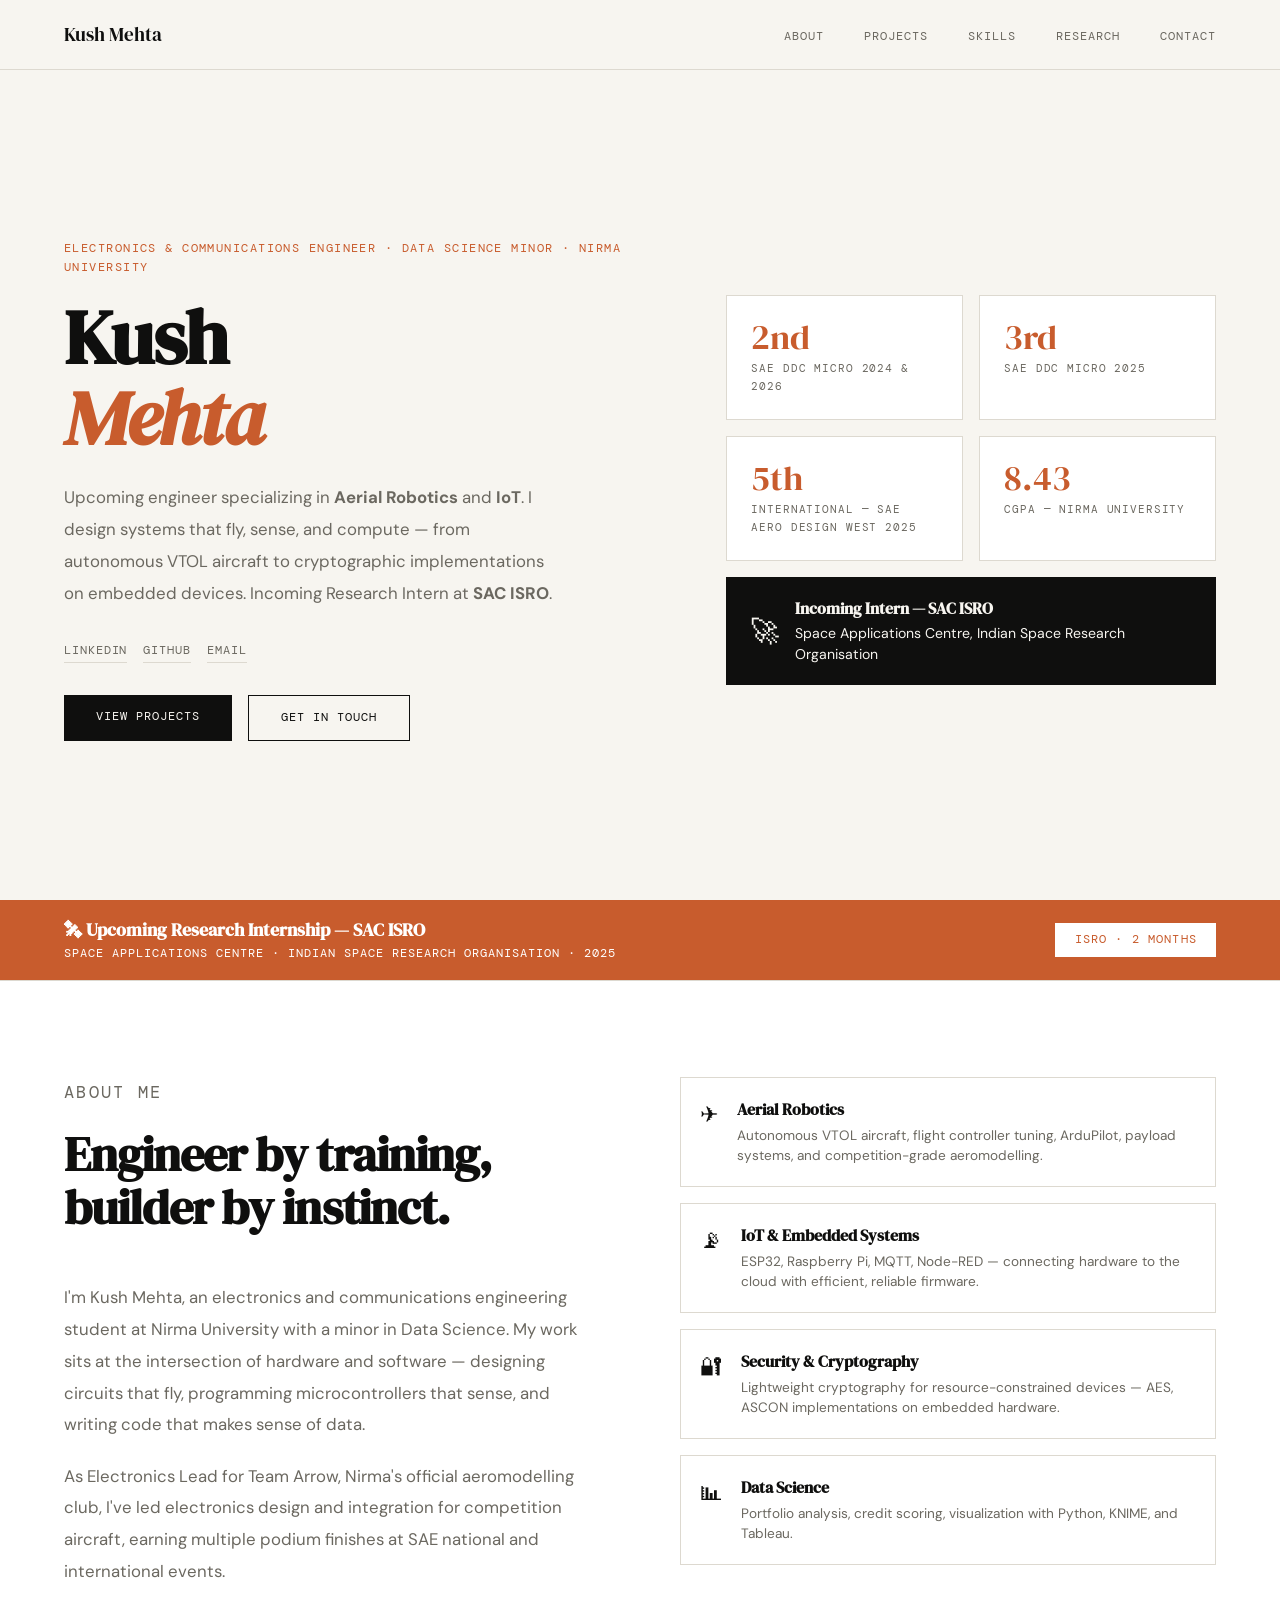
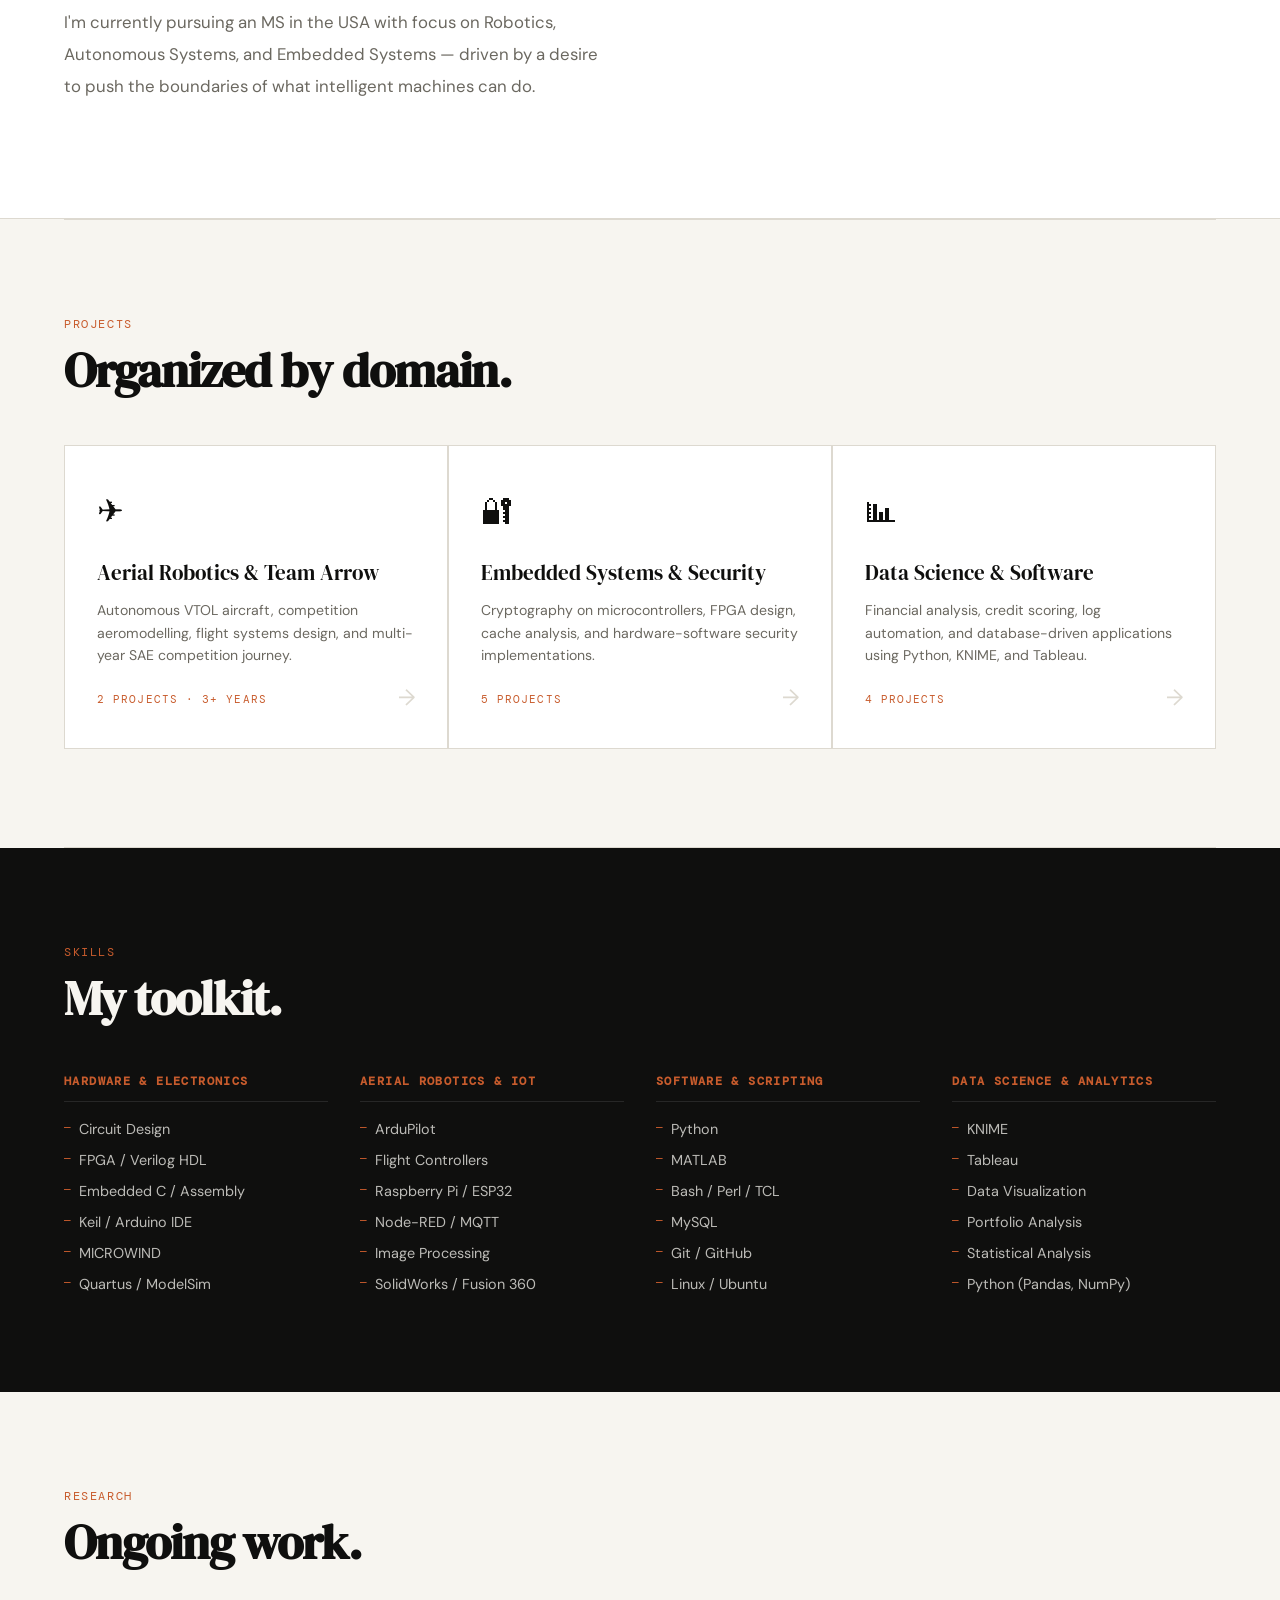
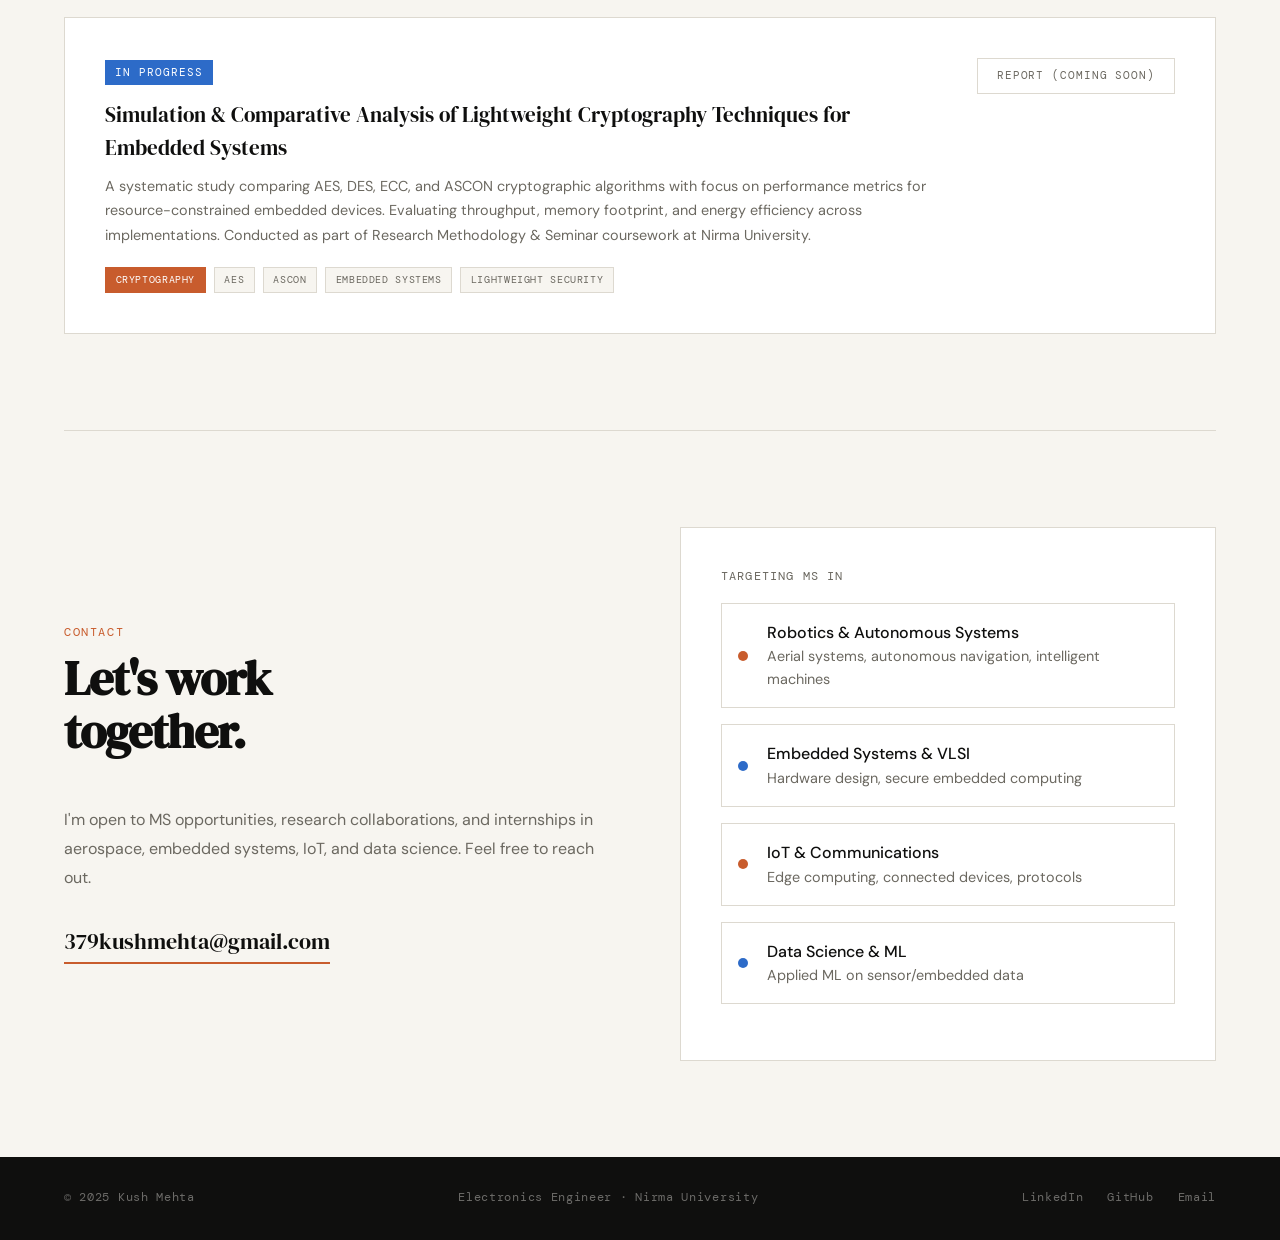
==== index.html @ eb76b9c3 "Update index.html" ====
<!DOCTYPE html>
<html lang="en">
<head>
  <meta charset="UTF-8"/>
  <meta name="viewport" content="width=device-width, initial-scale=1.0"/>
  <title>Kush Mehta — Electronics Engineer</title>
  <link href="https://fonts.googleapis.com/css2?family=DM+Serif+Display:ital@0;1&family=DM+Mono:wght@300;400;500&family=DM+Sans:wght@300;400;500&display=swap" rel="stylesheet"/>
  <link rel="stylesheet" href="style.css"/>
  <style>
    /* HERO */
    .hero {
      min-height: 100vh;
      display: grid;
      grid-template-columns: 1.1fr 0.9fr;
      padding: 0 4rem;
      padding-top: 80px;
      gap: 4rem;
      align-items: center;
    }
    .hero-tag {
      font-family: 'DM Mono', monospace;
      font-size: 0.75rem;
      letter-spacing: 0.12em;
      text-transform: uppercase;
      color: var(--accent);
      margin-bottom: 1.2rem;
      opacity: 0;
      animation: fadeUp 0.8s 0.2s forwards;
    }
    .hero-name {
      font-family: 'DM Serif Display', serif;
      font-size: clamp(3rem, 6vw, 5.5rem);
      line-height: 1.05;
      letter-spacing: -0.02em;
      margin-bottom: 1.5rem;
      opacity: 0;
      animation: fadeUp 0.8s 0.4s forwards;
    }
    .hero-name em { font-style: italic; color: var(--accent); }
    .hero-bio {
      font-size: 1.05rem;
      color: var(--muted);
      max-width: 500px;
      line-height: 1.9;
      margin-bottom: 2rem;
      opacity: 0;
      animation: fadeUp 0.8s 0.6s forwards;
    }
    .hero-social {
      display: flex; gap: 1rem; margin-bottom: 2rem;
      opacity: 0;
      animation: fadeUp 0.8s 0.7s forwards;
    }
    .social-link {
      font-family: 'DM Mono', monospace;
      font-size: 0.72rem;
      letter-spacing: 0.08em;
      text-transform: uppercase;
      color: var(--muted);
      text-decoration: none;
      border-bottom: 1px solid var(--border);
      padding-bottom: 2px;
      transition: color 0.2s, border-color 0.2s;
    }
    .social-link:hover { color: var(--accent); border-color: var(--accent); }
    .hero-ctas {
      display: flex; gap: 1rem; flex-wrap: wrap;
      opacity: 0;
      animation: fadeUp 0.8s 0.8s forwards;
    }
    .hero-right {
      display: flex; flex-direction: column; gap: 1rem;
      opacity: 0;
      animation: fadeIn 1s 1s forwards;
    }
    .hero-stat-row { display: flex; gap: 1rem; }
    .hero-stat {
      flex: 1; background: var(--card);
      border: 1px solid var(--border); padding: 1.5rem;
      transition: border-color 0.2s;
    }
    .hero-stat:hover { border-color: var(--accent); }
    .hero-stat-num {
      font-family: 'DM Serif Display', serif;
      font-size: 2.2rem; color: var(--accent);
      line-height: 1; margin-bottom: 0.3rem;
    }
    .hero-stat-label {
      font-family: 'DM Mono', monospace;
      font-size: 0.68rem; letter-spacing: 0.08em;
      text-transform: uppercase; color: var(--muted);
    }
    .hero-badge {
      background: var(--ink); color: var(--bg);
      padding: 1.2rem 1.5rem;
      display: flex; align-items: center; gap: 1rem;
    }
    .hero-badge-icon { font-size: 1.8rem; flex-shrink: 0; }
    .hero-badge-text { font-size: 0.88rem; line-height: 1.5; }
    .hero-badge-text strong { display: block; font-family: 'DM Serif Display', serif; font-size: 1rem; margin-bottom: 0.2rem; }

    /* INTERNSHIP BANNER */
    .internship-banner {
      background: var(--accent);
      color: white;
      padding: 1rem 4rem;
      display: flex;
      align-items: center;
      justify-content: space-between;
      gap: 1rem;
    }
    .internship-banner-text {
      font-family: 'DM Mono', monospace;
      font-size: 0.78rem;
      letter-spacing: 0.08em;
      text-transform: uppercase;
    }
    .internship-banner-text strong {
      font-family: 'DM Serif Display', serif;
      font-size: 1.1rem;
      text-transform: none;
      letter-spacing: 0;
      display: block;
    }
    .isro-badge {
      background: white;
      color: var(--accent);
      font-family: 'DM Mono', monospace;
      font-size: 0.72rem;
      letter-spacing: 0.1em;
      text-transform: uppercase;
      padding: 0.5rem 1.2rem;
      white-space: nowrap;
    }

    /* ABOUT */
    #about { padding: 6rem 4rem; background: var(--card); border-top: 1px solid var(--border); border-bottom: 1px solid var(--border); }
    .about-grid { display: grid; grid-template-columns: 1fr 1fr; gap: 5rem; align-items: start; }
    .about-text p { color: var(--muted); font-size: 1.05rem; line-height: 1.9; margin-bottom: 1.2rem; }
    .about-highlights { display: flex; flex-direction: column; gap: 1rem; }
    .highlight-item {
      display: flex; gap: 1.2rem; padding: 1.2rem;
      border: 1px solid var(--border); align-items: flex-start;
      transition: border-color 0.2s;
    }
    .highlight-item:hover { border-color: var(--accent); }
    .highlight-icon { font-size: 1.4rem; flex-shrink: 0; }
    .highlight-content h4 { font-family: 'DM Serif Display', serif; font-size: 1rem; margin-bottom: 0.2rem; }
    .highlight-content p { font-size: 0.85rem; color: var(--muted); line-height: 1.5; }

    /* PROJECTS HUB */
    #projects { padding: 6rem 4rem; }
    .project-categories { display: grid; grid-template-columns: repeat(3, 1fr); gap: 1.5px; background: var(--border); border: 1.5px solid var(--border); margin-bottom: 1.5px; }
    .category-card {
      background: var(--card);
      padding: 2.5rem 2rem;
      text-decoration: none; color: inherit;
      position: relative; overflow: hidden;
      transition: background 0.2s;
      display: flex; flex-direction: column;
    }
    .category-card::after {
      content: '→';
      position: absolute;
      bottom: 2rem; right: 2rem;
      font-size: 1.4rem;
      color: var(--border);
      transition: color 0.2s, transform 0.2s;
    }
    .category-card:hover { background: #FAFAF7; }
    .category-card:hover::after { color: var(--accent); transform: translateX(4px); }
    .category-card::before {
      content: '';
      position: absolute; top: 0; left: 0;
      width: 100%; height: 3px;
      background: var(--accent);
      transform: scaleX(0);
      transform-origin: left;
      transition: transform 0.3s;
    }
    .category-card:hover::before { transform: scaleX(1); }
    .category-icon { font-size: 2rem; margin-bottom: 1.2rem; }
    .category-title { font-family: 'DM Serif Display', serif; font-size: 1.3rem; margin-bottom: 0.6rem; }
    .category-desc { font-size: 0.88rem; color: var(--muted); line-height: 1.6; margin-bottom: 1.5rem; flex: 1; }
    .category-count {
      font-family: 'DM Mono', monospace;
      font-size: 0.68rem; letter-spacing: 0.1em;
      text-transform: uppercase; color: var(--accent);
    }

    /* SKILLS STRIP */
    #skills { padding: 6rem 4rem; background: var(--ink); color: var(--bg); }
    #skills .section-label { color: var(--accent); }
    #skills .section-title { color: var(--bg); }
    .skills-grid { display: grid; grid-template-columns: repeat(4, 1fr); gap: 2rem; }
    .skill-group h3 {
      font-family: 'DM Mono', monospace; font-size: 0.72rem;
      letter-spacing: 0.12em; text-transform: uppercase;
      color: var(--accent); margin-bottom: 1rem;
      padding-bottom: 0.6rem; border-bottom: 1px solid rgba(255,255,255,0.1);
    }
    .skill-list { list-style: none; display: flex; flex-direction: column; gap: 0.5rem; }
    .skill-list li { font-size: 0.9rem; color: rgba(247,245,240,0.75); display: flex; align-items: center; gap: 0.5rem; }
    .skill-list li::before { content: '—'; color: var(--accent); font-family: 'DM Mono', monospace; font-size: 0.7rem; }

    /* RESEARCH */
    #research { padding: 6rem 4rem; background: var(--bg); }
    .research-card {
      background: var(--card); border: 1px solid var(--border);
      padding: 2.5rem; display: grid;
      grid-template-columns: 1fr auto; gap: 2rem; align-items: start;
      transition: border-color 0.2s;
    }
    .research-card:hover { border-color: var(--accent); }
    .research-status {
      font-family: 'DM Mono', monospace; font-size: 0.68rem;
      letter-spacing: 0.1em; text-transform: uppercase;
      color: white; background: var(--accent2);
      padding: 0.25rem 0.6rem; display: inline-block; margin-bottom: 0.8rem;
    }
    .research-title { font-family: 'DM Serif Display', serif; font-size: 1.3rem; margin-bottom: 0.6rem; }
    .research-desc { font-size: 0.9rem; color: var(--muted); line-height: 1.7; }

    /* CONTACT */
    #contact { padding: 6rem 4rem; }
    .contact-inner { display: grid; grid-template-columns: 1fr 1fr; gap: 5rem; align-items: center; }
    .contact-sub { color: var(--muted); font-size: 1rem; line-height: 1.8; margin-bottom: 2rem; }
    .contact-email {
      font-family: 'DM Serif Display', serif; font-size: 1.4rem;
      color: var(--ink); text-decoration: none;
      border-bottom: 2px solid var(--accent); padding-bottom: 2px;
      transition: color 0.2s; display: inline-block;
    }
    .contact-email:hover { color: var(--accent); }
    .contact-right { background: var(--card); border: 1px solid var(--border); padding: 2.5rem; }
    .spec-item {
      display: flex; align-items: center; gap: 1.2rem;
      padding: 1rem; border: 1px solid var(--border); margin-bottom: 1rem;
      transition: border-color 0.2s;
    }
    .spec-item:hover { border-color: var(--accent); }
    .spec-dot { width: 10px; height: 10px; border-radius: 50%; background: var(--accent); flex-shrink: 0; }
    .spec-dot.blue { background: var(--accent2); }
    .spec-item-text { font-size: 0.9rem; color: var(--muted); }
    .spec-item-text strong { display: block; font-size: 1rem; color: var(--ink); font-weight: 500; }

    @media (max-width: 900px) {
      .hero { grid-template-columns: 1fr; padding: 6rem 1.5rem 3rem; }
      .hero-right { display: none; }
      #about, #projects, #skills, #research, #contact { padding: 4rem 1.5rem; }
      .about-grid, .contact-inner { grid-template-columns: 1fr; gap: 2.5rem; }
      .project-categories { grid-template-columns: 1fr; }
      .skills-grid { grid-template-columns: 1fr 1fr; }
      .internship-banner { padding: 1rem 1.5rem; flex-direction: column; text-align: center; }
      .research-card { grid-template-columns: 1fr; }
    }
  </style>
</head>
<body>

<nav>
  <a href="index.html" class="nav-logo">Kush Mehta</a>
  <ul class="nav-links">
    <li><a href="#about">About</a></li>
    <li><a href="#projects">Projects</a></li>
    <li><a href="#skills">Skills</a></li>
    <li><a href="#research">Research</a></li>
    <li><a href="#contact">Contact</a></li>
  </ul>
</nav>

<!-- HERO -->
<section class="hero">
  <div class="hero-left">
    <p class="hero-tag">Electronics & Communications Engineer · Data Science Minor · Nirma University</p>
    <h1 class="hero-name">Kush<br/><em>Mehta</em></h1>
    <p class="hero-bio">
      Upcoming engineer specializing in <strong>Aerial Robotics</strong> and <strong>IoT</strong>. 
      I design systems that fly, sense, and compute — from autonomous VTOL aircraft 
      to cryptographic implementations on embedded devices. Incoming Research Intern at <strong>SAC ISRO</strong>.
    </p>
    <div class="hero-social">
      <a href="https://linkedin.com/in/YOUR-LINKEDIN" target="_blank" class="social-link">LinkedIn</a>
      <a href="https://github.com/YOUR-GITHUB" target="_blank" class="social-link">GitHub</a>
      <a href="mailto:379kushmehta@gmail.com" class="social-link">Email</a>
    </div>
    <div class="hero-ctas">
      <a href="#projects" class="btn btn-primary">View Projects</a>
      <a href="#contact" class="btn btn-outline">Get in Touch</a>
    </div>
  </div>
  <div class="hero-right">
    <div class="hero-stat-row">
      <div class="hero-stat">
        <div class="hero-stat-num">2nd</div>
        <div class="hero-stat-label">SAE DDC Micro 2024 & 2026</div>
      </div>
      <div class="hero-stat">
        <div class="hero-stat-num">3rd</div>
        <div class="hero-stat-label">SAE DDC Micro 2025</div>
      </div>
    </div>
    <div class="hero-stat-row">
      <div class="hero-stat">
        <div class="hero-stat-num">5th</div>
        <div class="hero-stat-label">International — SAE Aero Design West 2025</div>
      </div>
      <div class="hero-stat">
        <div class="hero-stat-num">8.43</div>
        <div class="hero-stat-label">CGPA — Nirma University</div>
      </div>
    </div>
    <div class="hero-badge">
      <div class="hero-badge-icon">&#128640;&#65038;</div>
      <div class="hero-badge-text">
        <strong>Incoming Intern — SAC ISRO</strong>
        Space Applications Centre, Indian Space Research Organisation
      </div>
    </div>
  </div>
</section>

<!-- ISRO BANNER -->
<div class="internship-banner">
  <div class="internship-banner-text">
    <strong>&#128752;&#65038; Upcoming Research Internship — SAC ISRO</strong>
    Space Applications Centre · Indian Space Research Organisation · 2025
  </div>
  <div class="isro-badge">ISRO · 2 Months</div>
</div>

<!-- ABOUT -->
<section id="about">
  <div class="about-grid">
    <div class="about-text reveal">
      <p class="section-label">About Me</p>
      <h2 class="section-title">Engineer by training,<br/>builder by instinct.</h2>
      <p>I'm Kush Mehta, an electronics and communications engineering student at Nirma University with a minor in Data Science. My work sits at the intersection of hardware and software — designing circuits that fly, programming microcontrollers that sense, and writing code that makes sense of data.</p>
      <p>As Electronics Lead for Team Arrow, Nirma's official aeromodelling club, I've led electronics design and integration for competition aircraft, earning multiple podium finishes at SAE national and international events.</p>
      <p>I'm currently pursuing an MS in the USA with focus on Robotics, Autonomous Systems, and Embedded Systems — driven by a desire to push the boundaries of what intelligent machines can do.</p>
    </div>
    <div class="about-highlights reveal">
      <div class="highlight-item">
        <div class="highlight-icon">&#9992;&#65038;</div>
        <div class="highlight-content">
          <h4>Aerial Robotics</h4>
          <p>Autonomous VTOL aircraft, flight controller tuning, ArduPilot, payload systems, and competition-grade aeromodelling.</p>
        </div>
      </div>
      <div class="highlight-item">
        <div class="highlight-icon">&#128225;&#65038;</div>
        <div class="highlight-content">
          <h4>IoT & Embedded Systems</h4>
          <p>ESP32, Raspberry Pi, MQTT, Node-RED — connecting hardware to the cloud with efficient, reliable firmware.</p>
        </div>
      </div>
      <div class="highlight-item">
        <div class="highlight-icon">&#128272;&#65038;</div>
        <div class="highlight-content">
          <h4>Security & Cryptography</h4>
          <p>Lightweight cryptography for resource-constrained devices — AES, ASCON implementations on embedded hardware.</p>
        </div>
      </div>
      <div class="highlight-item">
        <div class="highlight-icon">&#128202;&#65038;</div>
        <div class="highlight-content">
          <h4>Data Science</h4>
          <p>Portfolio analysis, credit scoring, visualization with Python, KNIME, and Tableau.</p>
        </div>
      </div>
    </div>
  </div>
</section>

<div class="divider"></div>

<!-- PROJECTS HUB -->
<section id="projects">
  <p class="section-label reveal">Projects</p>
  <h2 class="section-title reveal">Organized by domain.</h2>
  <div class="project-categories reveal">
    <a href="projects-aerial.html" class="category-card">
      <div class="category-icon">&#9992;&#65038;</div>
      <div class="category-title">Aerial Robotics & Team Arrow</div>
      <div class="category-desc">Autonomous VTOL aircraft, competition aeromodelling, flight systems design, and multi-year SAE competition journey.</div>
      <div class="category-count">2 Projects · 3+ Years</div>
    </a>
    <a href="projects-embedded.html" class="category-card">
      <div class="category-icon">&#128272;&#65038;</div>
      <div class="category-title">Embedded Systems & Security</div>
      <div class="category-desc">Cryptography on microcontrollers, FPGA design, cache analysis, and hardware-software security implementations.</div>
      <div class="category-count">5 Projects</div>
    </a>
    <a href="projects-data.html" class="category-card">
      <div class="category-icon">&#128202;&#65038;</div>
      <div class="category-title">Data Science & Software</div>
      <div class="category-desc">Financial analysis, credit scoring, log automation, and database-driven applications using Python, KNIME, and Tableau.</div>
      <div class="category-count">4 Projects</div>
    </a>
  </div>
</section>

<div class="divider"></div>

<!-- SKILLS -->
<section id="skills">
  <p class="section-label reveal">Skills</p>
  <h2 class="section-title reveal">My toolkit.</h2>
  <div class="skills-grid">
    <div class="skill-group reveal">
      <h3>Hardware & Electronics</h3>
      <ul class="skill-list">
        <li>Circuit Design</li>
        <li>FPGA / Verilog HDL</li>
        <li>Embedded C / Assembly</li>
        <li>Keil / Arduino IDE</li>
        <li>MICROWIND</li>
        <li>Quartus / ModelSim</li>
      </ul>
    </div>
    <div class="skill-group reveal">
      <h3>Aerial Robotics & IoT</h3>
      <ul class="skill-list">
        <li>ArduPilot</li>
        <li>Flight Controllers</li>
        <li>Raspberry Pi / ESP32</li>
        <li>Node-RED / MQTT</li>
        <li>Image Processing</li>
        <li>SolidWorks / Fusion 360</li>
      </ul>
    </div>
    <div class="skill-group reveal">
      <h3>Software & Scripting</h3>
      <ul class="skill-list">
        <li>Python</li>
        <li>MATLAB</li>
        <li>Bash / Perl / TCL</li>
        <li>MySQL</li>
        <li>Git / GitHub</li>
        <li>Linux / Ubuntu</li>
      </ul>
    </div>
    <div class="skill-group reveal">
      <h3>Data Science & Analytics</h3>
      <ul class="skill-list">
        <li>KNIME</li>
        <li>Tableau</li>
        <li>Data Visualization</li>
        <li>Portfolio Analysis</li>
        <li>Statistical Analysis</li>
        <li>Python (Pandas, NumPy)</li>
      </ul>
    </div>
  </div>
</section>

<!-- RESEARCH -->
<section id="research">
  <p class="section-label reveal">Research</p>
  <h2 class="section-title reveal">Ongoing work.</h2>
  <div class="research-card reveal">
    <div>
      <div class="research-status">In Progress</div>
      <div class="research-title">Simulation & Comparative Analysis of Lightweight Cryptography Techniques for Embedded Systems</div>
      <p class="research-desc">
        A systematic study comparing AES, DES, ECC, and ASCON cryptographic algorithms with focus on performance metrics for resource-constrained embedded devices. Evaluating throughput, memory footprint, and energy efficiency across implementations. Conducted as part of Research Methodology & Seminar coursework at Nirma University.
      </p>
      <div style="margin-top:1.2rem; display:flex; gap:0.5rem; flex-wrap:wrap;">
        <span class="tag accent">Cryptography</span>
        <span class="tag">AES</span>
        <span class="tag">ASCON</span>
        <span class="tag">Embedded Systems</span>
        <span class="tag">Lightweight Security</span>
      </div>
    </div>
    <div style="display:flex;flex-direction:column;gap:0.8rem;flex-shrink:0;">
      <a href="#" class="btn-small">Report (Coming Soon)</a>
    </div>
  </div>
</section>

<div class="divider"></div>

<!-- CONTACT -->
<section id="contact">
  <div class="contact-inner">
    <div class="contact-left reveal">
      <p class="section-label">Contact</p>
      <h2 class="section-title">Let's work<br/>together.</h2>
      <p class="contact-sub">I'm open to MS opportunities, research collaborations, and internships in aerospace, embedded systems, IoT, and data science. Feel free to reach out.</p>
      <a href="mailto:379kushmehta@gmail.com" class="contact-email">379kushmehta@gmail.com</a>
    </div>
    <div class="contact-right reveal">
      <p style="font-family:'DM Mono',monospace;font-size:0.72rem;letter-spacing:0.1em;text-transform:uppercase;color:var(--muted);margin-bottom:1rem;">Targeting MS In</p>
      <div class="spec-item">
        <div class="spec-dot"></div>
        <div class="spec-item-text"><strong>Robotics & Autonomous Systems</strong>Aerial systems, autonomous navigation, intelligent machines</div>
      </div>
      <div class="spec-item">
        <div class="spec-dot blue"></div>
        <div class="spec-item-text"><strong>Embedded Systems & VLSI</strong>Hardware design, secure embedded computing</div>
      </div>
      <div class="spec-item">
        <div class="spec-dot"></div>
        <div class="spec-item-text"><strong>IoT & Communications</strong>Edge computing, connected devices, protocols</div>
      </div>
      <div class="spec-item">
        <div class="spec-dot blue"></div>
        <div class="spec-item-text"><strong>Data Science & ML</strong>Applied ML on sensor/embedded data</div>
      </div>
    </div>
  </div>
</section>

<footer>
  <span>© 2025 Kush Mehta</span>
  <span>Electronics Engineer · Nirma University</span>
  <div style="display:flex;gap:1.5rem;">
    <a href="https://linkedin.com/in/YOUR-LINKEDIN" target="_blank">LinkedIn</a>
    <a href="https://github.com/YOUR-GITHUB" target="_blank">GitHub</a>
    <a href="mailto:379kushmehta@gmail.com">Email</a>
  </div>
</footer>

<script>
  const reveals = document.querySelectorAll('.reveal');
  const observer = new IntersectionObserver((entries) => {
    entries.forEach((entry, i) => {
      if (entry.isIntersecting) {
        setTimeout(() => entry.target.classList.add('visible'), i * 80);
        observer.unobserve(entry.target);
      }
    });
  }, { threshold: 0.1 });
  reveals.forEach(el => observer.observe(el));
</script>
</body>
</html>
---- style.css ----
/* ===== SHARED STYLES ===== */
*, *::before, *::after { box-sizing: border-box; margin: 0; padding: 0; }

:root {
  --bg: #F7F5F0;
  --ink: #0F0F0E;
  --muted: #6B6860;
  --accent: #C85C2D;
  --accent2: #2D6BC8;
  --border: #DDD9D0;
  --card: #FFFFFF;
}

html { scroll-behavior: smooth; }

body {
  background: var(--bg);
  color: var(--ink);
  font-family: 'DM Sans', sans-serif;
  font-size: 16px;
  line-height: 1.6;
  overflow-x: hidden;
}

/* NAV */
nav {
  position: fixed; top: 0; left: 0; right: 0;
  z-index: 100;
  display: flex; align-items: center; justify-content: space-between;
  padding: 1.2rem 4rem;
  background: rgba(247,245,240,0.92);
  backdrop-filter: blur(12px);
  border-bottom: 1px solid var(--border);
}
.nav-logo {
  font-family: 'DM Serif Display', serif;
  font-size: 1.2rem;
  color: var(--ink);
  text-decoration: none;
}
.nav-links { display: flex; gap: 2.5rem; list-style: none; }
.nav-links a {
  font-family: 'DM Mono', monospace;
  font-size: 0.78rem;
  letter-spacing: 0.08em;
  text-transform: uppercase;
  color: var(--muted);
  text-decoration: none;
  transition: color 0.2s;
}
.nav-links a:hover, .nav-links a.active { color: var(--accent); }

/* BUTTONS */
.btn {
  padding: 0.75rem 2rem;
  font-family: 'DM Mono', monospace;
  font-size: 0.78rem;
  letter-spacing: 0.08em;
  text-transform: uppercase;
  border: none; cursor: pointer;
  text-decoration: none;
  transition: all 0.2s;
  display: inline-block;
}
.btn-primary { background: var(--ink); color: var(--bg); }
.btn-primary:hover { background: var(--accent); }
.btn-outline { background: transparent; color: var(--ink); border: 1.5px solid var(--ink); }
.btn-outline:hover { border-color: var(--accent); color: var(--accent); }
.btn-small {
  padding: 0.5rem 1.2rem;
  font-family: 'DM Mono', monospace;
  font-size: 0.7rem;
  letter-spacing: 0.08em;
  text-transform: uppercase;
  text-decoration: none;
  border: 1.5px solid var(--border);
  color: var(--muted);
  transition: all 0.2s;
  display: inline-block;
}
.btn-small:hover { border-color: var(--accent); color: var(--accent); }

/* SECTION LABELS */
.section-label {
  font-family: 'DM Mono', monospace;
  font-size: 0.72rem;
  letter-spacing: 0.14em;
  text-transform: uppercase;
  color: var(--accent);
  margin-bottom: 0.6rem;
}
.section-title {
  font-family: 'DM Serif Display', serif;
  font-size: clamp(2rem, 4vw, 3rem);
  line-height: 1.1;
  letter-spacing: -0.02em;
  margin-bottom: 3rem;
}
.divider {
  height: 1px;
  background: var(--border);
  margin: 0 4rem;
}

/* TAG */
.tag {
  font-family: 'DM Mono', monospace;
  font-size: 0.65rem;
  letter-spacing: 0.06em;
  padding: 0.25rem 0.6rem;
  background: var(--bg);
  border: 1px solid var(--border);
  color: var(--muted);
  text-transform: uppercase;
}
.tag.accent { background: var(--accent); color: white; border-color: var(--accent); }
.tag.blue { background: var(--accent2); color: white; border-color: var(--accent2); }

/* FOOTER */
footer {
  background: var(--ink);
  color: rgba(247,245,240,0.4);
  padding: 2rem 4rem;
  display: flex;
  justify-content: space-between;
  align-items: center;
  font-family: 'DM Mono', monospace;
  font-size: 0.72rem;
  letter-spacing: 0.06em;
}
footer a { color: rgba(247,245,240,0.4); text-decoration: none; }
footer a:hover { color: var(--accent); }

/* ANIMATIONS */
@keyframes fadeUp {
  from { opacity: 0; transform: translateY(24px); }
  to   { opacity: 1; transform: translateY(0); }
}
@keyframes fadeIn {
  from { opacity: 0; }
  to   { opacity: 1; }
}
.reveal {
  opacity: 0; transform: translateY(20px);
  transition: opacity 0.7s ease, transform 0.7s ease;
}
.reveal.visible { opacity: 1; transform: none; }

/* RESPONSIVE */
@media (max-width: 900px) {
  nav { padding: 1rem 1.5rem; }
  .nav-links { gap: 1.2rem; }
  .divider { margin: 0 1.5rem; }
  footer { padding: 1.5rem; flex-direction: column; gap: 0.5rem; text-align: center; }
}
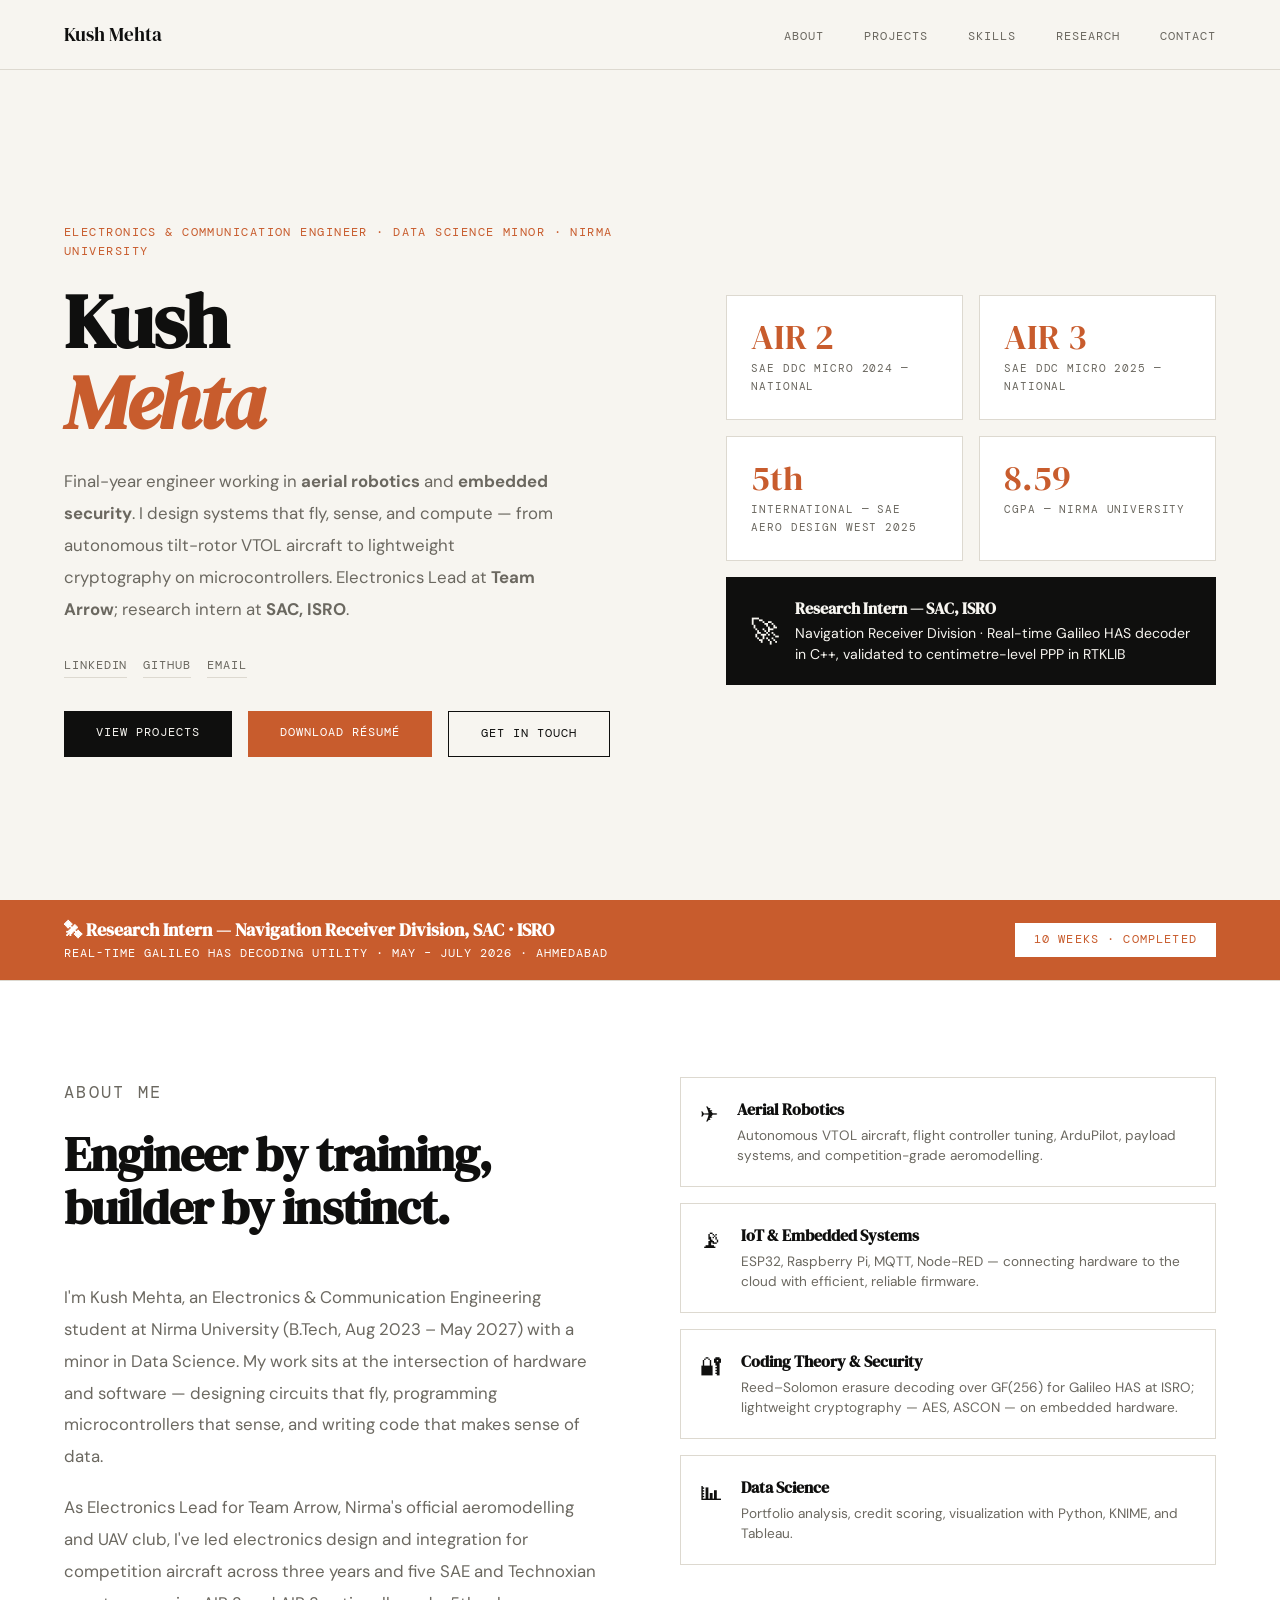
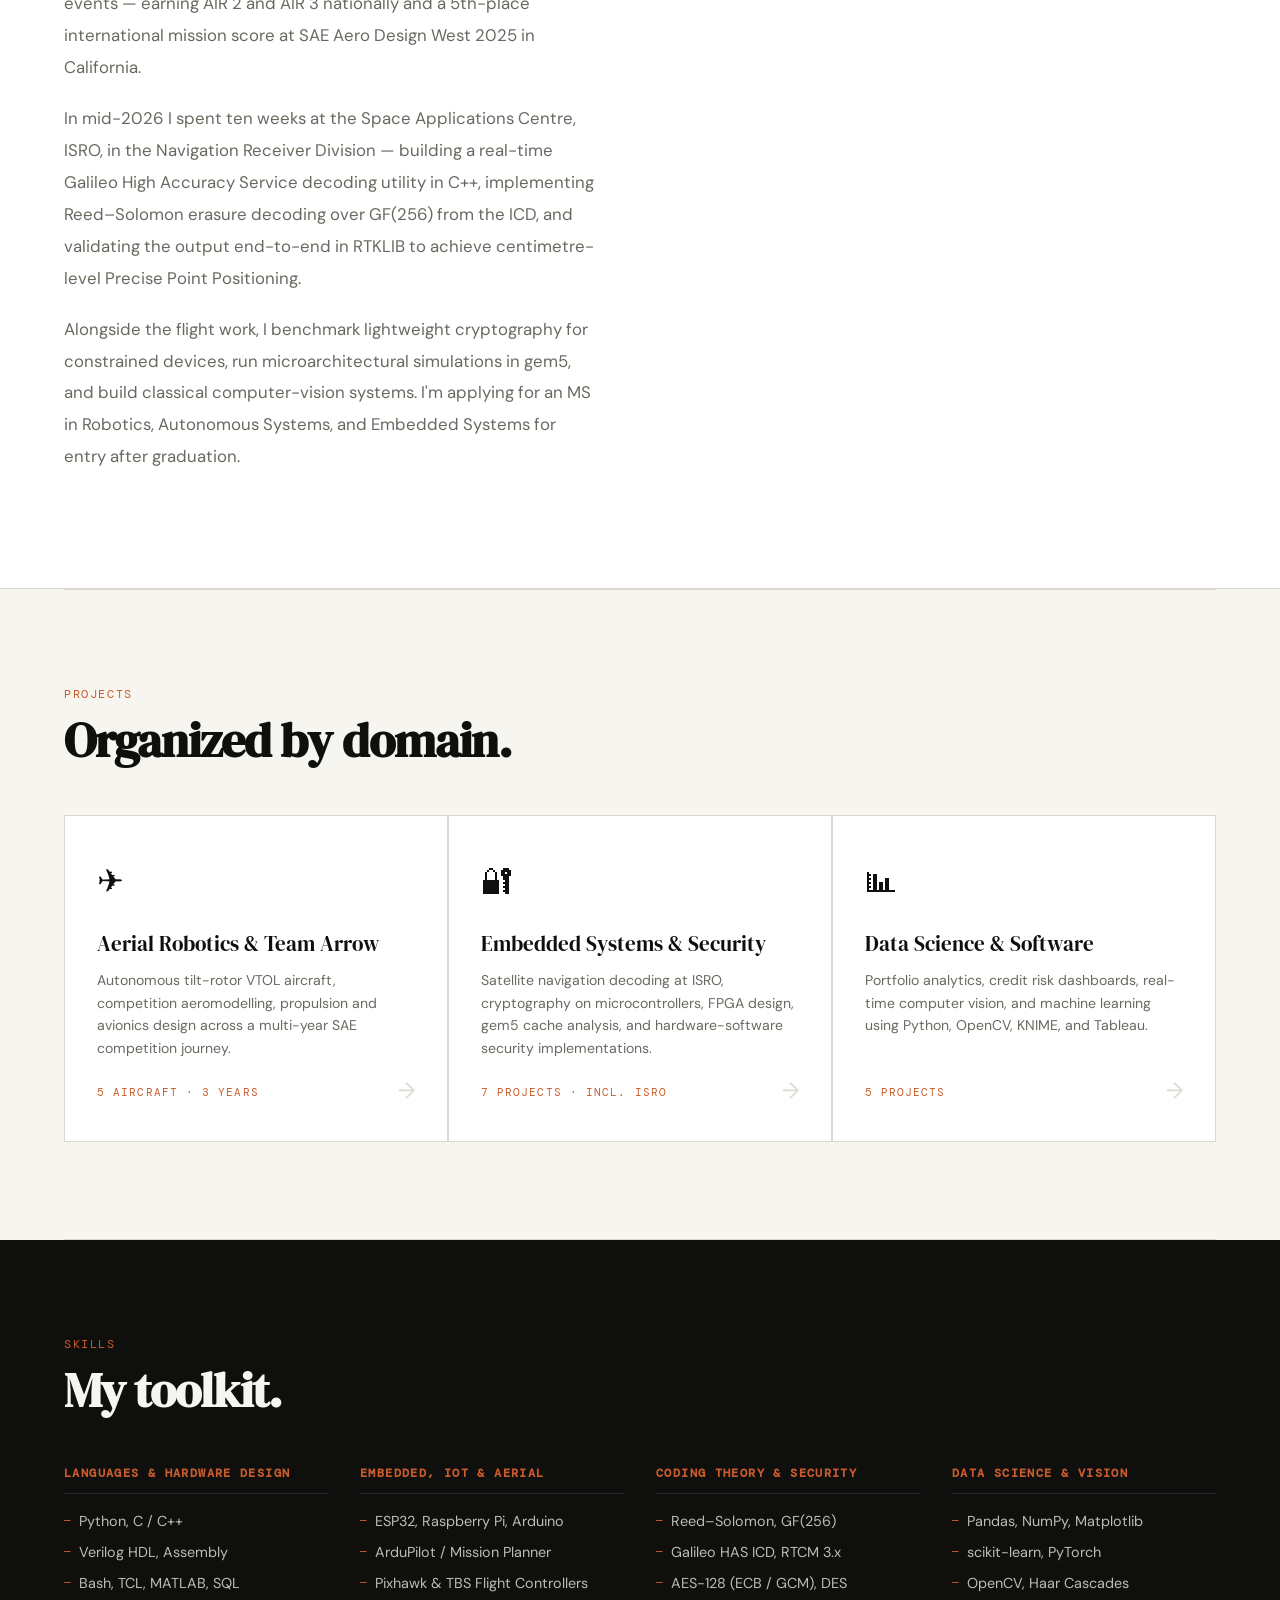
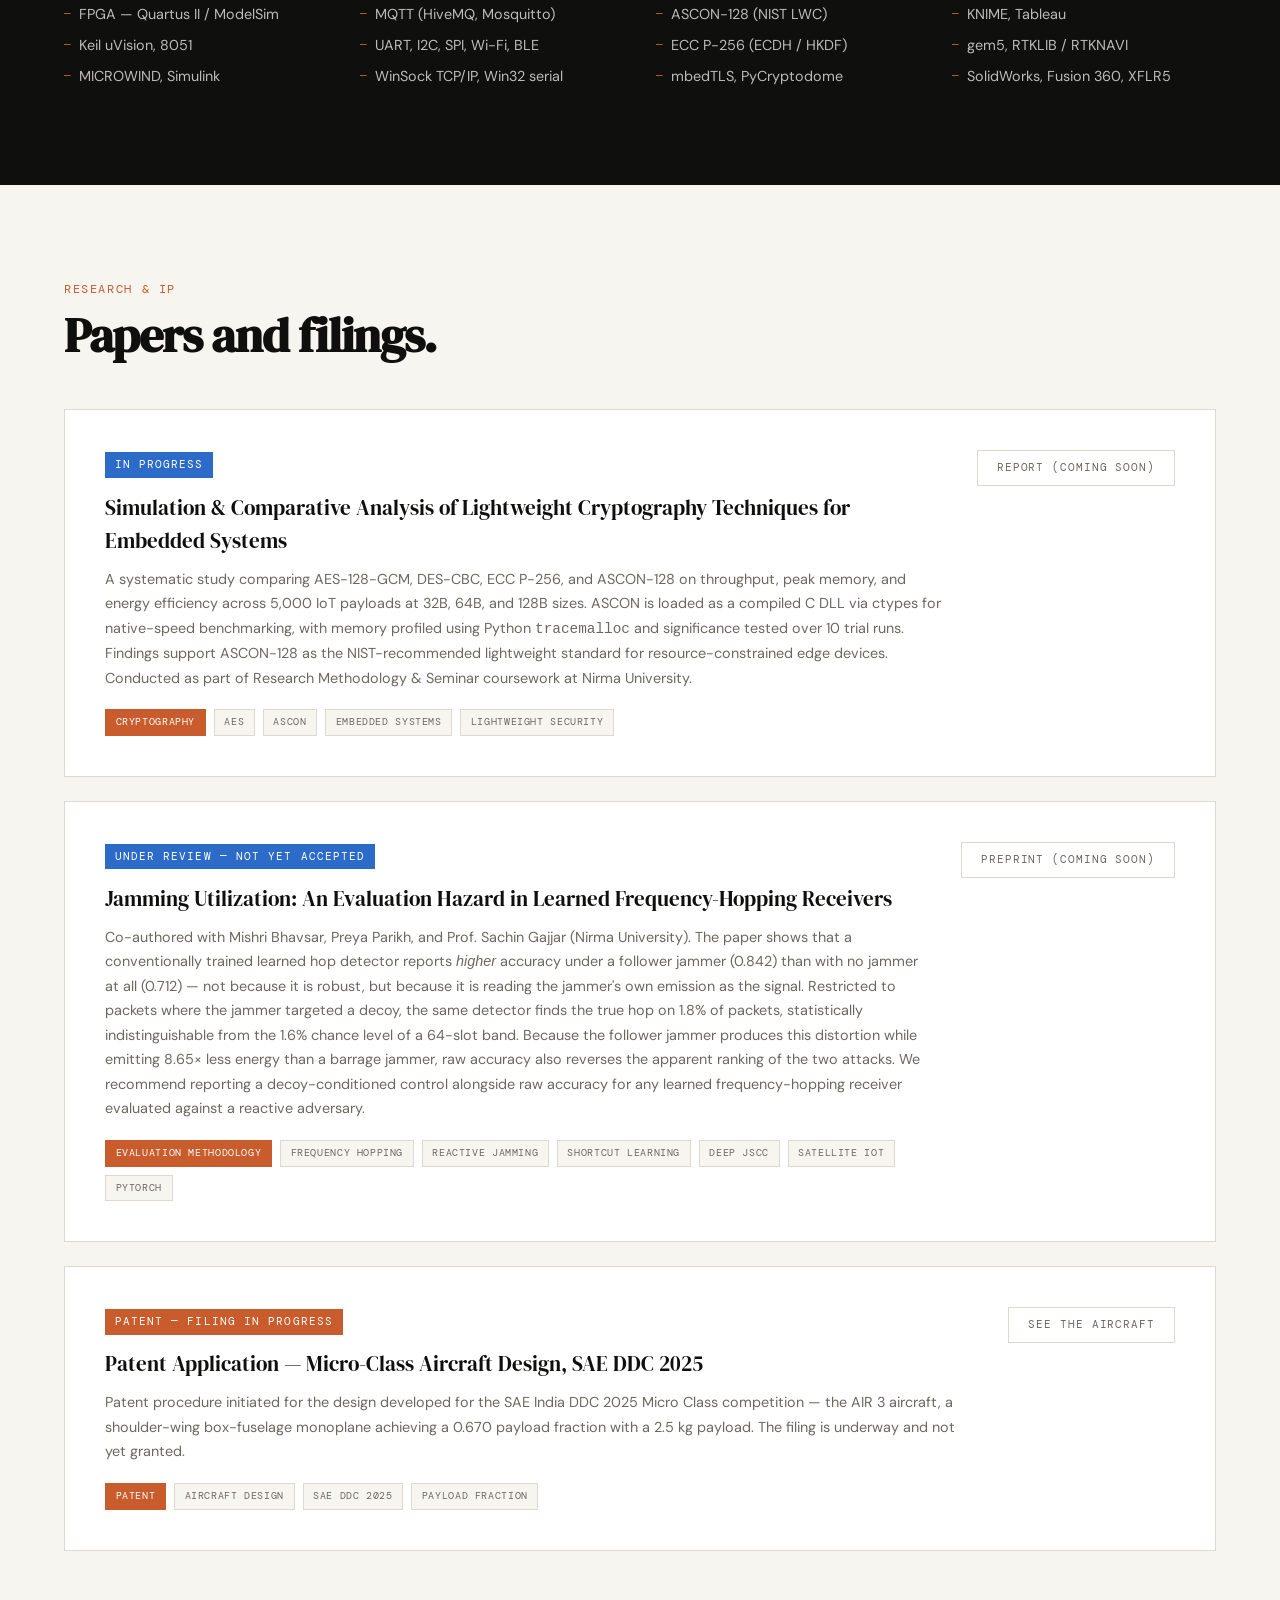
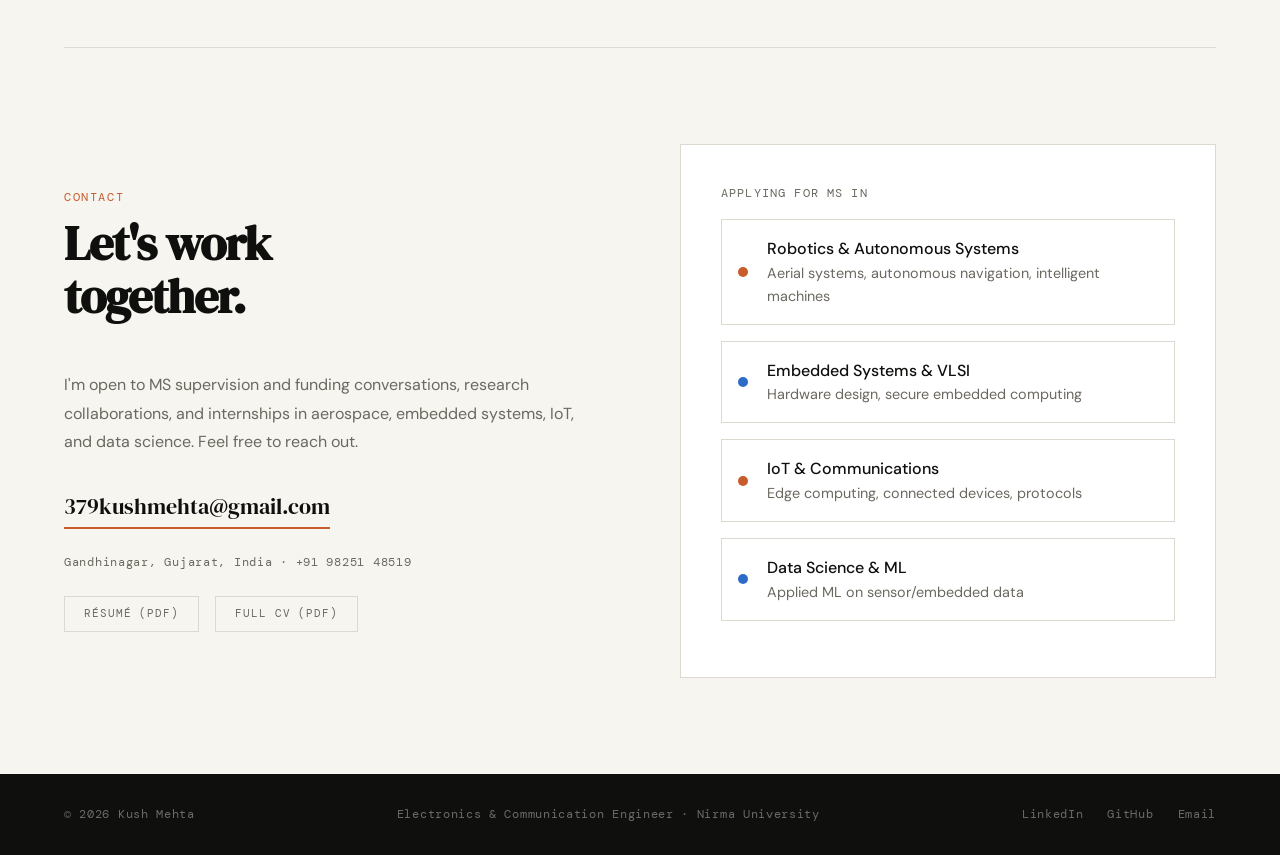
==== commit 12acadfa: "Add ISRO internship, publication and patent; fix stale content Content: - Add SAC/ISRO research inte" ====
--- a/index.html
+++ b/index.html
@@ -3,7 +3,14 @@
 <head>
   <meta charset="UTF-8"/>
   <meta name="viewport" content="width=device-width, initial-scale=1.0"/>
-  <title>Kush Mehta — Electronics Engineer</title>
+  <title>Kush Mehta — Electronics & Communication Engineer</title>
+  <meta name="description" content="Kush Mehta — Electronics &amp; Communication Engineering student at Nirma University. Research intern at SAC, ISRO (Galileo HAS decoder). Electronics Lead at Team Arrow UAV Club. Aerial robotics, embedded security, and applied data science."/>
+  <meta name="author" content="Kush Mehta"/>
+  <meta property="og:type" content="website"/>
+  <meta property="og:title" content="Kush Mehta — Electronics &amp; Communication Engineer"/>
+  <meta property="og:description" content="Research intern at SAC, ISRO. Electronics Lead at Team Arrow UAV Club. Aerial robotics, coding theory, embedded security, and applied data science."/>
+  <meta name="twitter:card" content="summary"/>
+  <link rel="icon" href="data:image/svg+xml,%3Csvg xmlns='http://www.w3.org/2000/svg' viewBox='0 0 100 100'%3E%3Crect width='100' height='100' fill='%230F0F0E'/%3E%3Ctext x='50' y='70' font-size='60' font-family='serif' fill='%23C85C2D' text-anchor='middle'%3EK%3C/text%3E%3C/svg%3E"/>
   <link href="https://fonts.googleapis.com/css2?family=DM+Serif+Display:ital@0;1&family=DM+Mono:wght@300;400;500&family=DM+Sans:wght@300;400;500&display=swap" rel="stylesheet"/>
   <link rel="stylesheet" href="style.css"/>
   <style>
@@ -108,7 +115,10 @@
       align-items: center;
       justify-content: space-between;
       gap: 1rem;
-    }
+      text-decoration: none;
+      transition: background 0.2s;
+    }
+    .internship-banner:hover { background: #A94A22; }
     .internship-banner-text {
       font-family: 'DM Mono', monospace;
       font-size: 0.78rem;
@@ -258,6 +268,8 @@
 </head>
 <body>
 
+<a href="#about" class="skip-link">Skip to content</a>
+
 <nav>
   <a href="index.html" class="nav-logo">Kush Mehta</a>
   <ul class="nav-links">
@@ -272,32 +284,34 @@
 <!-- HERO -->
 <section class="hero">
   <div class="hero-left">
-    <p class="hero-tag">Electronics & Communications Engineer · Data Science Minor · Nirma University</p>
+    <p class="hero-tag">Electronics &amp; Communication Engineer · Data Science Minor · Nirma University</p>
     <h1 class="hero-name">Kush<br/><em>Mehta</em></h1>
     <p class="hero-bio">
-      Upcoming engineer specializing in <strong>Aerial Robotics</strong> and <strong>IoT</strong>. 
-      I design systems that fly, sense, and compute — from autonomous VTOL aircraft 
-      to cryptographic implementations on embedded devices. Incoming Research Intern at <strong>SAC ISRO</strong>.
+      Final-year engineer working in <strong>aerial robotics</strong> and <strong>embedded security</strong>.
+      I design systems that fly, sense, and compute — from autonomous tilt-rotor VTOL aircraft
+      to lightweight cryptography on microcontrollers. Electronics Lead at
+      <strong>Team Arrow</strong>; research intern at <strong>SAC, ISRO</strong>.
     </p>
     <div class="hero-social">
-      <a href="https://linkedin.com/in/YOUR-LINKEDIN" target="_blank" class="social-link">LinkedIn</a>
-      <a href="https://github.com/YOUR-GITHUB" target="_blank" class="social-link">GitHub</a>
+      <a href="https://www.linkedin.com/in/-kushmehta" target="_blank" rel="noopener" class="social-link">LinkedIn</a>
+      <a href="https://github.com/Kush-Git-379" target="_blank" rel="noopener" class="social-link">GitHub</a>
       <a href="mailto:379kushmehta@gmail.com" class="social-link">Email</a>
     </div>
     <div class="hero-ctas">
       <a href="#projects" class="btn btn-primary">View Projects</a>
+      <a href="Kush_Mehta_Resume.pdf" class="btn btn-accent" download>Download Résumé</a>
       <a href="#contact" class="btn btn-outline">Get in Touch</a>
     </div>
   </div>
   <div class="hero-right">
     <div class="hero-stat-row">
       <div class="hero-stat">
-        <div class="hero-stat-num">2nd</div>
-        <div class="hero-stat-label">SAE DDC Micro 2024 & 2026</div>
+        <div class="hero-stat-num">AIR 2</div>
+        <div class="hero-stat-label">SAE DDC Micro 2024 — National</div>
       </div>
       <div class="hero-stat">
-        <div class="hero-stat-num">3rd</div>
-        <div class="hero-stat-label">SAE DDC Micro 2025</div>
+        <div class="hero-stat-num">AIR 3</div>
+        <div class="hero-stat-label">SAE DDC Micro 2025 — National</div>
       </div>
     </div>
     <div class="hero-stat-row">
@@ -306,28 +320,28 @@
         <div class="hero-stat-label">International — SAE Aero Design West 2025</div>
       </div>
       <div class="hero-stat">
-        <div class="hero-stat-num">8.43</div>
+        <div class="hero-stat-num">8.59</div>
         <div class="hero-stat-label">CGPA — Nirma University</div>
       </div>
     </div>
     <div class="hero-badge">
       <div class="hero-badge-icon">&#128640;&#65038;</div>
       <div class="hero-badge-text">
-        <strong>Incoming Intern — SAC ISRO</strong>
-        Space Applications Centre, Indian Space Research Organisation
+        <strong>Research Intern — SAC, ISRO</strong>
+        Navigation Receiver Division · Real-time Galileo HAS decoder in C++, validated to centimetre-level PPP in RTKLIB
       </div>
     </div>
   </div>
 </section>
 
 <!-- ISRO BANNER -->
-<div class="internship-banner">
+<a href="projects-embedded.html#isro" class="internship-banner">
   <div class="internship-banner-text">
-    <strong>&#128752;&#65038; Upcoming Research Internship — SAC ISRO</strong>
-    Space Applications Centre · Indian Space Research Organisation · 2025
-  </div>
-  <div class="isro-badge">ISRO · 2 Months</div>
-</div>
+    <strong>&#128752;&#65038; Research Intern — Navigation Receiver Division, SAC · ISRO</strong>
+    Real-Time Galileo HAS Decoding Utility · May – July 2026 · Ahmedabad
+  </div>
+  <div class="isro-badge">10 Weeks · Completed</div>
+</a>
 
 <!-- ABOUT -->
 <section id="about">
@@ -335,9 +349,10 @@
     <div class="about-text reveal">
       <p class="section-label">About Me</p>
       <h2 class="section-title">Engineer by training,<br/>builder by instinct.</h2>
-      <p>I'm Kush Mehta, an electronics and communications engineering student at Nirma University with a minor in Data Science. My work sits at the intersection of hardware and software — designing circuits that fly, programming microcontrollers that sense, and writing code that makes sense of data.</p>
-      <p>As Electronics Lead for Team Arrow, Nirma's official aeromodelling club, I've led electronics design and integration for competition aircraft, earning multiple podium finishes at SAE national and international events.</p>
-      <p>I'm currently pursuing an MS in the USA with focus on Robotics, Autonomous Systems, and Embedded Systems — driven by a desire to push the boundaries of what intelligent machines can do.</p>
+      <p>I'm Kush Mehta, an Electronics &amp; Communication Engineering student at Nirma University (B.Tech, Aug 2023 – May 2027) with a minor in Data Science. My work sits at the intersection of hardware and software — designing circuits that fly, programming microcontrollers that sense, and writing code that makes sense of data.</p>
+      <p>As Electronics Lead for Team Arrow, Nirma's official aeromodelling and UAV club, I've led electronics design and integration for competition aircraft across three years and five SAE and Technoxian events — earning AIR 2 and AIR 3 nationally and a 5th-place international mission score at SAE Aero Design West 2025 in California.</p>
+      <p>In mid-2026 I spent ten weeks at the Space Applications Centre, ISRO, in the Navigation Receiver Division — building a real-time Galileo High Accuracy Service decoding utility in C++, implementing Reed–Solomon erasure decoding over GF(256) from the ICD, and validating the output end-to-end in RTKLIB to achieve centimetre-level Precise Point Positioning.</p>
+      <p>Alongside the flight work, I benchmark lightweight cryptography for constrained devices, run microarchitectural simulations in gem5, and build classical computer-vision systems. I'm applying for an MS in Robotics, Autonomous Systems, and Embedded Systems for entry after graduation.</p>
     </div>
     <div class="about-highlights reveal">
       <div class="highlight-item">
@@ -357,8 +372,8 @@
       <div class="highlight-item">
         <div class="highlight-icon">&#128272;&#65038;</div>
         <div class="highlight-content">
-          <h4>Security & Cryptography</h4>
-          <p>Lightweight cryptography for resource-constrained devices — AES, ASCON implementations on embedded hardware.</p>
+          <h4>Coding Theory &amp; Security</h4>
+          <p>Reed–Solomon erasure decoding over GF(256) for Galileo HAS at ISRO; lightweight cryptography — AES, ASCON — on embedded hardware.</p>
         </div>
       </div>
       <div class="highlight-item">
@@ -382,20 +397,20 @@
     <a href="projects-aerial.html" class="category-card">
       <div class="category-icon">&#9992;&#65038;</div>
       <div class="category-title">Aerial Robotics & Team Arrow</div>
-      <div class="category-desc">Autonomous VTOL aircraft, competition aeromodelling, flight systems design, and multi-year SAE competition journey.</div>
-      <div class="category-count">2 Projects · 3+ Years</div>
+      <div class="category-desc">Autonomous tilt-rotor VTOL aircraft, competition aeromodelling, propulsion and avionics design across a multi-year SAE competition journey.</div>
+      <div class="category-count">5 Aircraft · 3 Years</div>
     </a>
     <a href="projects-embedded.html" class="category-card">
       <div class="category-icon">&#128272;&#65038;</div>
       <div class="category-title">Embedded Systems & Security</div>
-      <div class="category-desc">Cryptography on microcontrollers, FPGA design, cache analysis, and hardware-software security implementations.</div>
-      <div class="category-count">5 Projects</div>
+      <div class="category-desc">Satellite navigation decoding at ISRO, cryptography on microcontrollers, FPGA design, gem5 cache analysis, and hardware-software security implementations.</div>
+      <div class="category-count">7 Projects · Incl. ISRO</div>
     </a>
     <a href="projects-data.html" class="category-card">
       <div class="category-icon">&#128202;&#65038;</div>
       <div class="category-title">Data Science & Software</div>
-      <div class="category-desc">Financial analysis, credit scoring, log automation, and database-driven applications using Python, KNIME, and Tableau.</div>
-      <div class="category-count">4 Projects</div>
+      <div class="category-desc">Portfolio analytics, credit risk dashboards, real-time computer vision, and machine learning using Python, OpenCV, KNIME, and Tableau.</div>
+      <div class="category-count">5 Projects</div>
     </a>
   </div>
 </section>
@@ -408,47 +423,47 @@
   <h2 class="section-title reveal">My toolkit.</h2>
   <div class="skills-grid">
     <div class="skill-group reveal">
-      <h3>Hardware & Electronics</h3>
+      <h3>Languages &amp; Hardware Design</h3>
       <ul class="skill-list">
-        <li>Circuit Design</li>
-        <li>FPGA / Verilog HDL</li>
-        <li>Embedded C / Assembly</li>
-        <li>Keil / Arduino IDE</li>
-        <li>MICROWIND</li>
-        <li>Quartus / ModelSim</li>
+        <li>Python, C / C++</li>
+        <li>Verilog HDL, Assembly</li>
+        <li>Bash, TCL, MATLAB, SQL</li>
+        <li>FPGA — Quartus II / ModelSim</li>
+        <li>Keil uVision, 8051</li>
+        <li>MICROWIND, Simulink</li>
       </ul>
     </div>
     <div class="skill-group reveal">
-      <h3>Aerial Robotics & IoT</h3>
+      <h3>Embedded, IoT &amp; Aerial</h3>
       <ul class="skill-list">
-        <li>ArduPilot</li>
-        <li>Flight Controllers</li>
-        <li>Raspberry Pi / ESP32</li>
-        <li>Node-RED / MQTT</li>
-        <li>Image Processing</li>
-        <li>SolidWorks / Fusion 360</li>
+        <li>ESP32, Raspberry Pi, Arduino</li>
+        <li>ArduPilot / Mission Planner</li>
+        <li>Pixhawk &amp; TBS Flight Controllers</li>
+        <li>MQTT (HiveMQ, Mosquitto)</li>
+        <li>UART, I2C, SPI, Wi-Fi, BLE</li>
+        <li>WinSock TCP/IP, Win32 serial</li>
       </ul>
     </div>
     <div class="skill-group reveal">
-      <h3>Software & Scripting</h3>
+      <h3>Coding Theory &amp; Security</h3>
       <ul class="skill-list">
-        <li>Python</li>
-        <li>MATLAB</li>
-        <li>Bash / Perl / TCL</li>
-        <li>MySQL</li>
-        <li>Git / GitHub</li>
-        <li>Linux / Ubuntu</li>
+        <li>Reed–Solomon, GF(256)</li>
+        <li>Galileo HAS ICD, RTCM 3.x</li>
+        <li>AES-128 (ECB / GCM), DES</li>
+        <li>ASCON-128 (NIST LWC)</li>
+        <li>ECC P-256 (ECDH / HKDF)</li>
+        <li>mbedTLS, PyCryptodome</li>
       </ul>
     </div>
     <div class="skill-group reveal">
-      <h3>Data Science & Analytics</h3>
+      <h3>Data Science &amp; Vision</h3>
       <ul class="skill-list">
-        <li>KNIME</li>
-        <li>Tableau</li>
-        <li>Data Visualization</li>
-        <li>Portfolio Analysis</li>
-        <li>Statistical Analysis</li>
-        <li>Python (Pandas, NumPy)</li>
+        <li>Pandas, NumPy, Matplotlib</li>
+        <li>scikit-learn, PyTorch</li>
+        <li>OpenCV, Haar Cascades</li>
+        <li>KNIME, Tableau</li>
+        <li>gem5, RTKLIB / RTKNAVI</li>
+        <li>SolidWorks, Fusion 360, XFLR5</li>
       </ul>
     </div>
   </div>
@@ -456,14 +471,14 @@
 
 <!-- RESEARCH -->
 <section id="research">
-  <p class="section-label reveal">Research</p>
-  <h2 class="section-title reveal">Ongoing work.</h2>
+  <p class="section-label reveal">Research &amp; IP</p>
+  <h2 class="section-title reveal">Papers and filings.</h2>
   <div class="research-card reveal">
     <div>
       <div class="research-status">In Progress</div>
       <div class="research-title">Simulation & Comparative Analysis of Lightweight Cryptography Techniques for Embedded Systems</div>
       <p class="research-desc">
-        A systematic study comparing AES, DES, ECC, and ASCON cryptographic algorithms with focus on performance metrics for resource-constrained embedded devices. Evaluating throughput, memory footprint, and energy efficiency across implementations. Conducted as part of Research Methodology & Seminar coursework at Nirma University.
+        A systematic study comparing AES-128-GCM, DES-CBC, ECC P-256, and ASCON-128 on throughput, peak memory, and energy efficiency across 5,000 IoT payloads at 32B, 64B, and 128B sizes. ASCON is loaded as a compiled C DLL via ctypes for native-speed benchmarking, with memory profiled using Python <code>tracemalloc</code> and significance tested over 10 trial runs. Findings support ASCON-128 as the NIST-recommended lightweight standard for resource-constrained edge devices. Conducted as part of Research Methodology &amp; Seminar coursework at Nirma University.
       </p>
       <div style="margin-top:1.2rem; display:flex; gap:0.5rem; flex-wrap:wrap;">
         <span class="tag accent">Cryptography</span>
@@ -477,6 +492,51 @@
       <a href="#" class="btn-small">Report (Coming Soon)</a>
     </div>
   </div>
+
+  <!-- Jamming utilization paper -->
+  <div class="research-card reveal" style="margin-top:1.5rem;">
+    <div>
+      <div class="research-status">Under Review — Not Yet Accepted</div>
+      <div class="research-title">Jamming Utilization: An Evaluation Hazard in Learned Frequency-Hopping Receivers</div>
+      <p class="research-desc">
+        Co-authored with Mishri Bhavsar, Preya Parikh, and Prof. Sachin Gajjar (Nirma University). The paper shows that a conventionally trained learned hop detector reports <em>higher</em> accuracy under a follower jammer (0.842) than with no jammer at all (0.712) — not because it is robust, but because it is reading the jammer's own emission as the signal. Restricted to packets where the jammer targeted a decoy, the same detector finds the true hop on 1.8% of packets, statistically indistinguishable from the 1.6% chance level of a 64-slot band. Because the follower jammer produces this distortion while emitting 8.65× less energy than a barrage jammer, raw accuracy also reverses the apparent ranking of the two attacks. We recommend reporting a decoy-conditioned control alongside raw accuracy for any learned frequency-hopping receiver evaluated against a reactive adversary.
+      </p>
+      <div style="margin-top:1.2rem; display:flex; gap:0.5rem; flex-wrap:wrap;">
+        <span class="tag accent">Evaluation Methodology</span>
+        <span class="tag">Frequency Hopping</span>
+        <span class="tag">Reactive Jamming</span>
+        <span class="tag">Shortcut Learning</span>
+        <span class="tag">Deep JSCC</span>
+        <span class="tag">Satellite IoT</span>
+        <span class="tag">PyTorch</span>
+      </div>
+    </div>
+    <div style="display:flex;flex-direction:column;gap:0.8rem;flex-shrink:0;">
+      <!-- TODO: link the preprint (arXiv / institutional repo) once Kush is comfortable publishing it. -->
+      <a href="#" class="btn-small">Preprint (Coming Soon)</a>
+    </div>
+  </div>
+
+  <!-- Patent -->
+  <div class="research-card reveal" style="margin-top:1.5rem;">
+    <div>
+      <div class="research-status" style="background:var(--accent);">Patent — Filing In Progress</div>
+      <div class="research-title">Patent Application — Micro-Class Aircraft Design, SAE DDC 2025</div>
+      <p class="research-desc">
+        Patent procedure initiated for the design developed for the SAE India DDC 2025 Micro Class competition — the AIR 3 aircraft, a shoulder-wing box-fuselage monoplane achieving a 0.670 payload fraction with a 2.5 kg payload. The filing is underway and not yet granted.
+      </p>
+      <div style="margin-top:1.2rem; display:flex; gap:0.5rem; flex-wrap:wrap;">
+        <span class="tag accent">Patent</span>
+        <span class="tag">Aircraft Design</span>
+        <span class="tag">SAE DDC 2025</span>
+        <span class="tag">Payload Fraction</span>
+      </div>
+    </div>
+    <div style="display:flex;flex-direction:column;gap:0.8rem;flex-shrink:0;">
+      <!-- TODO: add application number, filing date, jurisdiction, and co-inventors once available. -->
+      <a href="projects-aerial.html" class="btn-small">See the Aircraft</a>
+    </div>
+  </div>
 </section>
 
 <div class="divider"></div>
@@ -487,11 +547,18 @@
     <div class="contact-left reveal">
       <p class="section-label">Contact</p>
       <h2 class="section-title">Let's work<br/>together.</h2>
-      <p class="contact-sub">I'm open to MS opportunities, research collaborations, and internships in aerospace, embedded systems, IoT, and data science. Feel free to reach out.</p>
+      <p class="contact-sub">I'm open to MS supervision and funding conversations, research collaborations, and internships in aerospace, embedded systems, IoT, and data science. Feel free to reach out.</p>
       <a href="mailto:379kushmehta@gmail.com" class="contact-email">379kushmehta@gmail.com</a>
+      <p style="margin-top:1.5rem;font-family:'DM Mono',monospace;font-size:0.75rem;letter-spacing:0.06em;color:var(--muted);">
+        Gandhinagar, Gujarat, India · +91 98251 48519
+      </p>
+      <div style="margin-top:1.5rem;display:flex;gap:1rem;flex-wrap:wrap;">
+        <a href="Kush_Mehta_Resume.pdf" class="btn-small" download>Résumé (PDF)</a>
+        <a href="Kush_Mehta_CV.pdf" class="btn-small" download>Full CV (PDF)</a>
+      </div>
     </div>
     <div class="contact-right reveal">
-      <p style="font-family:'DM Mono',monospace;font-size:0.72rem;letter-spacing:0.1em;text-transform:uppercase;color:var(--muted);margin-bottom:1rem;">Targeting MS In</p>
+      <p style="font-family:'DM Mono',monospace;font-size:0.72rem;letter-spacing:0.1em;text-transform:uppercase;color:var(--muted);margin-bottom:1rem;">Applying for MS In</p>
       <div class="spec-item">
         <div class="spec-dot"></div>
         <div class="spec-item-text"><strong>Robotics & Autonomous Systems</strong>Aerial systems, autonomous navigation, intelligent machines</div>
@@ -513,11 +580,11 @@
 </section>
 
 <footer>
-  <span>© 2025 Kush Mehta</span>
-  <span>Electronics Engineer · Nirma University</span>
+  <span>© 2026 Kush Mehta</span>
+  <span>Electronics &amp; Communication Engineer · Nirma University</span>
   <div style="display:flex;gap:1.5rem;">
-    <a href="https://linkedin.com/in/YOUR-LINKEDIN" target="_blank">LinkedIn</a>
-    <a href="https://github.com/YOUR-GITHUB" target="_blank">GitHub</a>
+    <a href="https://www.linkedin.com/in/-kushmehta" target="_blank" rel="noopener">LinkedIn</a>
+    <a href="https://github.com/Kush-Git-379" target="_blank" rel="noopener">GitHub</a>
     <a href="mailto:379kushmehta@gmail.com">Email</a>
   </div>
 </footer>
@@ -535,4 +602,4 @@
   reveals.forEach(el => observer.observe(el));
 </script>
 </body>
-</html>
+</html>
--- a/style.css
+++ b/style.css
@@ -79,6 +79,22 @@
   display: inline-block;
 }
 .btn-small:hover { border-color: var(--accent); color: var(--accent); }
+.btn-accent { background: var(--accent); color: #fff; }
+.btn-accent:hover { background: var(--ink); }
+
+/* FOCUS VISIBILITY */
+a:focus-visible, .btn:focus-visible, .btn-small:focus-visible {
+  outline: 2px solid var(--accent);
+  outline-offset: 3px;
+}
+.skip-link {
+  position: absolute; left: -9999px; top: 0; z-index: 200;
+  background: var(--ink); color: var(--bg);
+  padding: 0.75rem 1.5rem;
+  font-family: 'DM Mono', monospace; font-size: 0.78rem;
+  text-decoration: none;
+}
+.skip-link:focus { left: 0; }
 
 /* SECTION LABELS */
 .section-label {
@@ -148,8 +164,15 @@
 
 /* RESPONSIVE */
 @media (max-width: 900px) {
-  nav { padding: 1rem 1.5rem; }
-  .nav-links { gap: 1.2rem; }
+  nav { padding: 1rem 1.5rem; flex-wrap: wrap; gap: 0.6rem; }
+  .nav-links { gap: 1.1rem; flex-wrap: wrap; }
+  .nav-links a { font-size: 0.7rem; letter-spacing: 0.05em; }
   .divider { margin: 0 1.5rem; }
   footer { padding: 1.5rem; flex-direction: column; gap: 0.5rem; text-align: center; }
 }
+@media (max-width: 520px) {
+  .nav-logo { font-size: 1.05rem; }
+  .nav-links { gap: 0.8rem; }
+  .nav-links a { font-size: 0.64rem; }
+  .btn { padding: 0.7rem 1.4rem; font-size: 0.72rem; }
+}
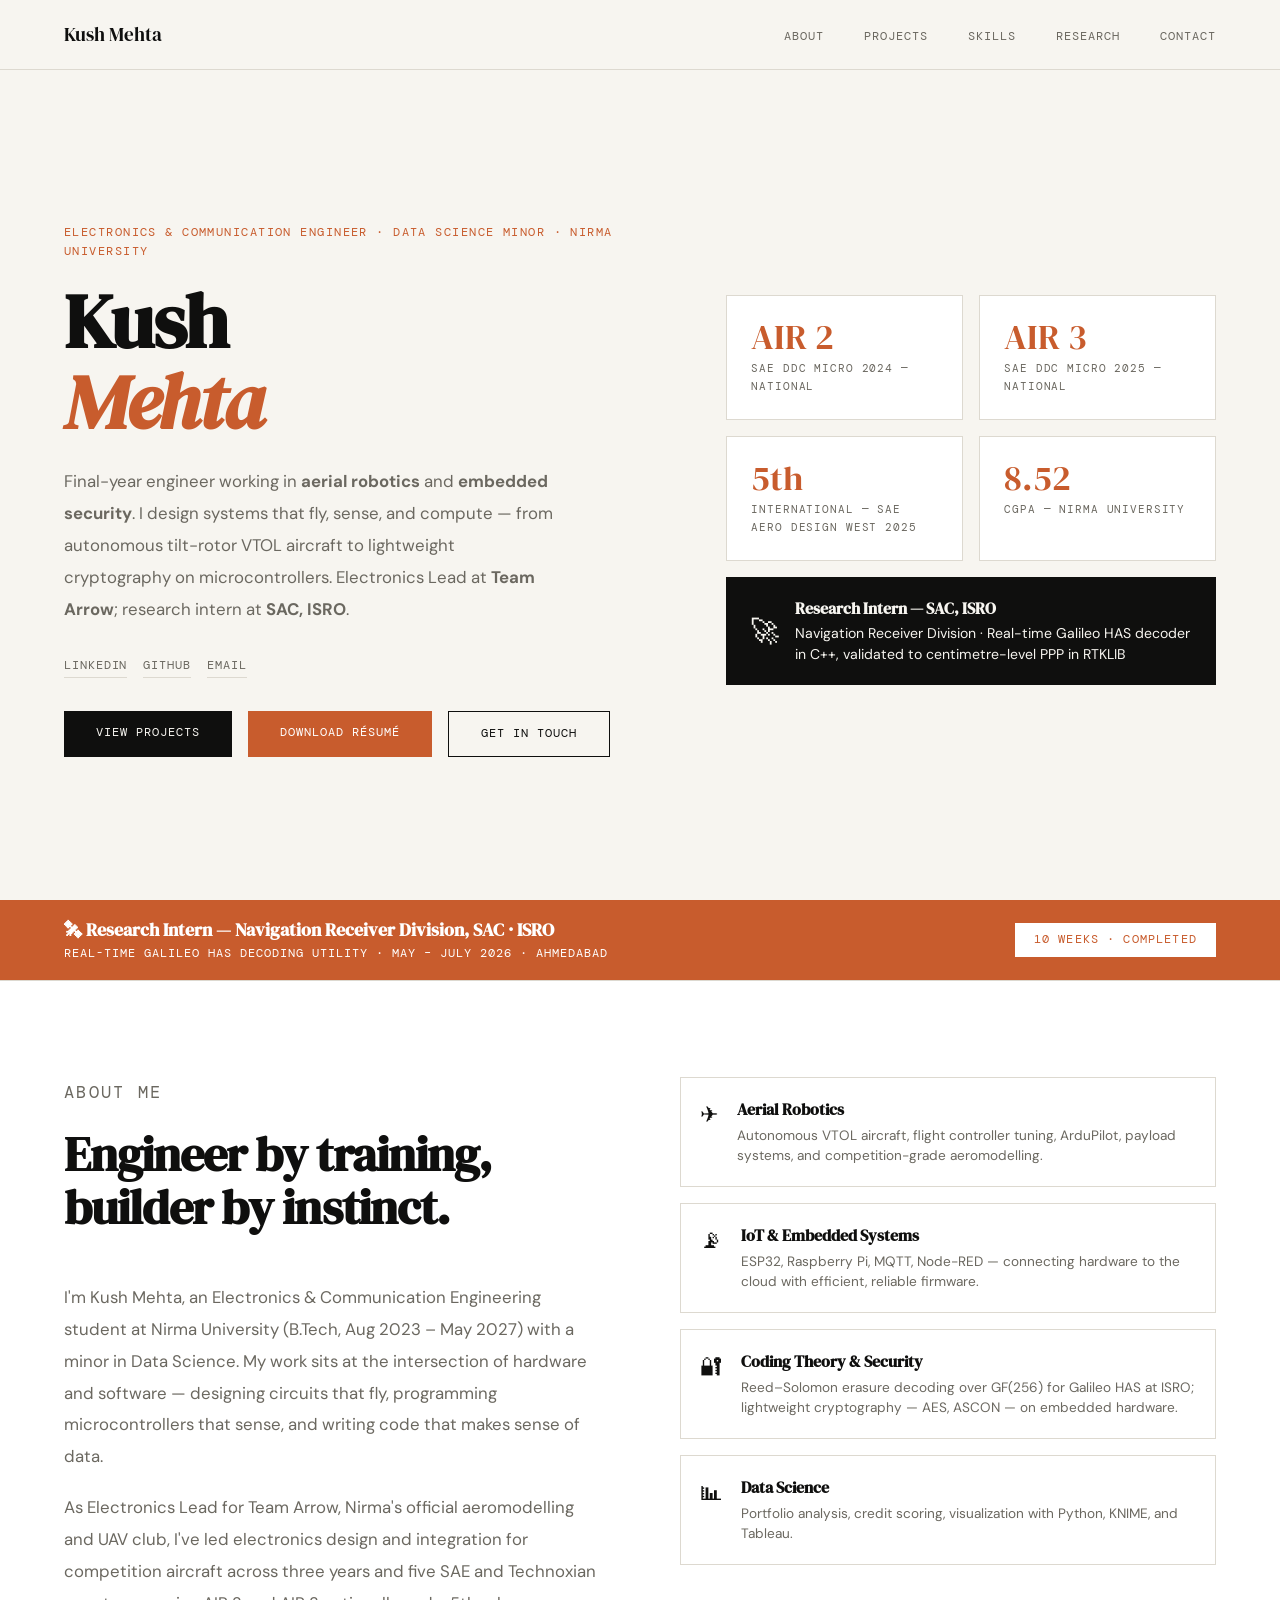
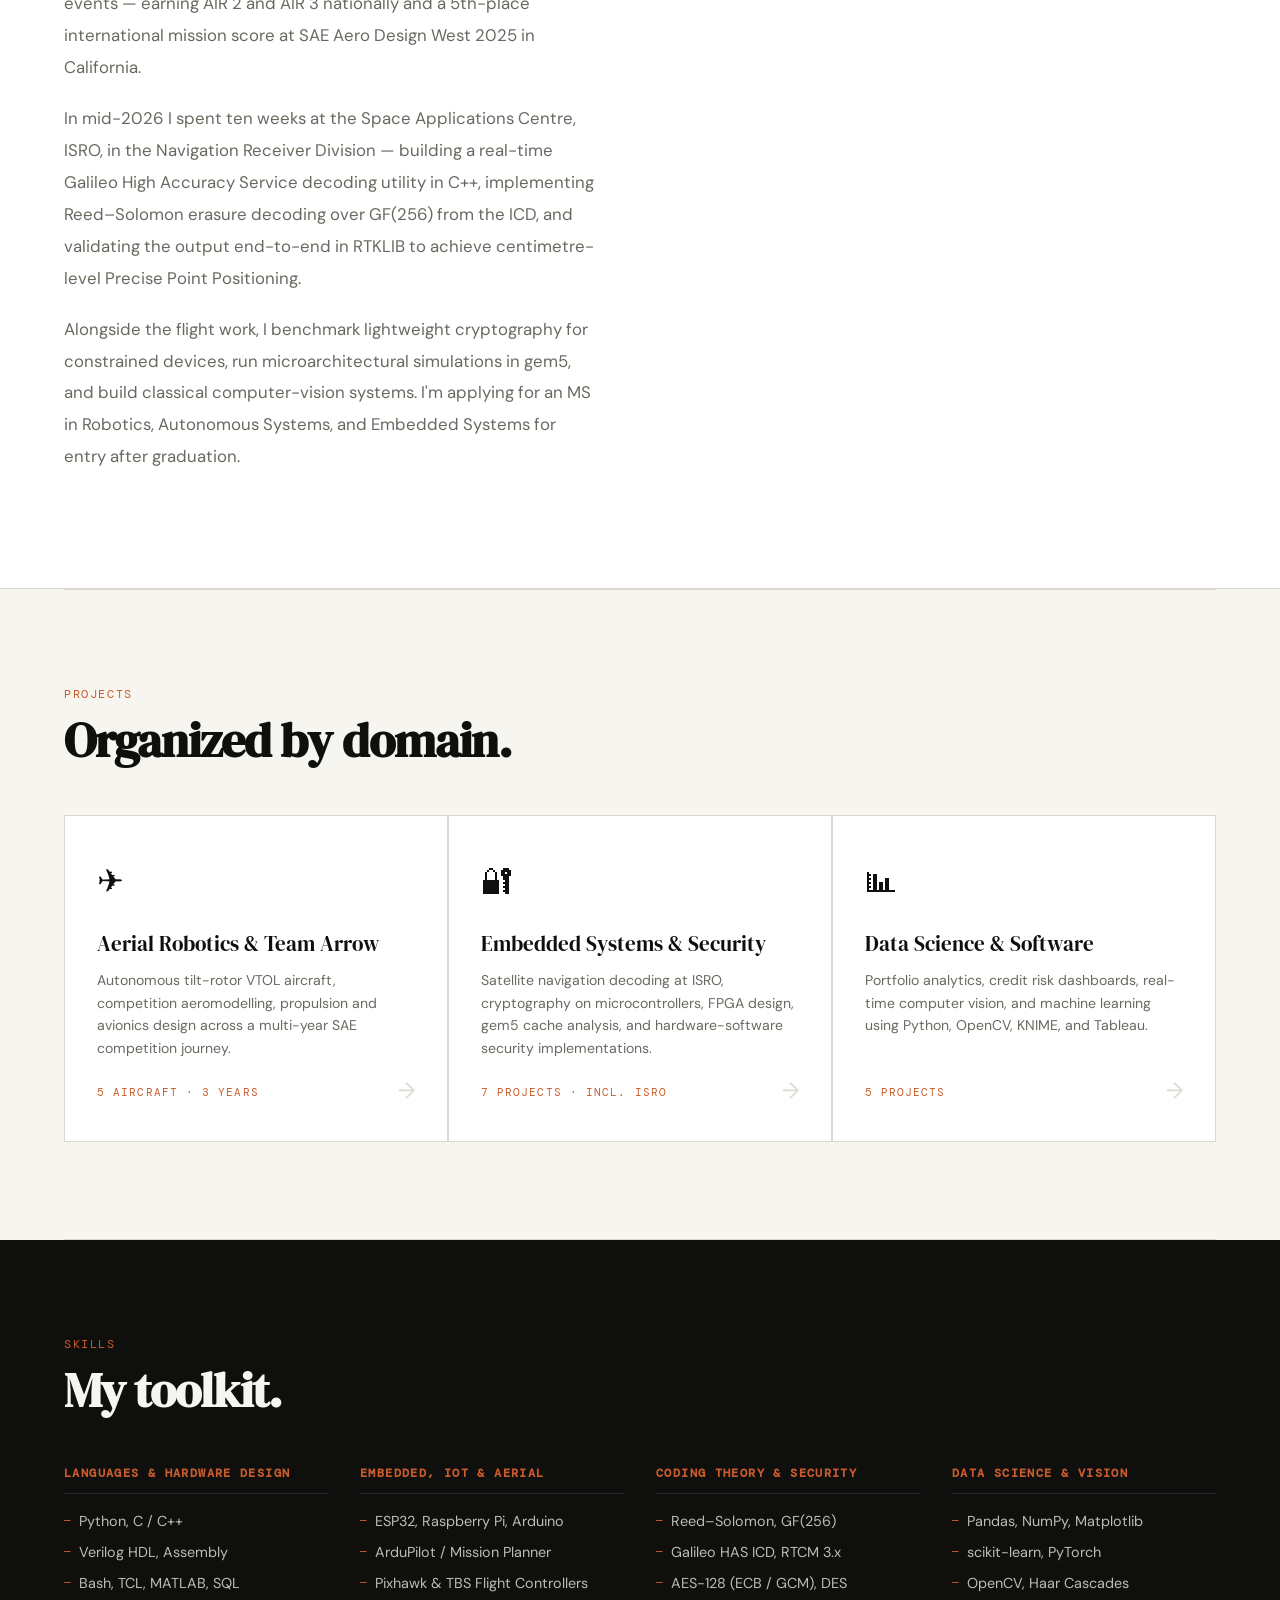
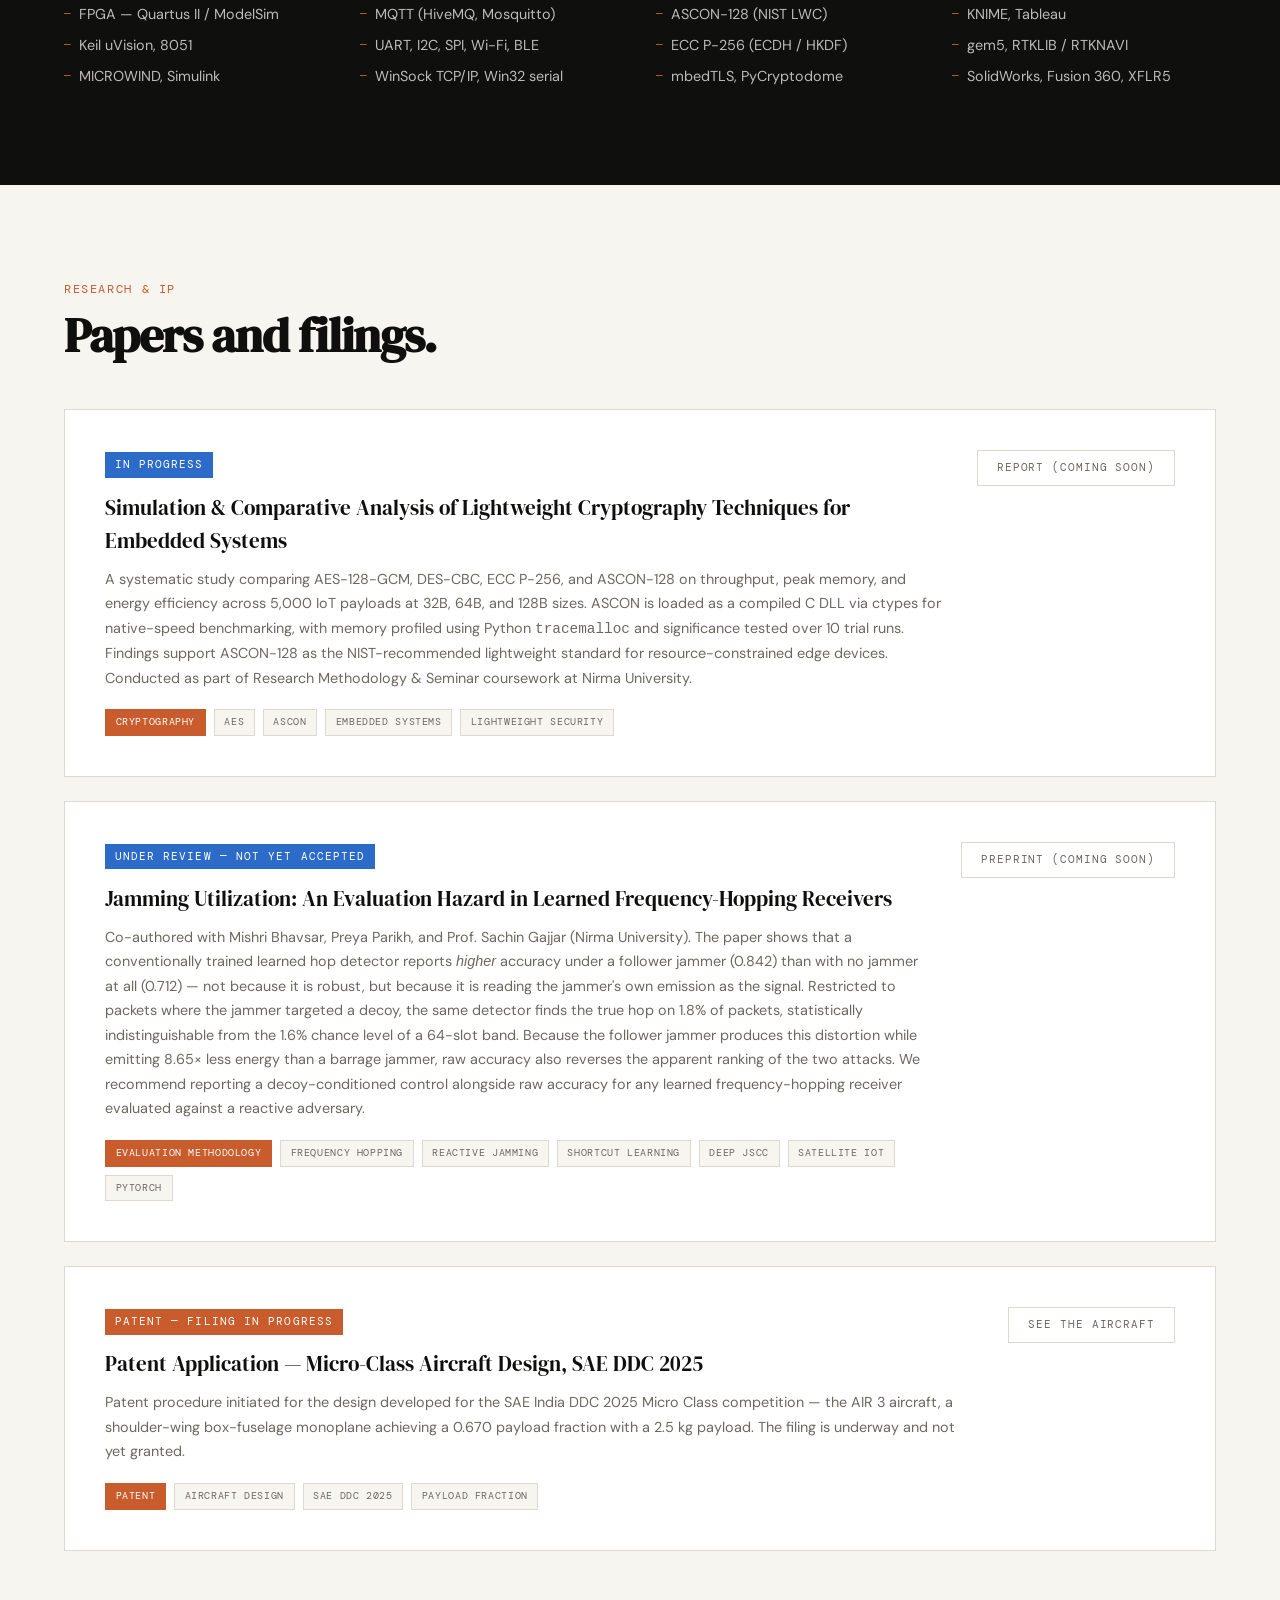
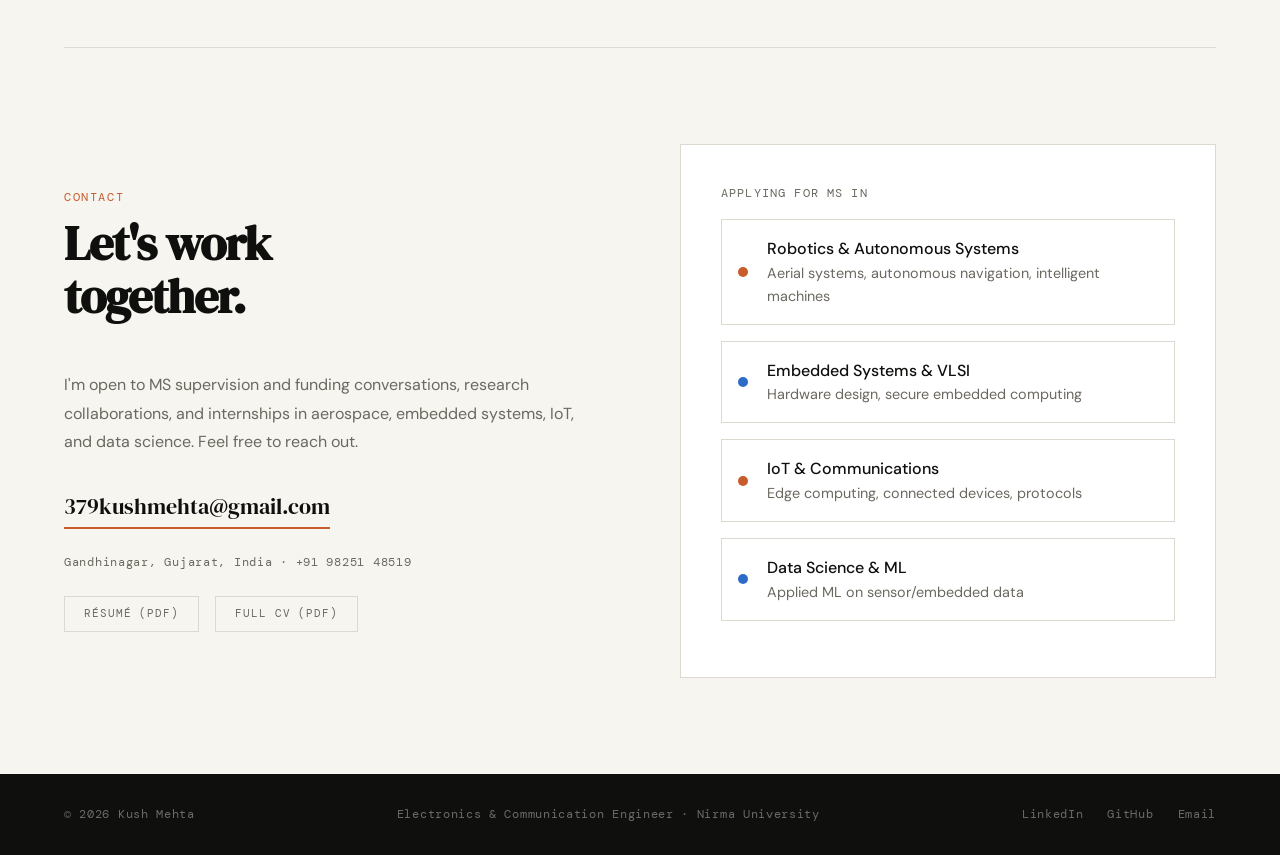
==== commit ac98440c: "Correct CGPA to 8.52 Co-Authored-By: Claude Opus 5 <noreply@anthropic.com>" ====
--- a/index.html
+++ b/index.html
@@ -320,7 +320,7 @@
         <div class="hero-stat-label">International — SAE Aero Design West 2025</div>
       </div>
       <div class="hero-stat">
-        <div class="hero-stat-num">8.59</div>
+        <div class="hero-stat-num">8.52</div>
         <div class="hero-stat-label">CGPA — Nirma University</div>
       </div>
     </div>
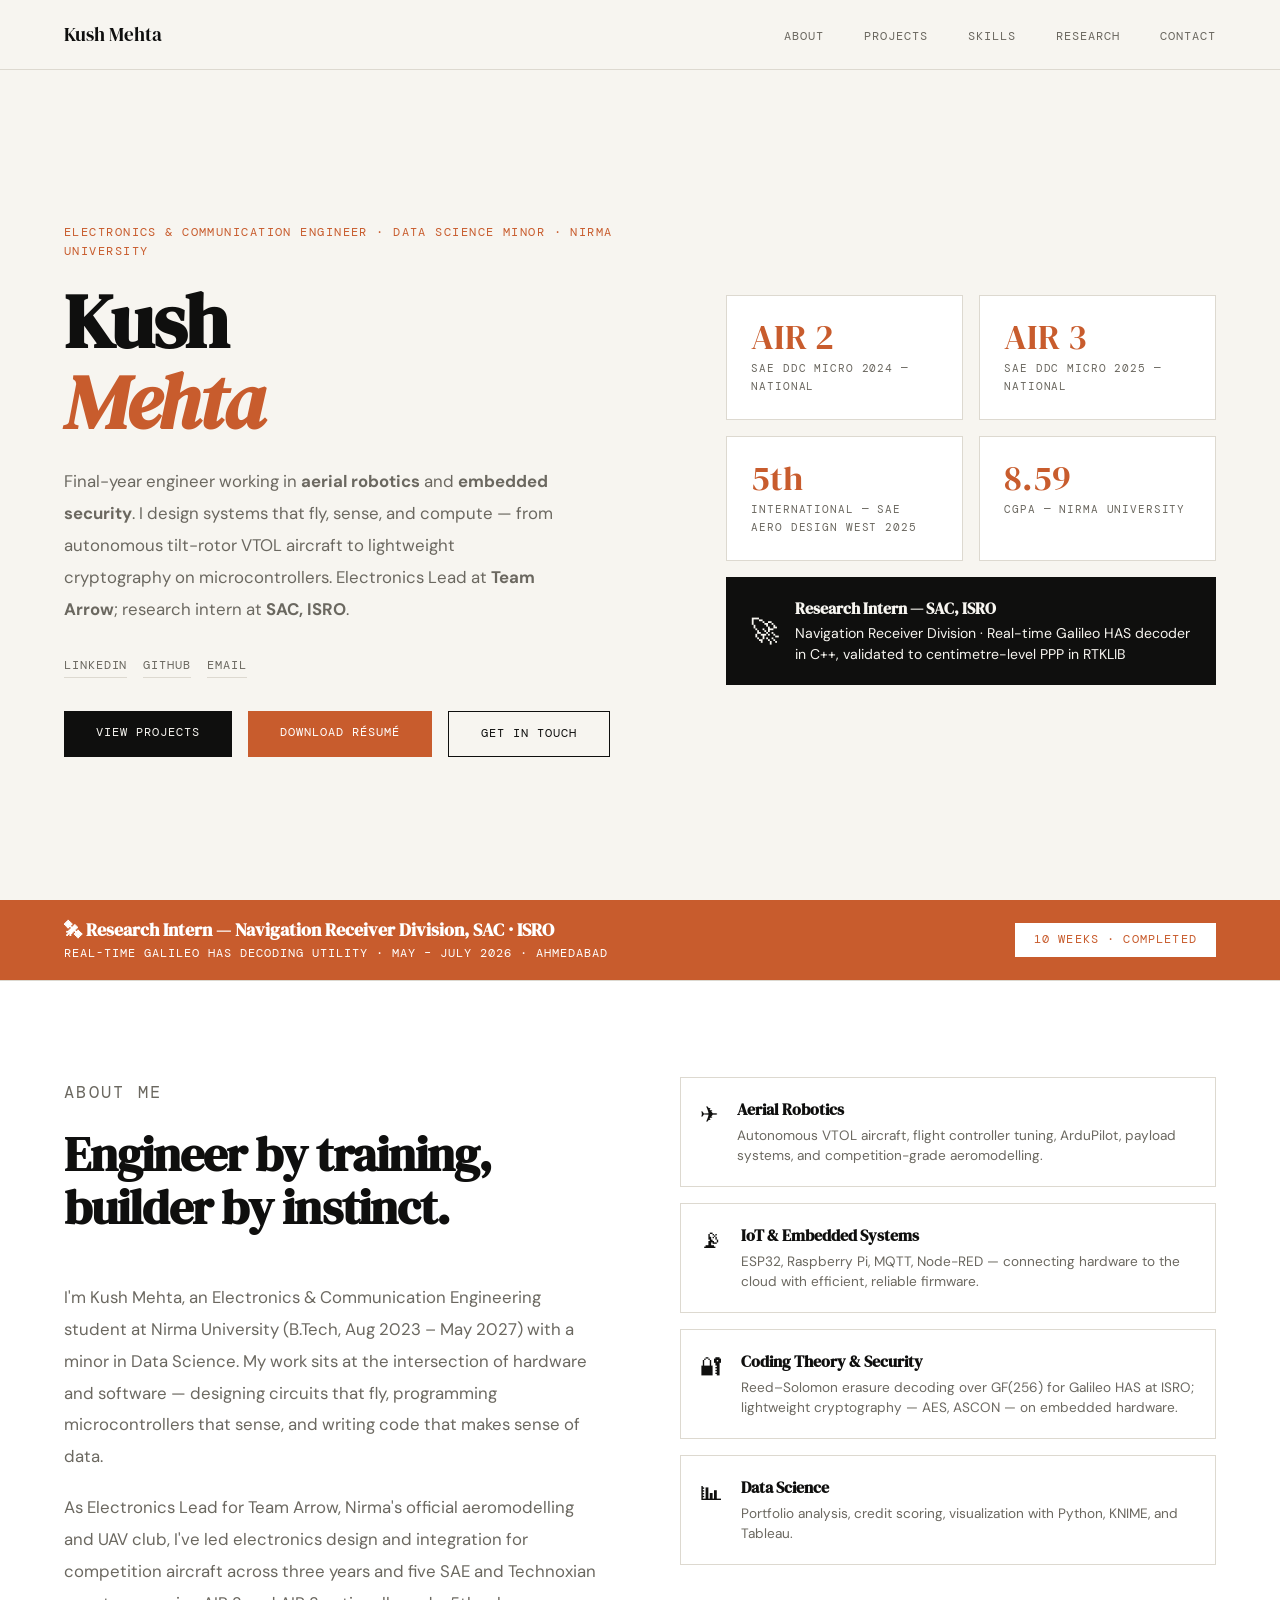
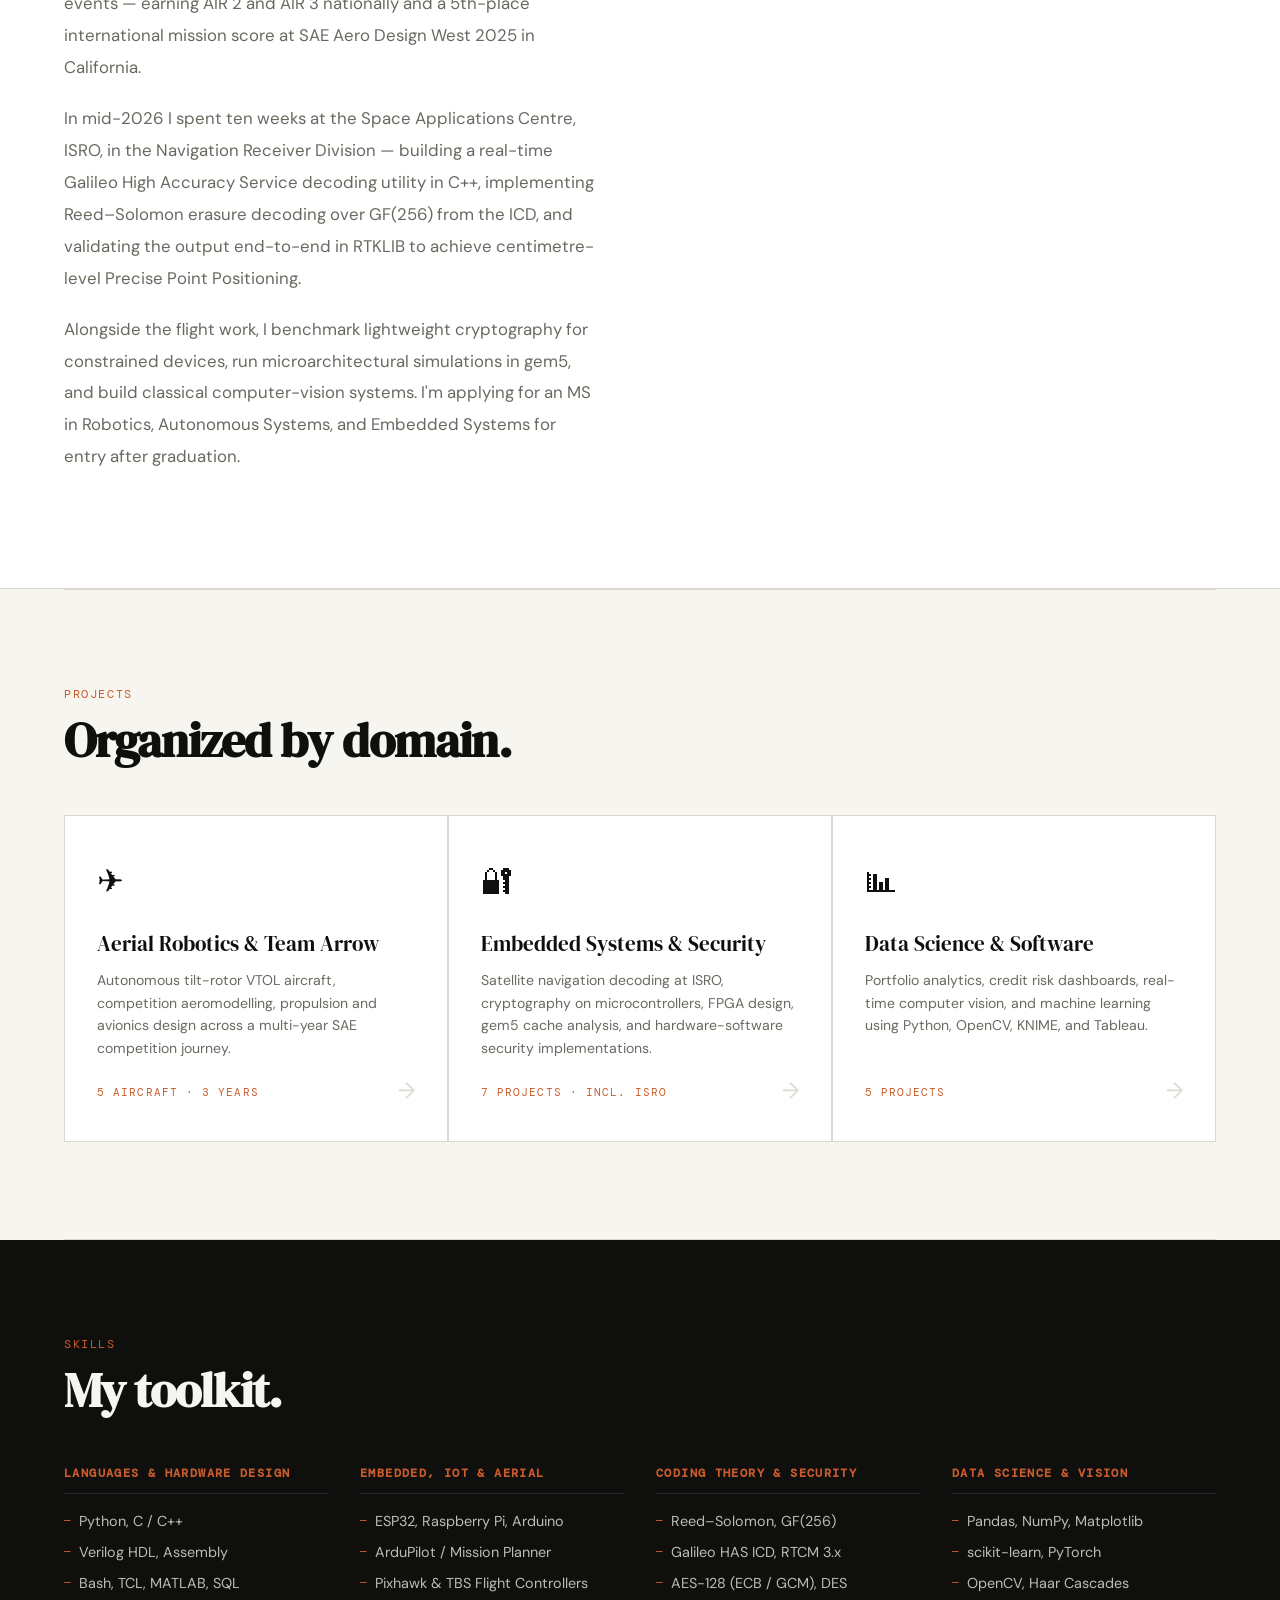
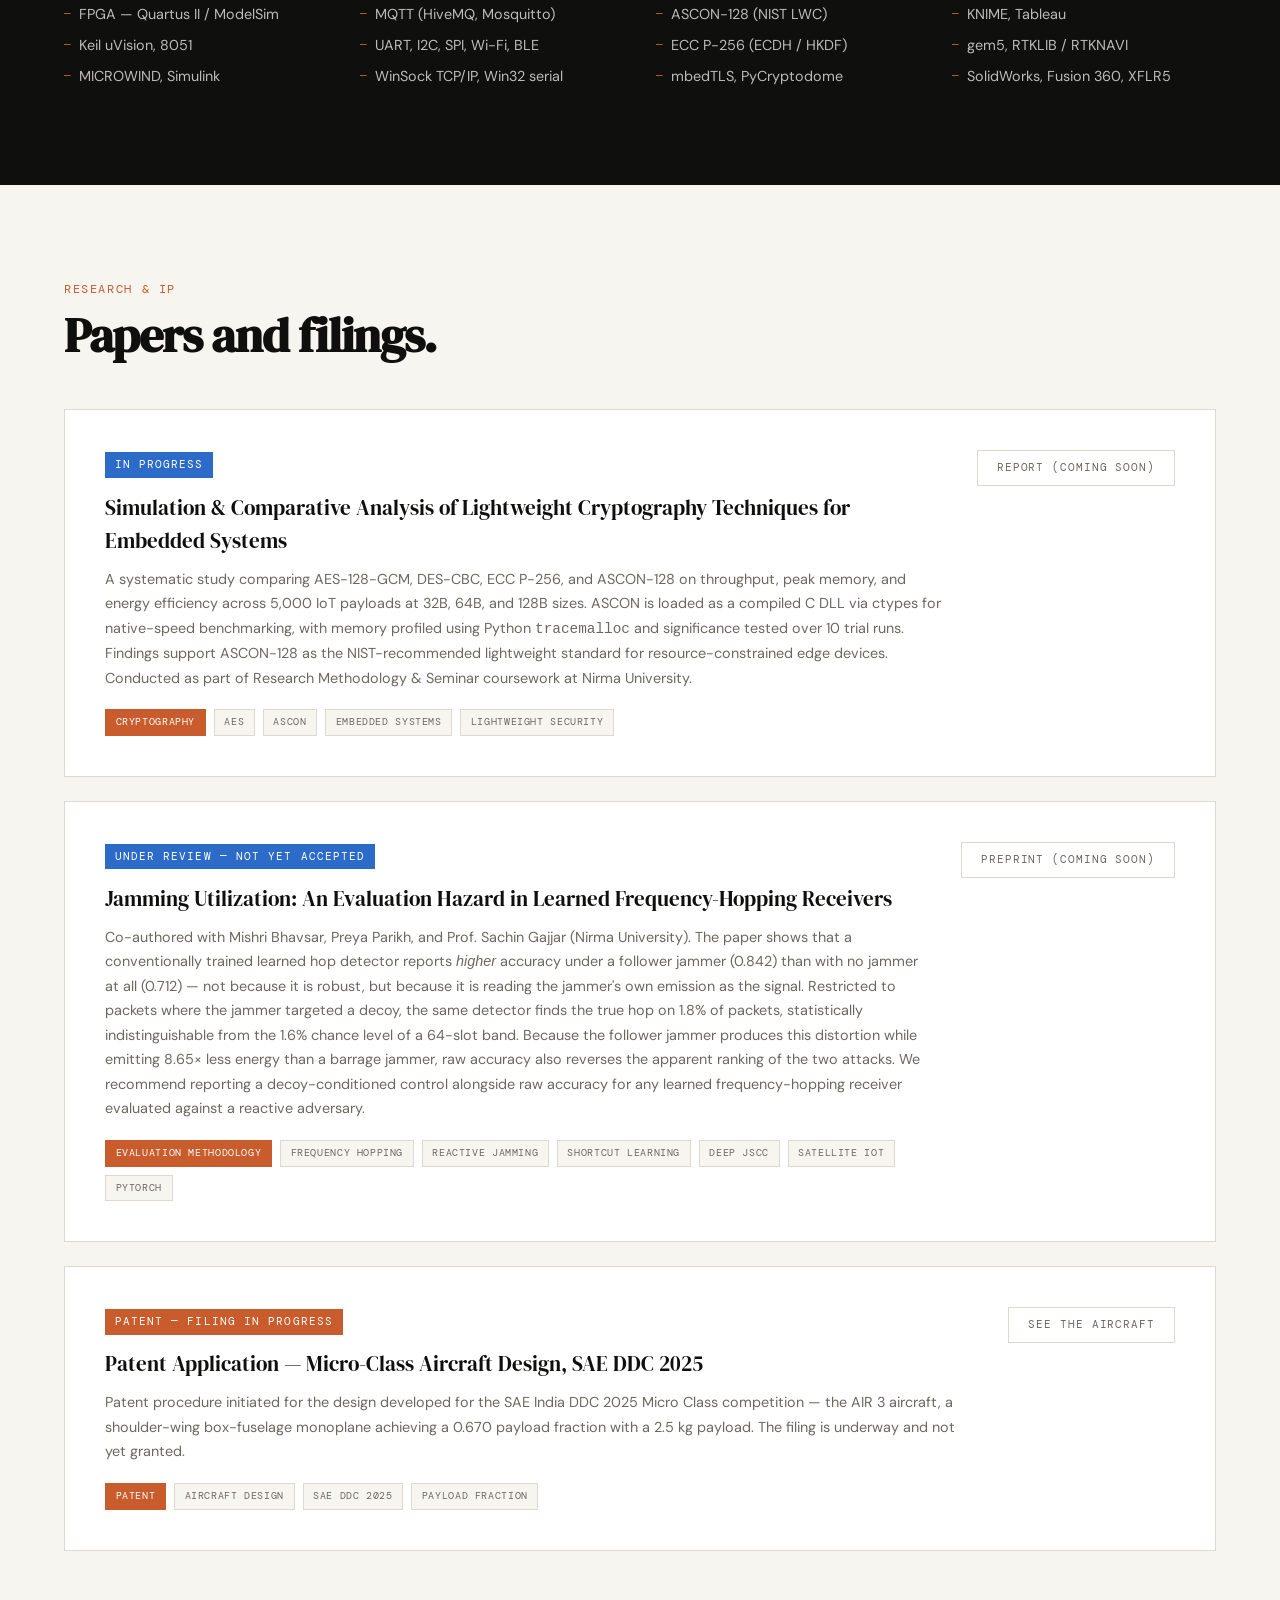
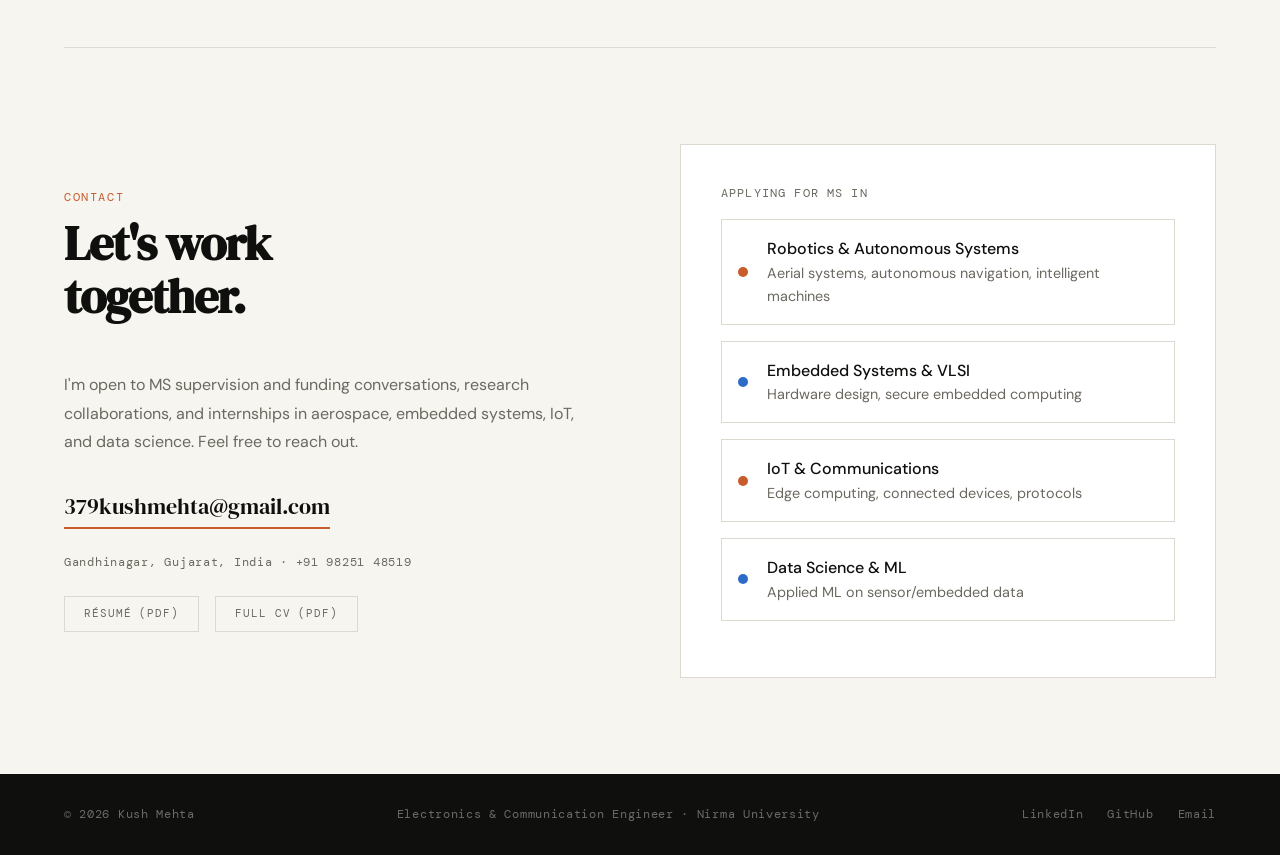
==== commit 6a2cb333: "Update CGPA to 8.59 and refresh downloadable resume CGPA rose from 8.52 with third-year internship m" ====
--- a/index.html
+++ b/index.html
@@ -320,7 +320,7 @@
         <div class="hero-stat-label">International — SAE Aero Design West 2025</div>
       </div>
       <div class="hero-stat">
-        <div class="hero-stat-num">8.52</div>
+        <div class="hero-stat-num">8.59</div>
         <div class="hero-stat-label">CGPA — Nirma University</div>
       </div>
     </div>
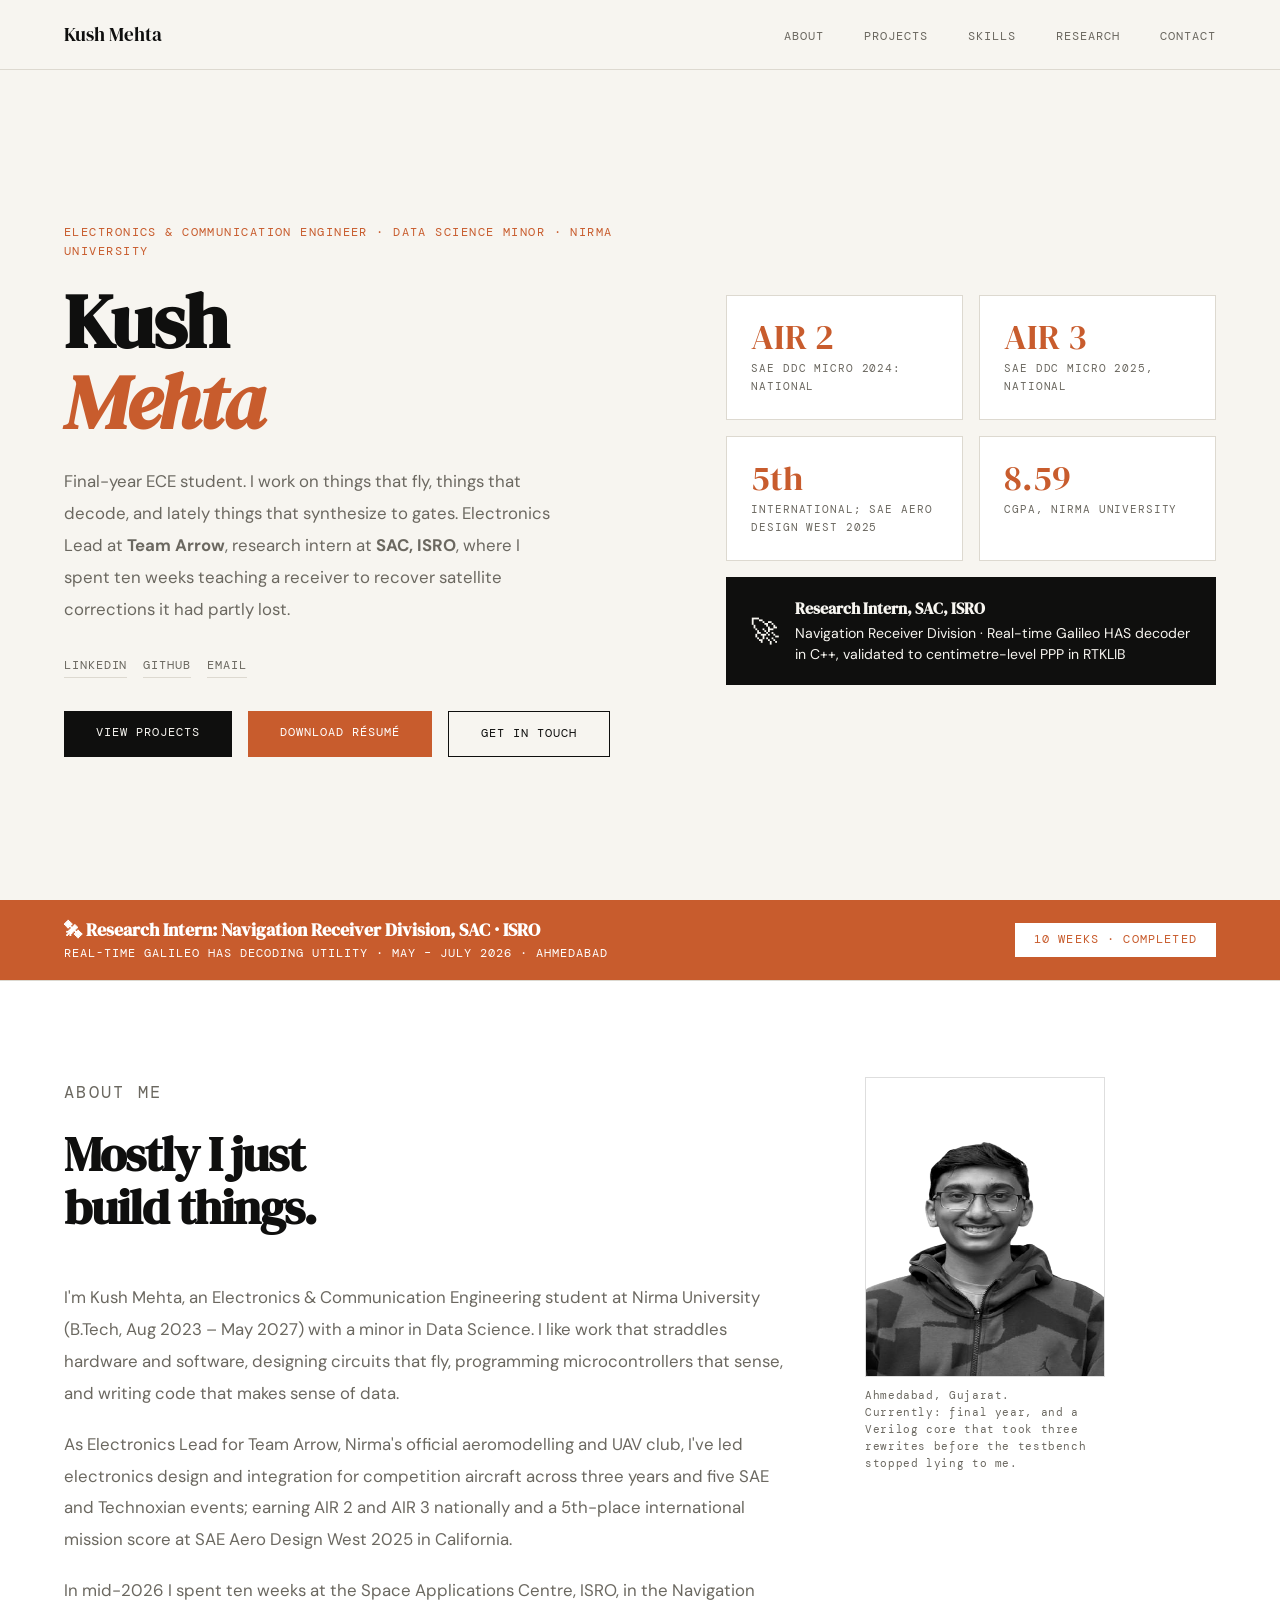
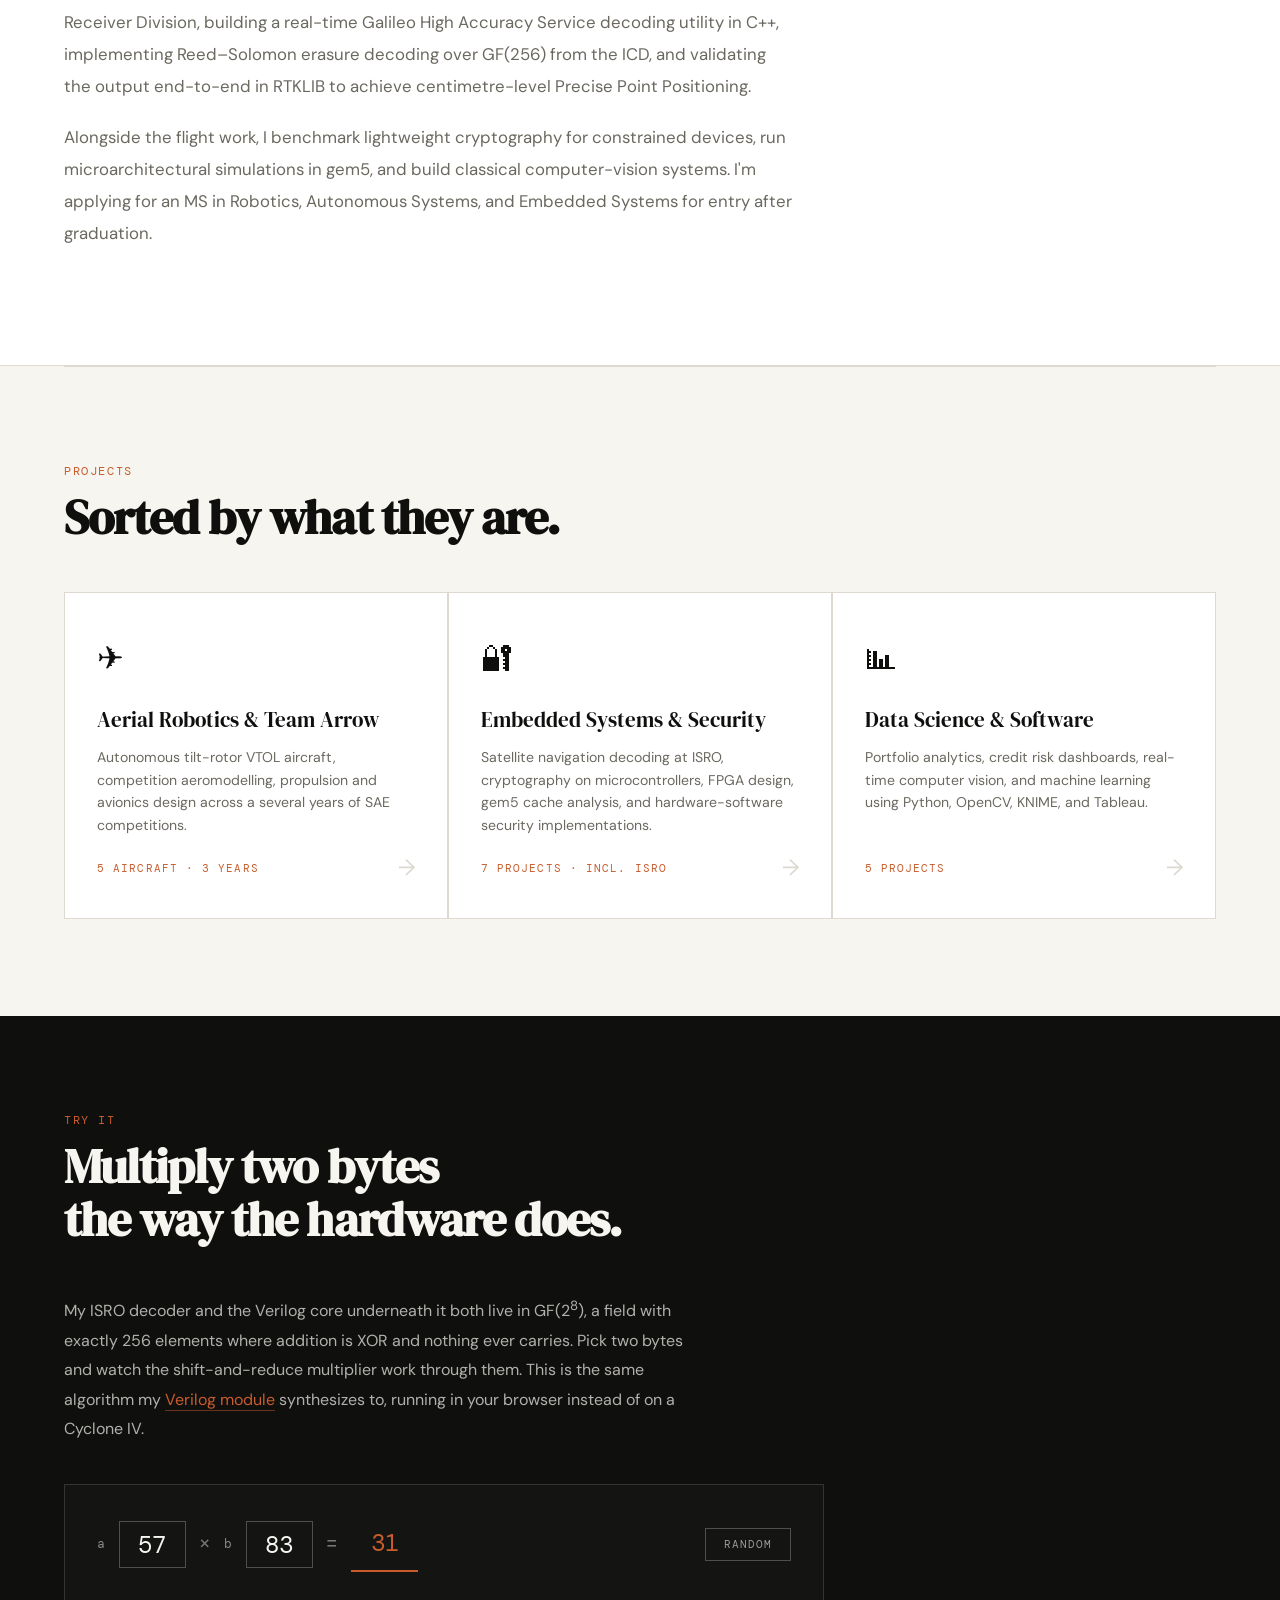
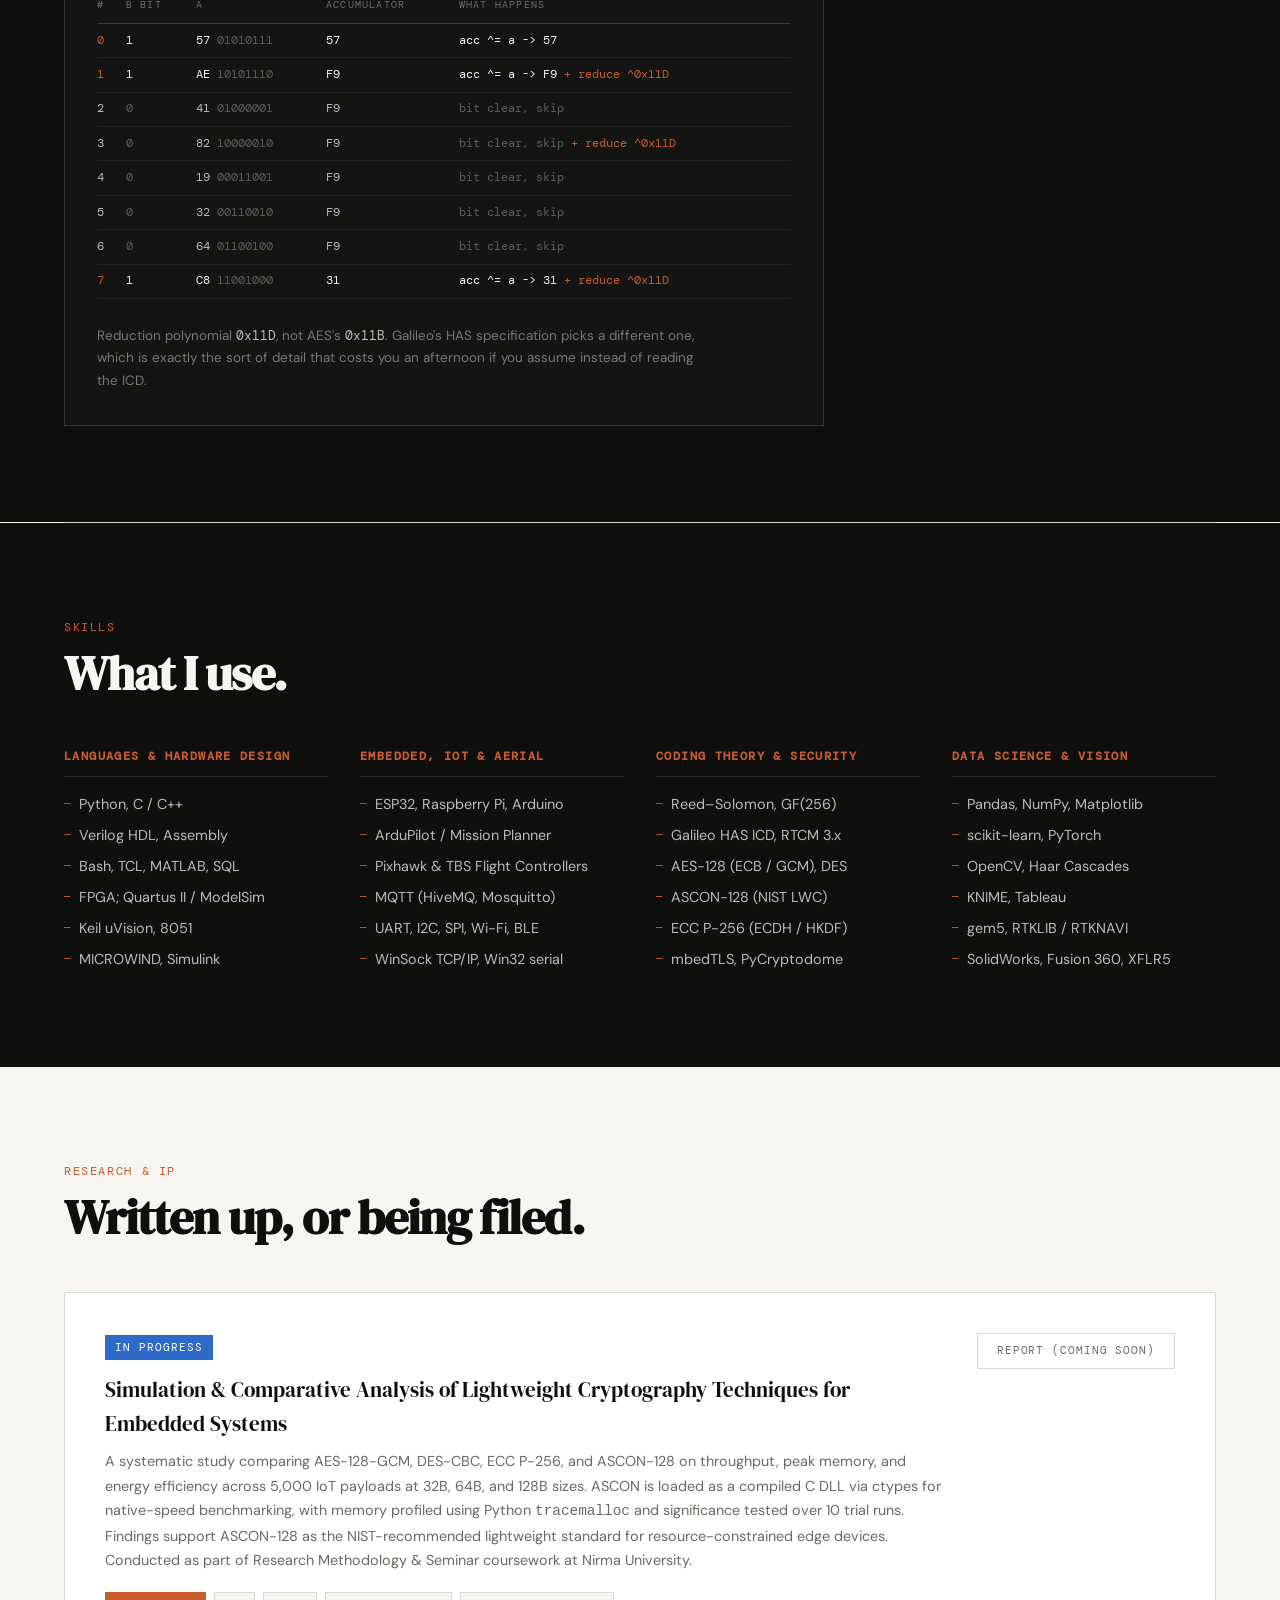
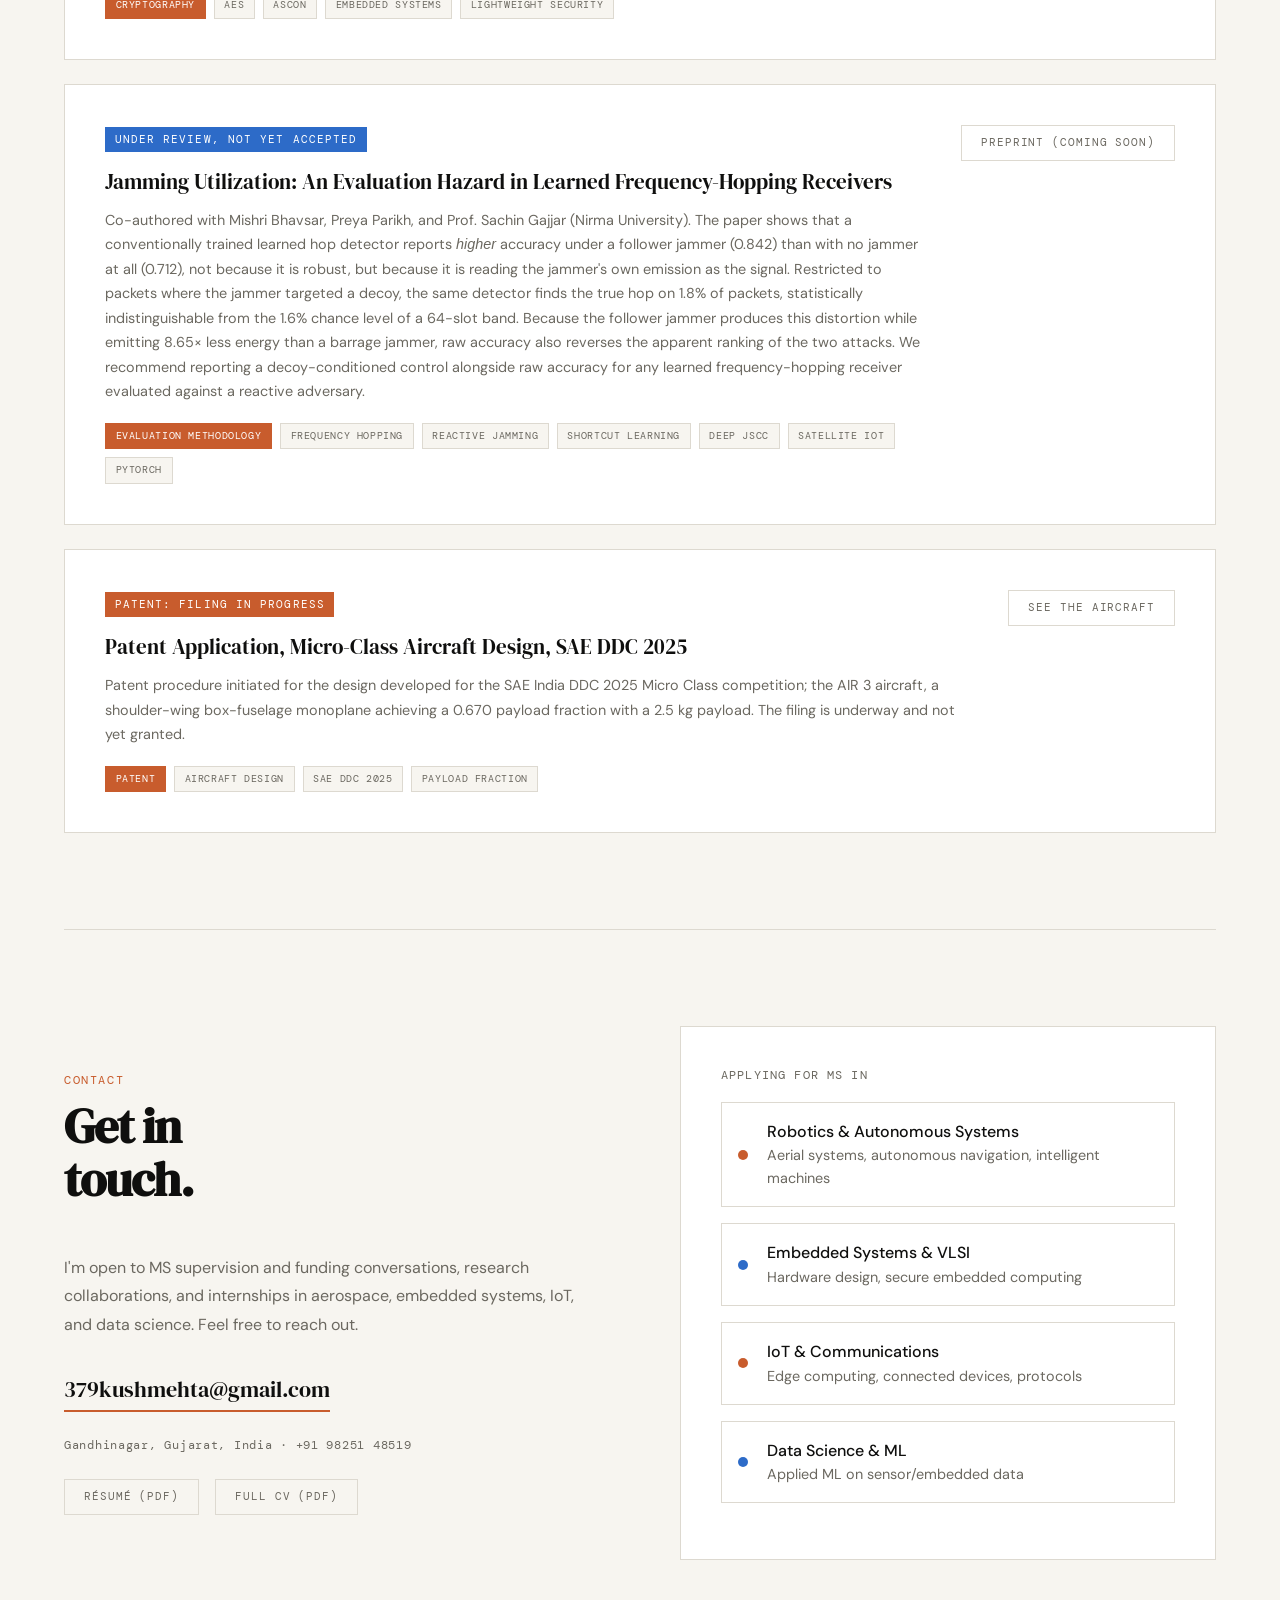
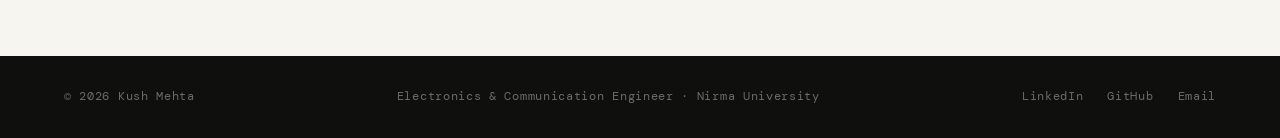
==== commit 5a504896: "Rewrite site voice, add portrait and GF(2^8) playground Voice: - Remove all 112 em-dashes from visib" ====
--- a/index.html
+++ b/index.html
@@ -3,11 +3,11 @@
 <head>
   <meta charset="UTF-8"/>
   <meta name="viewport" content="width=device-width, initial-scale=1.0"/>
-  <title>Kush Mehta — Electronics & Communication Engineer</title>
-  <meta name="description" content="Kush Mehta — Electronics &amp; Communication Engineering student at Nirma University. Research intern at SAC, ISRO (Galileo HAS decoder). Electronics Lead at Team Arrow UAV Club. Aerial robotics, embedded security, and applied data science."/>
+  <title>Kush Mehta: Electronics & Communication Engineer</title>
+  <meta name="description" content="Kush Mehta, Electronics &amp; Communication Engineering student at Nirma University. Research intern at SAC, ISRO (Galileo HAS decoder). Electronics Lead at Team Arrow UAV Club. Aerial robotics, embedded security, and applied data science."/>
   <meta name="author" content="Kush Mehta"/>
   <meta property="og:type" content="website"/>
-  <meta property="og:title" content="Kush Mehta — Electronics &amp; Communication Engineer"/>
+  <meta property="og:title" content="Kush Mehta; Electronics &amp; Communication Engineer"/>
   <meta property="og:description" content="Research intern at SAC, ISRO. Electronics Lead at Team Arrow UAV Club. Aerial robotics, coding theory, embedded security, and applied data science."/>
   <meta name="twitter:card" content="summary"/>
   <link rel="icon" href="data:image/svg+xml,%3Csvg xmlns='http://www.w3.org/2000/svg' viewBox='0 0 100 100'%3E%3Crect width='100' height='100' fill='%230F0F0E'/%3E%3Ctext x='50' y='70' font-size='60' font-family='serif' fill='%23C85C2D' text-anchor='middle'%3EK%3C/text%3E%3C/svg%3E"/>
@@ -145,7 +145,14 @@
 
     /* ABOUT */
     #about { padding: 6rem 4rem; background: var(--card); border-top: 1px solid var(--border); border-bottom: 1px solid var(--border); }
-    .about-grid { display: grid; grid-template-columns: 1fr 1fr; gap: 5rem; align-items: start; }
+    .about-grid { display: grid; grid-template-columns: 1.35fr 0.65fr; gap: 4.5rem; align-items: start; }
+    .about-portrait { position: sticky; top: 110px; }
+    .about-portrait img { width: 100%; max-width: 240px; display: block; filter: grayscale(1) contrast(1.05); border: 1px solid var(--border); }
+    .about-portrait figcaption {
+      font-family: 'DM Mono', monospace; font-size: 0.66rem; letter-spacing: 0.06em;
+      color: var(--muted); margin-top: 0.7rem; max-width: 240px; line-height: 1.6;
+    }
+    .about-portrait img:hover { filter: none; }
     .about-text p { color: var(--muted); font-size: 1.05rem; line-height: 1.9; margin-bottom: 1.2rem; }
     .about-highlights { display: flex; flex-direction: column; gap: 1rem; }
     .highlight-item {
@@ -254,6 +261,57 @@
     .spec-item-text { font-size: 0.9rem; color: var(--muted); }
     .spec-item-text strong { display: block; font-size: 1rem; color: var(--ink); font-weight: 500; }
 
+
+    /* GF(2^8) PLAYGROUND */
+    #gf-playground { padding: 6rem 4rem; background: var(--ink); color: var(--bg); }
+    #gf-playground .section-label { color: var(--accent); }
+    #gf-playground .section-title { color: var(--bg); }
+    .gf-lede { max-width: 620px; color: rgba(247,245,240,0.7); line-height: 1.85; font-size: 1rem; margin-bottom: 2.5rem; }
+    .gf-lede a { color: var(--accent); border-bottom: 1px solid rgba(200,92,45,0.5); text-decoration: none; }
+    .gf-lede a:hover { border-bottom-color: var(--accent); }
+    .gf-box { border: 1px solid rgba(255,255,255,0.14); padding: 2rem; max-width: 760px; background: rgba(255,255,255,0.02); }
+    .gf-inputs { display: flex; align-items: center; gap: 0.85rem; flex-wrap: wrap; }
+    .gf-inputs label { font-family: 'DM Mono', monospace; font-size: 0.8rem; color: rgba(247,245,240,0.5); }
+    .gf-inputs input {
+      width: 4.2rem; background: transparent; border: 1px solid rgba(255,255,255,0.25);
+      color: var(--bg); font-family: 'DM Mono', monospace; font-size: 1.5rem;
+      padding: 0.45rem 0.6rem; text-align: center; text-transform: uppercase;
+    }
+    .gf-inputs input:focus { outline: none; border-color: var(--accent); }
+    .gf-op { font-family: 'DM Mono', monospace; font-size: 1.2rem; color: rgba(247,245,240,0.45); }
+    #gf-out {
+      font-family: 'DM Mono', monospace; font-size: 1.5rem; color: var(--accent);
+      border-bottom: 2px solid var(--accent); padding: 0.45rem 0.9rem; min-width: 4.2rem;
+      text-align: center; display: inline-block;
+    }
+    #gf-rand {
+      margin-left: auto; background: transparent; color: rgba(247,245,240,0.6);
+      border: 1px solid rgba(255,255,255,0.25); font-family: 'DM Mono', monospace;
+      font-size: 0.7rem; letter-spacing: 0.1em; text-transform: uppercase;
+      padding: 0.55rem 1.1rem; cursor: pointer; transition: color 0.2s, border-color 0.2s;
+    }
+    #gf-rand:hover { color: var(--accent); border-color: var(--accent); }
+    .gf-err { color: #e5794f; font-family: 'DM Mono', monospace; font-size: 0.75rem; margin-top: 0.9rem; }
+    .gf-tablewrap { overflow-x: auto; margin-top: 1.6rem; }
+    .gf-steps { width: 100%; border-collapse: collapse; font-family: 'DM Mono', monospace; font-size: 0.78rem; }
+    .gf-steps th {
+      text-align: left; font-weight: 400; font-size: 0.62rem; letter-spacing: 0.12em;
+      text-transform: uppercase; color: rgba(247,245,240,0.4);
+      border-bottom: 1px solid rgba(255,255,255,0.18); padding: 0 0.8rem 0.6rem 0;
+    }
+    .gf-steps td { padding: 0.42rem 0.8rem 0.42rem 0; color: rgba(247,245,240,0.75); border-bottom: 1px solid rgba(255,255,255,0.06); white-space: nowrap; }
+    .gf-steps tr.on td { color: var(--bg); }
+    .gf-steps tr.on td:first-child { color: var(--accent); }
+    .gf-steps .muted { color: rgba(247,245,240,0.32); }
+    .gf-steps .xor { color: var(--accent); }
+    .gf-foot { margin-top: 1.6rem; font-size: 0.84rem; color: rgba(247,245,240,0.45); line-height: 1.7; max-width: 620px; }
+    .gf-foot code { font-family: 'DM Mono', monospace; color: rgba(247,245,240,0.75); }
+    @media (max-width: 900px) {
+      #gf-playground { padding: 4rem 1.5rem; }
+      .gf-box { padding: 1.2rem; }
+      #gf-rand { margin-left: 0; }
+    }
+
     @media (max-width: 900px) {
       .hero { grid-template-columns: 1fr; padding: 6rem 1.5rem 3rem; }
       .hero-right { display: none; }
@@ -287,10 +345,10 @@
     <p class="hero-tag">Electronics &amp; Communication Engineer · Data Science Minor · Nirma University</p>
     <h1 class="hero-name">Kush<br/><em>Mehta</em></h1>
     <p class="hero-bio">
-      Final-year engineer working in <strong>aerial robotics</strong> and <strong>embedded security</strong>.
-      I design systems that fly, sense, and compute — from autonomous tilt-rotor VTOL aircraft
-      to lightweight cryptography on microcontrollers. Electronics Lead at
-      <strong>Team Arrow</strong>; research intern at <strong>SAC, ISRO</strong>.
+      Final-year ECE student. I work on things that fly, things that decode, and lately
+      things that synthesize to gates. Electronics Lead at <strong>Team Arrow</strong>,
+      research intern at <strong>SAC, ISRO</strong>, where I spent ten weeks
+      teaching a receiver to recover satellite corrections it had partly lost.
     </p>
     <div class="hero-social">
       <a href="https://www.linkedin.com/in/-kushmehta" target="_blank" rel="noopener" class="social-link">LinkedIn</a>
@@ -307,27 +365,27 @@
     <div class="hero-stat-row">
       <div class="hero-stat">
         <div class="hero-stat-num">AIR 2</div>
-        <div class="hero-stat-label">SAE DDC Micro 2024 — National</div>
+        <div class="hero-stat-label">SAE DDC Micro 2024: National</div>
       </div>
       <div class="hero-stat">
         <div class="hero-stat-num">AIR 3</div>
-        <div class="hero-stat-label">SAE DDC Micro 2025 — National</div>
+        <div class="hero-stat-label">SAE DDC Micro 2025, National</div>
       </div>
     </div>
     <div class="hero-stat-row">
       <div class="hero-stat">
         <div class="hero-stat-num">5th</div>
-        <div class="hero-stat-label">International — SAE Aero Design West 2025</div>
+        <div class="hero-stat-label">International; SAE Aero Design West 2025</div>
       </div>
       <div class="hero-stat">
         <div class="hero-stat-num">8.59</div>
-        <div class="hero-stat-label">CGPA — Nirma University</div>
+        <div class="hero-stat-label">CGPA, Nirma University</div>
       </div>
     </div>
     <div class="hero-badge">
       <div class="hero-badge-icon">&#128640;&#65038;</div>
       <div class="hero-badge-text">
-        <strong>Research Intern — SAC, ISRO</strong>
+        <strong>Research Intern, SAC, ISRO</strong>
         Navigation Receiver Division · Real-time Galileo HAS decoder in C++, validated to centimetre-level PPP in RTKLIB
       </div>
     </div>
@@ -337,7 +395,7 @@
 <!-- ISRO BANNER -->
 <a href="projects-embedded.html#isro" class="internship-banner">
   <div class="internship-banner-text">
-    <strong>&#128752;&#65038; Research Intern — Navigation Receiver Division, SAC · ISRO</strong>
+    <strong>&#128752;&#65038; Research Intern: Navigation Receiver Division, SAC · ISRO</strong>
     Real-Time Galileo HAS Decoding Utility · May – July 2026 · Ahmedabad
   </div>
   <div class="isro-badge">10 Weeks · Completed</div>
@@ -348,43 +406,18 @@
   <div class="about-grid">
     <div class="about-text reveal">
       <p class="section-label">About Me</p>
-      <h2 class="section-title">Engineer by training,<br/>builder by instinct.</h2>
-      <p>I'm Kush Mehta, an Electronics &amp; Communication Engineering student at Nirma University (B.Tech, Aug 2023 – May 2027) with a minor in Data Science. My work sits at the intersection of hardware and software — designing circuits that fly, programming microcontrollers that sense, and writing code that makes sense of data.</p>
-      <p>As Electronics Lead for Team Arrow, Nirma's official aeromodelling and UAV club, I've led electronics design and integration for competition aircraft across three years and five SAE and Technoxian events — earning AIR 2 and AIR 3 nationally and a 5th-place international mission score at SAE Aero Design West 2025 in California.</p>
-      <p>In mid-2026 I spent ten weeks at the Space Applications Centre, ISRO, in the Navigation Receiver Division — building a real-time Galileo High Accuracy Service decoding utility in C++, implementing Reed–Solomon erasure decoding over GF(256) from the ICD, and validating the output end-to-end in RTKLIB to achieve centimetre-level Precise Point Positioning.</p>
+      <h2 class="section-title">Mostly I just<br/>build things.</h2>
+      <p>I'm Kush Mehta, an Electronics &amp; Communication Engineering student at Nirma University (B.Tech, Aug 2023 – May 2027) with a minor in Data Science. I like work that straddles hardware and software, designing circuits that fly, programming microcontrollers that sense, and writing code that makes sense of data.</p>
+      <p>As Electronics Lead for Team Arrow, Nirma's official aeromodelling and UAV club, I've led electronics design and integration for competition aircraft across three years and five SAE and Technoxian events; earning AIR 2 and AIR 3 nationally and a 5th-place international mission score at SAE Aero Design West 2025 in California.</p>
+      <p>In mid-2026 I spent ten weeks at the Space Applications Centre, ISRO, in the Navigation Receiver Division, building a real-time Galileo High Accuracy Service decoding utility in C++, implementing Reed–Solomon erasure decoding over GF(256) from the ICD, and validating the output end-to-end in RTKLIB to achieve centimetre-level Precise Point Positioning.</p>
       <p>Alongside the flight work, I benchmark lightweight cryptography for constrained devices, run microarchitectural simulations in gem5, and build classical computer-vision systems. I'm applying for an MS in Robotics, Autonomous Systems, and Embedded Systems for entry after graduation.</p>
     </div>
-    <div class="about-highlights reveal">
-      <div class="highlight-item">
-        <div class="highlight-icon">&#9992;&#65038;</div>
-        <div class="highlight-content">
-          <h4>Aerial Robotics</h4>
-          <p>Autonomous VTOL aircraft, flight controller tuning, ArduPilot, payload systems, and competition-grade aeromodelling.</p>
-        </div>
-      </div>
-      <div class="highlight-item">
-        <div class="highlight-icon">&#128225;&#65038;</div>
-        <div class="highlight-content">
-          <h4>IoT & Embedded Systems</h4>
-          <p>ESP32, Raspberry Pi, MQTT, Node-RED — connecting hardware to the cloud with efficient, reliable firmware.</p>
-        </div>
-      </div>
-      <div class="highlight-item">
-        <div class="highlight-icon">&#128272;&#65038;</div>
-        <div class="highlight-content">
-          <h4>Coding Theory &amp; Security</h4>
-          <p>Reed–Solomon erasure decoding over GF(256) for Galileo HAS at ISRO; lightweight cryptography — AES, ASCON — on embedded hardware.</p>
-        </div>
-      </div>
-      <div class="highlight-item">
-        <div class="highlight-icon">&#128202;&#65038;</div>
-        <div class="highlight-content">
-          <h4>Data Science</h4>
-          <p>Portfolio analysis, credit scoring, visualization with Python, KNIME, and Tableau.</p>
-        </div>
-      </div>
-    </div>
-  </div>
+    <figure class="about-portrait reveal">
+      <img src="kush.jpg" alt="Kush Mehta" width="240" height="300"/>
+      <figcaption>Ahmedabad, Gujarat.<br/>Currently: final year, and a Verilog core that
+      took three rewrites before the testbench stopped lying to me.</figcaption>
+    </figure>
+    </div>
 </section>
 
 <div class="divider"></div>
@@ -392,12 +425,12 @@
 <!-- PROJECTS HUB -->
 <section id="projects">
   <p class="section-label reveal">Projects</p>
-  <h2 class="section-title reveal">Organized by domain.</h2>
+  <h2 class="section-title reveal">Sorted by what they are.</h2>
   <div class="project-categories reveal">
     <a href="projects-aerial.html" class="category-card">
       <div class="category-icon">&#9992;&#65038;</div>
       <div class="category-title">Aerial Robotics & Team Arrow</div>
-      <div class="category-desc">Autonomous tilt-rotor VTOL aircraft, competition aeromodelling, propulsion and avionics design across a multi-year SAE competition journey.</div>
+      <div class="category-desc">Autonomous tilt-rotor VTOL aircraft, competition aeromodelling, propulsion and avionics design across a several years of SAE competitions.</div>
       <div class="category-count">5 Aircraft · 3 Years</div>
     </a>
     <a href="projects-embedded.html" class="category-card">
@@ -415,12 +448,54 @@
   </div>
 </section>
 
+<!-- GF(2^8) INTERACTIVE MULTIPLIER -->
+<section id="gf-playground">
+  <p class="section-label reveal">Try it</p>
+  <h2 class="section-title reveal">Multiply two bytes<br/>the way the hardware does.</h2>
+  <p class="gf-lede reveal">
+    My ISRO decoder and the Verilog core underneath it both live in GF(2<sup>8</sup>), a field with
+    exactly 256 elements where addition is XOR and nothing ever carries. Pick two bytes and watch the
+    shift-and-reduce multiplier work through them. This is the same algorithm my
+    <a href="https://github.com/Kush-Git-379/gf256-rtl" target="_blank" rel="noopener">Verilog module</a>
+    synthesizes to, running in your browser instead of on a Cyclone IV.
+  </p>
+
+  <div class="gf-box reveal">
+    <div class="gf-inputs">
+      <label for="gf-a">a</label>
+      <input id="gf-a" type="text" value="57" maxlength="2" spellcheck="false" autocomplete="off" aria-label="operand a, hex"/>
+      <span class="gf-op">&times;</span>
+      <label for="gf-b">b</label>
+      <input id="gf-b" type="text" value="83" maxlength="2" spellcheck="false" autocomplete="off" aria-label="operand b, hex"/>
+      <span class="gf-op">=</span>
+      <output id="gf-out" for="gf-a gf-b">31</output>
+      <button id="gf-rand" type="button">random</button>
+    </div>
+    <p id="gf-err" class="gf-err" hidden>Two hex bytes, 00 to FF.</p>
+
+    <div class="gf-tablewrap">
+      <table class="gf-steps">
+        <thead>
+          <tr><th>#</th><th>b bit</th><th>a</th><th>accumulator</th><th>what happens</th></tr>
+        </thead>
+        <tbody id="gf-tbody"></tbody>
+      </table>
+    </div>
+
+    <p class="gf-foot">
+      Reduction polynomial <code>0x11D</code>, not AES's <code>0x11B</code>. Galileo's HAS
+      specification picks a different one, which is exactly the sort of detail that costs you an
+      afternoon if you assume instead of reading the ICD.
+    </p>
+  </div>
+</section>
+
 <div class="divider"></div>
 
 <!-- SKILLS -->
 <section id="skills">
   <p class="section-label reveal">Skills</p>
-  <h2 class="section-title reveal">My toolkit.</h2>
+  <h2 class="section-title reveal">What I use.</h2>
   <div class="skills-grid">
     <div class="skill-group reveal">
       <h3>Languages &amp; Hardware Design</h3>
@@ -428,7 +503,7 @@
         <li>Python, C / C++</li>
         <li>Verilog HDL, Assembly</li>
         <li>Bash, TCL, MATLAB, SQL</li>
-        <li>FPGA — Quartus II / ModelSim</li>
+        <li>FPGA; Quartus II / ModelSim</li>
         <li>Keil uVision, 8051</li>
         <li>MICROWIND, Simulink</li>
       </ul>
@@ -472,7 +547,7 @@
 <!-- RESEARCH -->
 <section id="research">
   <p class="section-label reveal">Research &amp; IP</p>
-  <h2 class="section-title reveal">Papers and filings.</h2>
+  <h2 class="section-title reveal">Written up, or being filed.</h2>
   <div class="research-card reveal">
     <div>
       <div class="research-status">In Progress</div>
@@ -496,10 +571,10 @@
   <!-- Jamming utilization paper -->
   <div class="research-card reveal" style="margin-top:1.5rem;">
     <div>
-      <div class="research-status">Under Review — Not Yet Accepted</div>
+      <div class="research-status">Under Review, Not Yet Accepted</div>
       <div class="research-title">Jamming Utilization: An Evaluation Hazard in Learned Frequency-Hopping Receivers</div>
       <p class="research-desc">
-        Co-authored with Mishri Bhavsar, Preya Parikh, and Prof. Sachin Gajjar (Nirma University). The paper shows that a conventionally trained learned hop detector reports <em>higher</em> accuracy under a follower jammer (0.842) than with no jammer at all (0.712) — not because it is robust, but because it is reading the jammer's own emission as the signal. Restricted to packets where the jammer targeted a decoy, the same detector finds the true hop on 1.8% of packets, statistically indistinguishable from the 1.6% chance level of a 64-slot band. Because the follower jammer produces this distortion while emitting 8.65× less energy than a barrage jammer, raw accuracy also reverses the apparent ranking of the two attacks. We recommend reporting a decoy-conditioned control alongside raw accuracy for any learned frequency-hopping receiver evaluated against a reactive adversary.
+        Co-authored with Mishri Bhavsar, Preya Parikh, and Prof. Sachin Gajjar (Nirma University). The paper shows that a conventionally trained learned hop detector reports <em>higher</em> accuracy under a follower jammer (0.842) than with no jammer at all (0.712), not because it is robust, but because it is reading the jammer's own emission as the signal. Restricted to packets where the jammer targeted a decoy, the same detector finds the true hop on 1.8% of packets, statistically indistinguishable from the 1.6% chance level of a 64-slot band. Because the follower jammer produces this distortion while emitting 8.65× less energy than a barrage jammer, raw accuracy also reverses the apparent ranking of the two attacks. We recommend reporting a decoy-conditioned control alongside raw accuracy for any learned frequency-hopping receiver evaluated against a reactive adversary.
       </p>
       <div style="margin-top:1.2rem; display:flex; gap:0.5rem; flex-wrap:wrap;">
         <span class="tag accent">Evaluation Methodology</span>
@@ -520,10 +595,10 @@
   <!-- Patent -->
   <div class="research-card reveal" style="margin-top:1.5rem;">
     <div>
-      <div class="research-status" style="background:var(--accent);">Patent — Filing In Progress</div>
-      <div class="research-title">Patent Application — Micro-Class Aircraft Design, SAE DDC 2025</div>
+      <div class="research-status" style="background:var(--accent);">Patent: Filing In Progress</div>
+      <div class="research-title">Patent Application, Micro-Class Aircraft Design, SAE DDC 2025</div>
       <p class="research-desc">
-        Patent procedure initiated for the design developed for the SAE India DDC 2025 Micro Class competition — the AIR 3 aircraft, a shoulder-wing box-fuselage monoplane achieving a 0.670 payload fraction with a 2.5 kg payload. The filing is underway and not yet granted.
+        Patent procedure initiated for the design developed for the SAE India DDC 2025 Micro Class competition; the AIR 3 aircraft, a shoulder-wing box-fuselage monoplane achieving a 0.670 payload fraction with a 2.5 kg payload. The filing is underway and not yet granted.
       </p>
       <div style="margin-top:1.2rem; display:flex; gap:0.5rem; flex-wrap:wrap;">
         <span class="tag accent">Patent</span>
@@ -546,7 +621,7 @@
   <div class="contact-inner">
     <div class="contact-left reveal">
       <p class="section-label">Contact</p>
-      <h2 class="section-title">Let's work<br/>together.</h2>
+      <h2 class="section-title">Get in<br/>touch.</h2>
       <p class="contact-sub">I'm open to MS supervision and funding conversations, research collaborations, and internships in aerospace, embedded systems, IoT, and data science. Feel free to reach out.</p>
       <a href="mailto:379kushmehta@gmail.com" class="contact-email">379kushmehta@gmail.com</a>
       <p style="margin-top:1.5rem;font-family:'DM Mono',monospace;font-size:0.75rem;letter-spacing:0.06em;color:var(--muted);">
@@ -601,5 +676,72 @@
   }, { threshold: 0.1 });
   reveals.forEach(el => observer.observe(el));
 </script>
+<script>
+// GF(2^8) multiply over primitive polynomial 0x11D, the field Galileo HAS uses.
+// Same algorithm as the shift-and-reduce variant in github.com/Kush-Git-379/gf256-rtl
+(function () {
+  var POLY = 0x11D;
+  var aEl = document.getElementById('gf-a'),
+      bEl = document.getElementById('gf-b'),
+      out = document.getElementById('gf-out'),
+      err = document.getElementById('gf-err'),
+      body = document.getElementById('gf-tbody'),
+      rnd = document.getElementById('gf-rand');
+  if (!aEl) return;
+
+  function hex(v, w) { var s = v.toString(16).toUpperCase(); while (s.length < (w || 2)) s = '0' + s; return s; }
+  function bin(v) { var s = v.toString(2); while (s.length < 8) s = '0' + s; return s; }
+
+  function steps(a, b) {
+    var acc = 0, rows = [], i;
+    for (i = 0; i < 8; i++) {
+      var bit = (b >> i) & 1, before = acc, act;
+      if (bit) { acc ^= a; act = 'acc ^= a  ->  ' + hex(acc); }
+      else { act = 'bit clear, skip'; }
+      rows.push({ i: i, bit: bit, a: a, acc: acc, before: before, act: act });
+      a <<= 1;
+      if (a & 0x100) { a ^= POLY; rows[rows.length - 1].reduced = true; }
+    }
+    return { rows: rows, result: acc };
+  }
+
+  function render() {
+    var av = parseInt(aEl.value, 16), bv = parseInt(bEl.value, 16);
+    var bad = isNaN(av) || isNaN(bv) || av < 0 || av > 255 || bv < 0 || bv > 255;
+    err.hidden = !bad;
+    if (bad) { out.textContent = '--'; body.innerHTML = ''; return; }
+
+    var r = steps(av, bv);
+    out.textContent = hex(r.result);
+    var html = '';
+    for (var k = 0; k < r.rows.length; k++) {
+      var s = r.rows[k];
+      html += '<tr class="' + (s.bit ? 'on' : '') + '">'
+           +  '<td>' + k + '</td>'
+           +  '<td class="' + (s.bit ? 'xor' : 'muted') + '">' + s.bit + '</td>'
+           +  '<td>' + hex(s.a) + '  <span class="muted">' + bin(s.a & 0xFF) + '</span></td>'
+           +  '<td>' + hex(s.acc) + '</td>'
+           +  '<td class="' + (s.bit ? '' : 'muted') + '">' + s.act
+           +  (s.reduced ? '<span class="xor">  + reduce ^0x11D</span>' : '') + '</td>'
+           +  '</tr>';
+    }
+    body.innerHTML = html;
+  }
+
+  function clean(el) {
+    el.value = el.value.replace(/[^0-9a-fA-F]/g, '').toUpperCase().slice(0, 2);
+  }
+  [aEl, bEl].forEach(function (el) {
+    el.addEventListener('input', function () { clean(el); render(); });
+    el.addEventListener('focus', function () { el.select(); });
+  });
+  rnd.addEventListener('click', function () {
+    aEl.value = hex(1 + Math.floor(Math.random() * 255));
+    bEl.value = hex(1 + Math.floor(Math.random() * 255));
+    render();
+  });
+  render();
+})();
+</script>
 </body>
 </html>
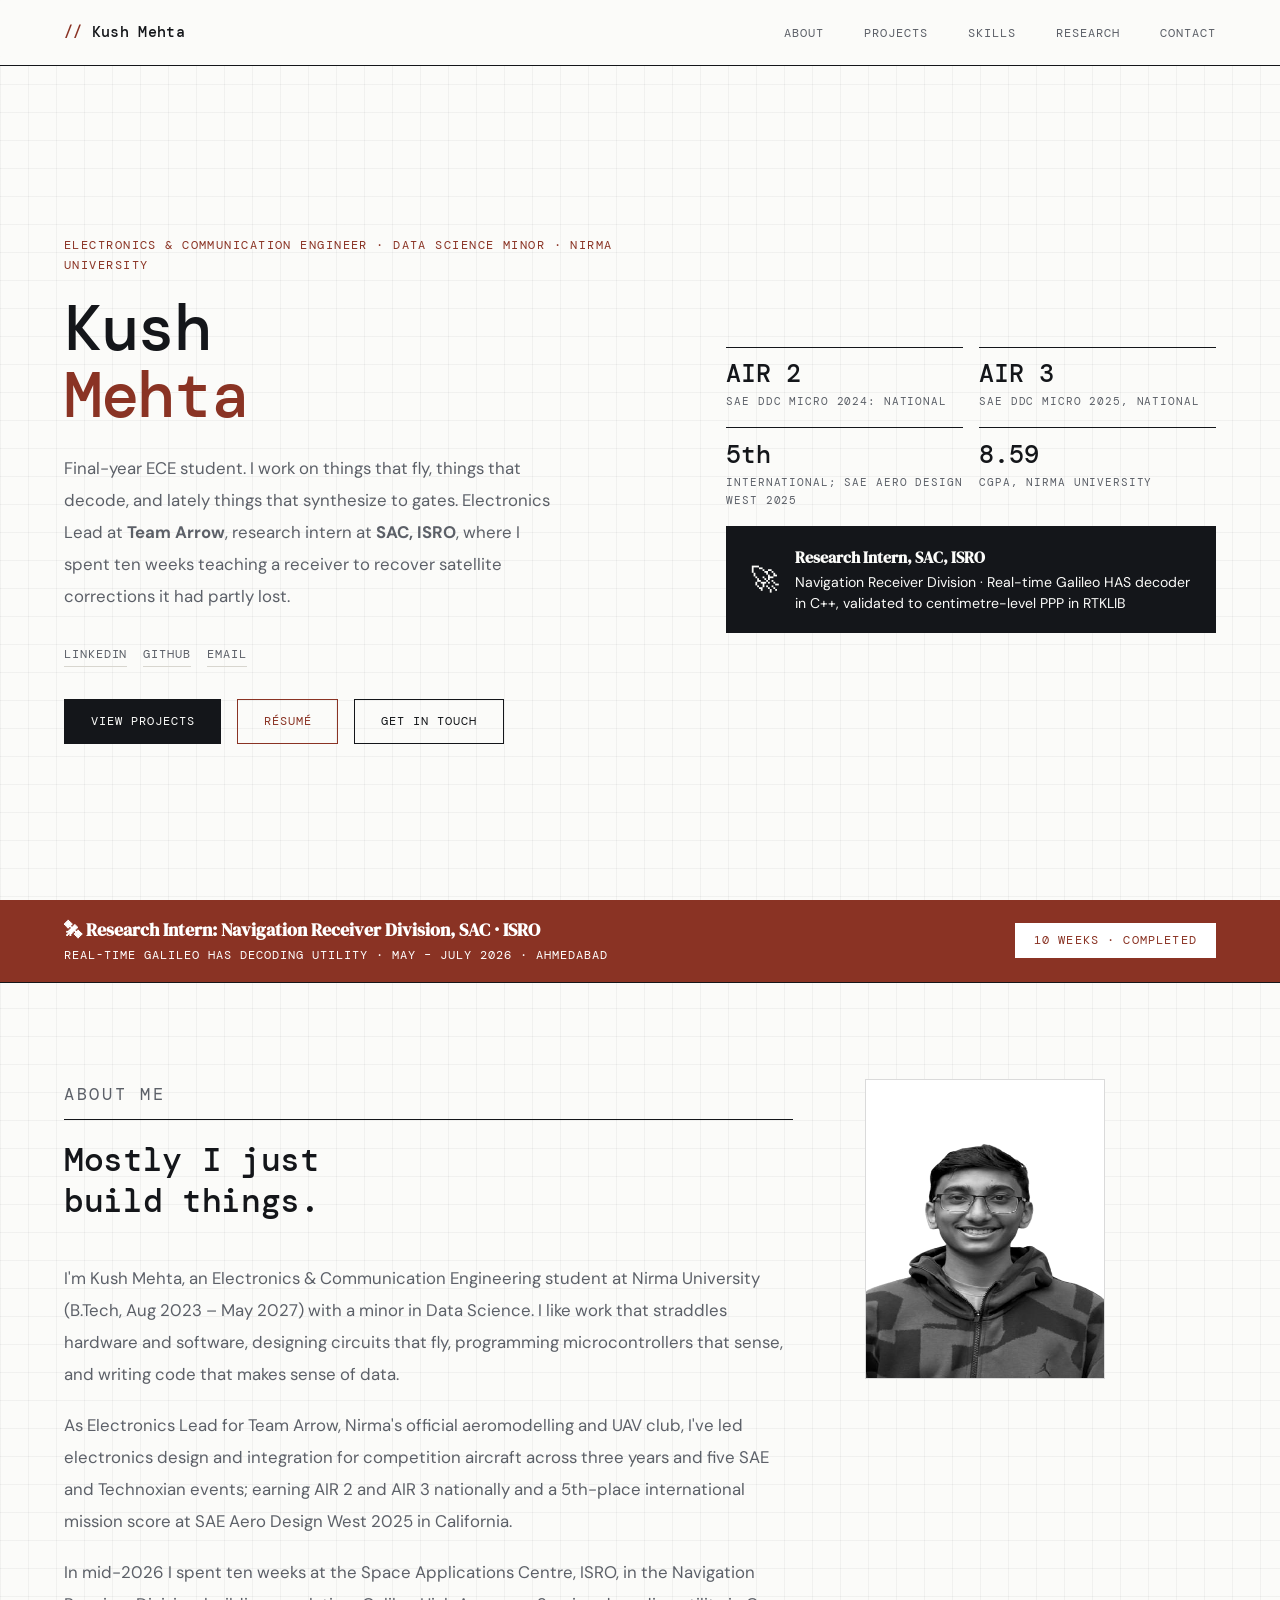
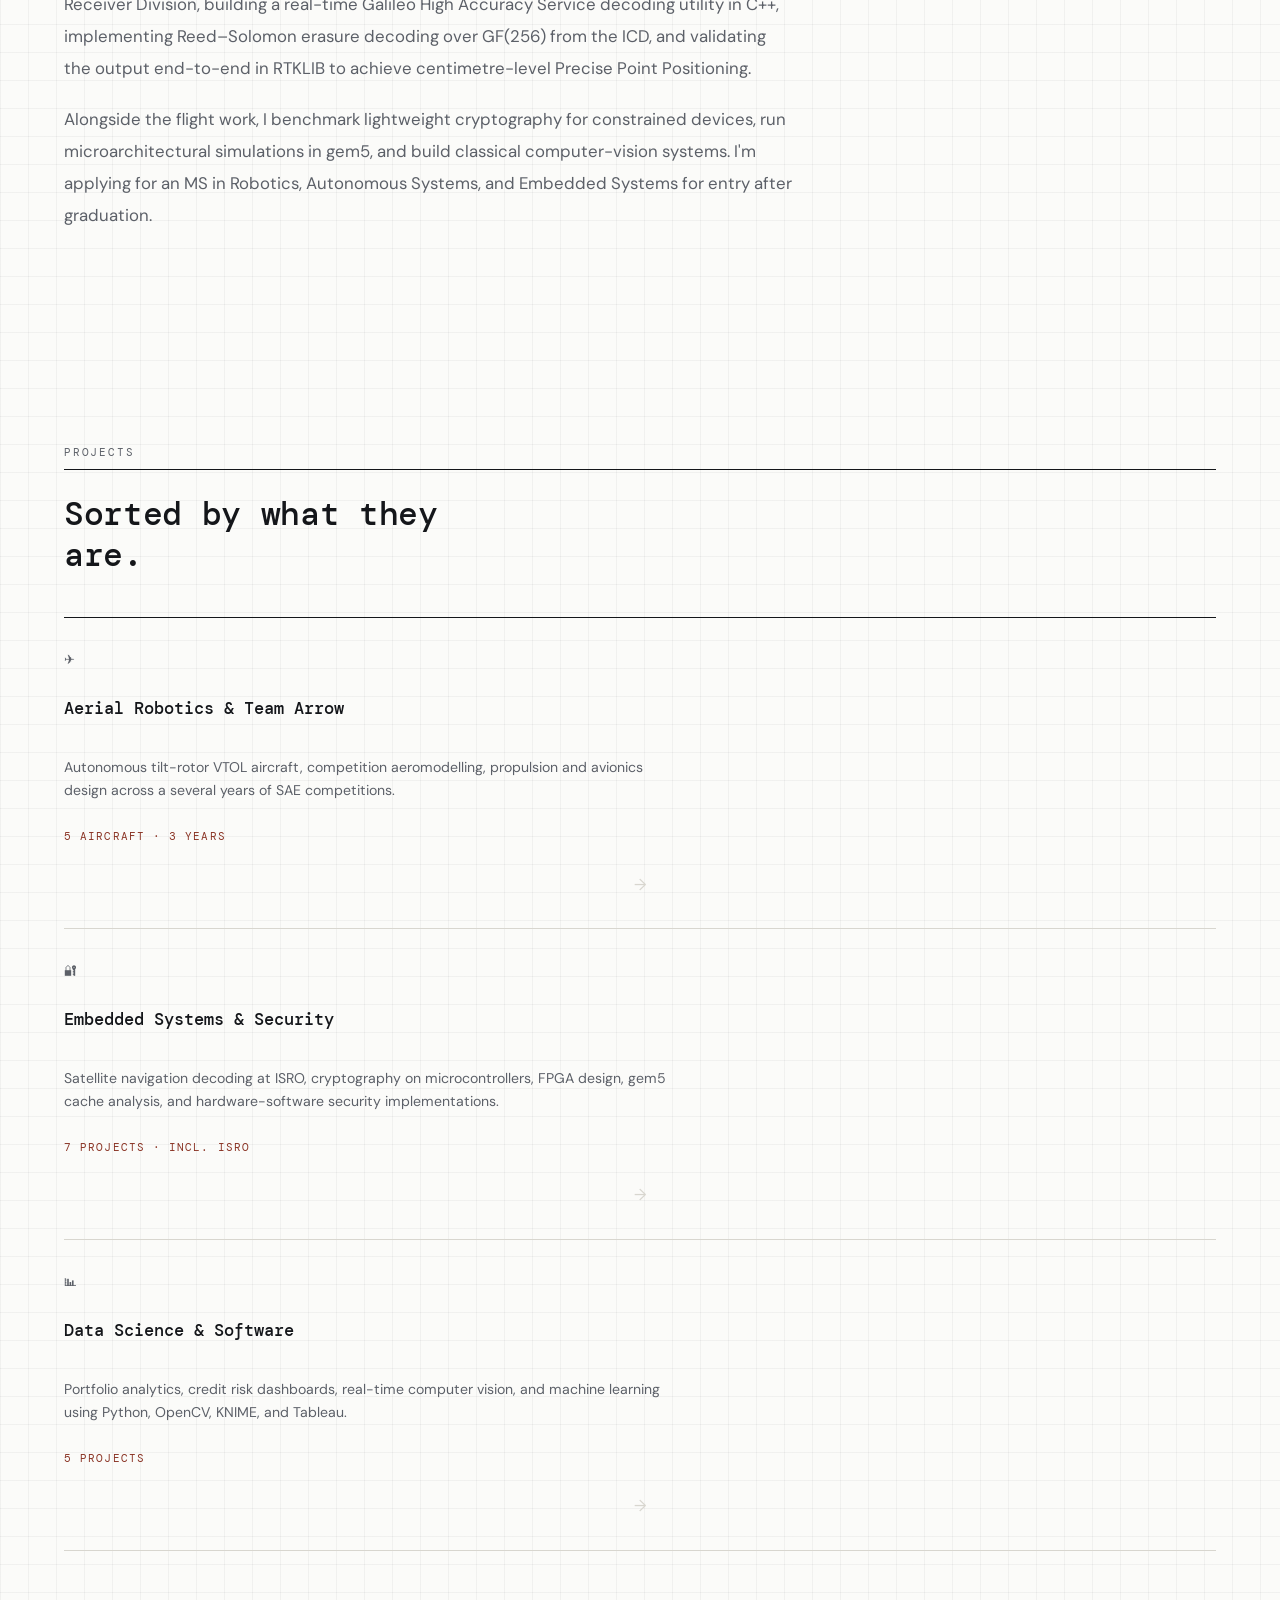
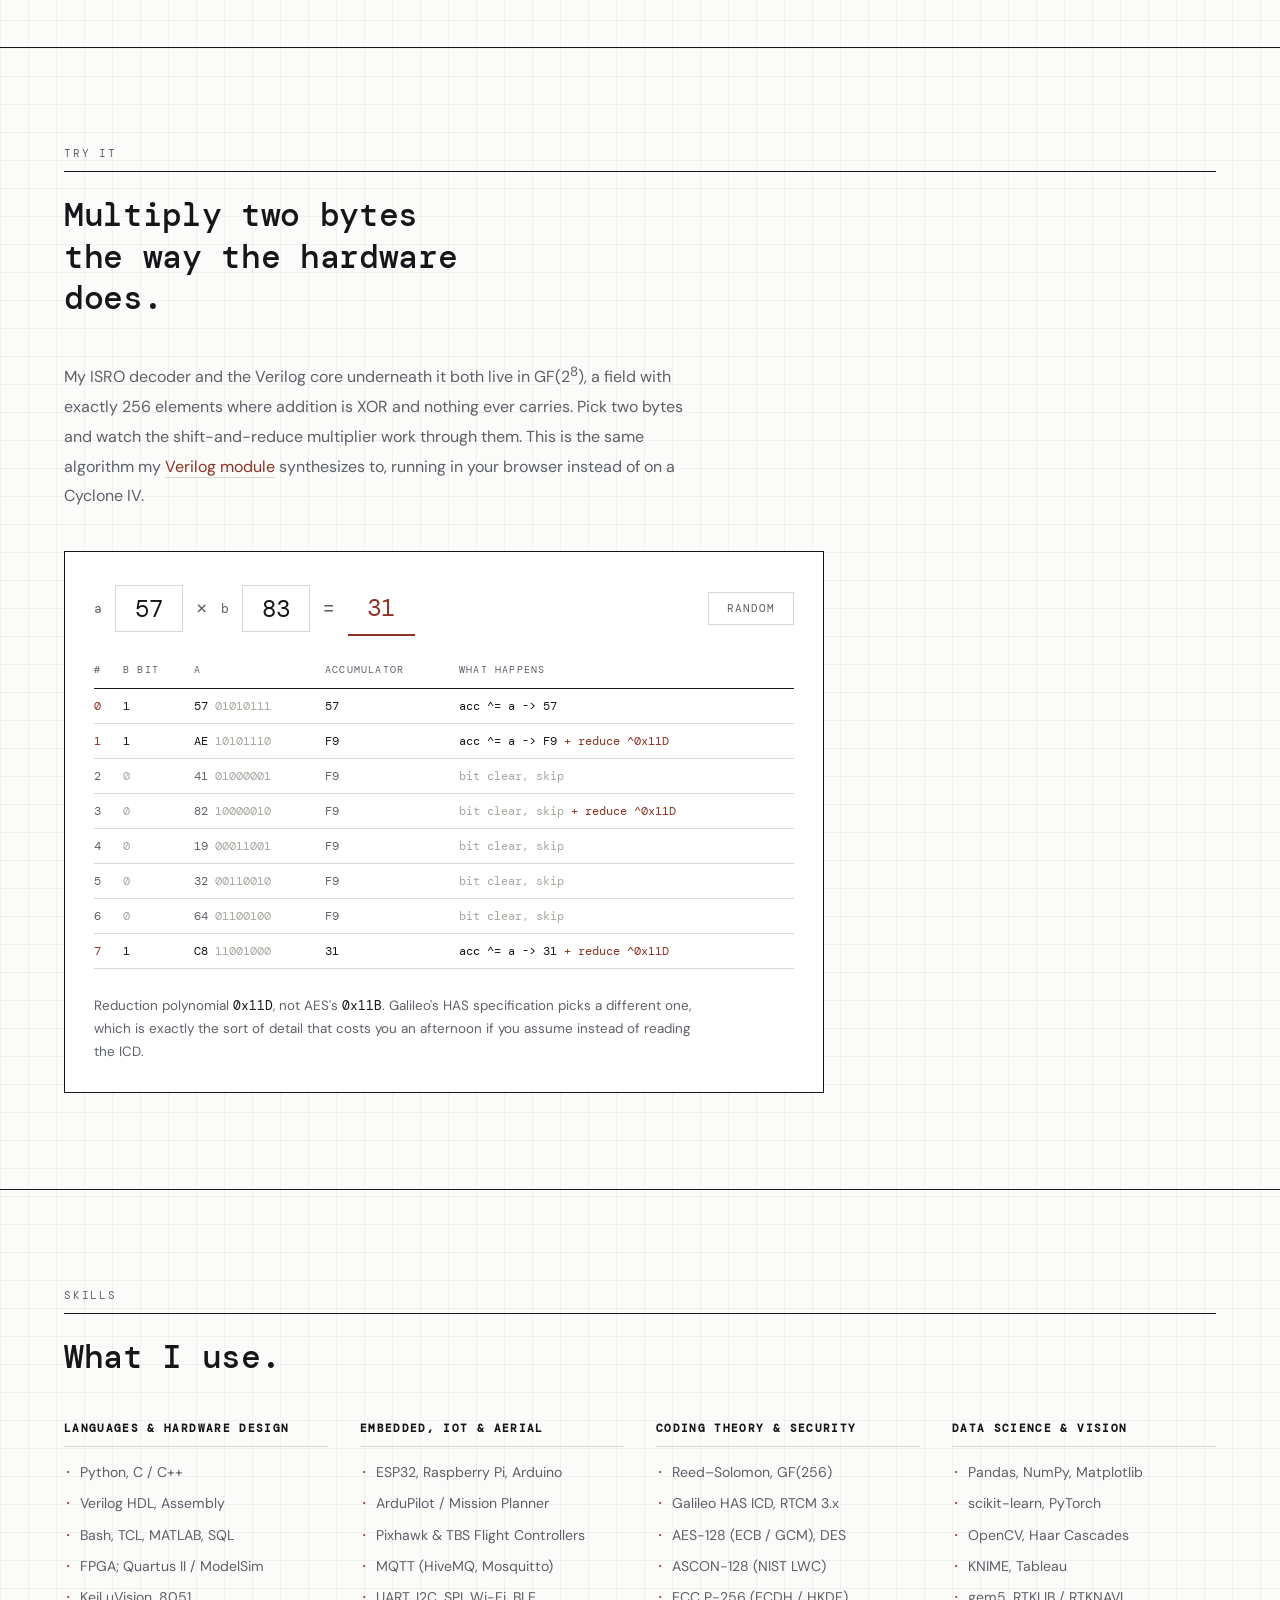
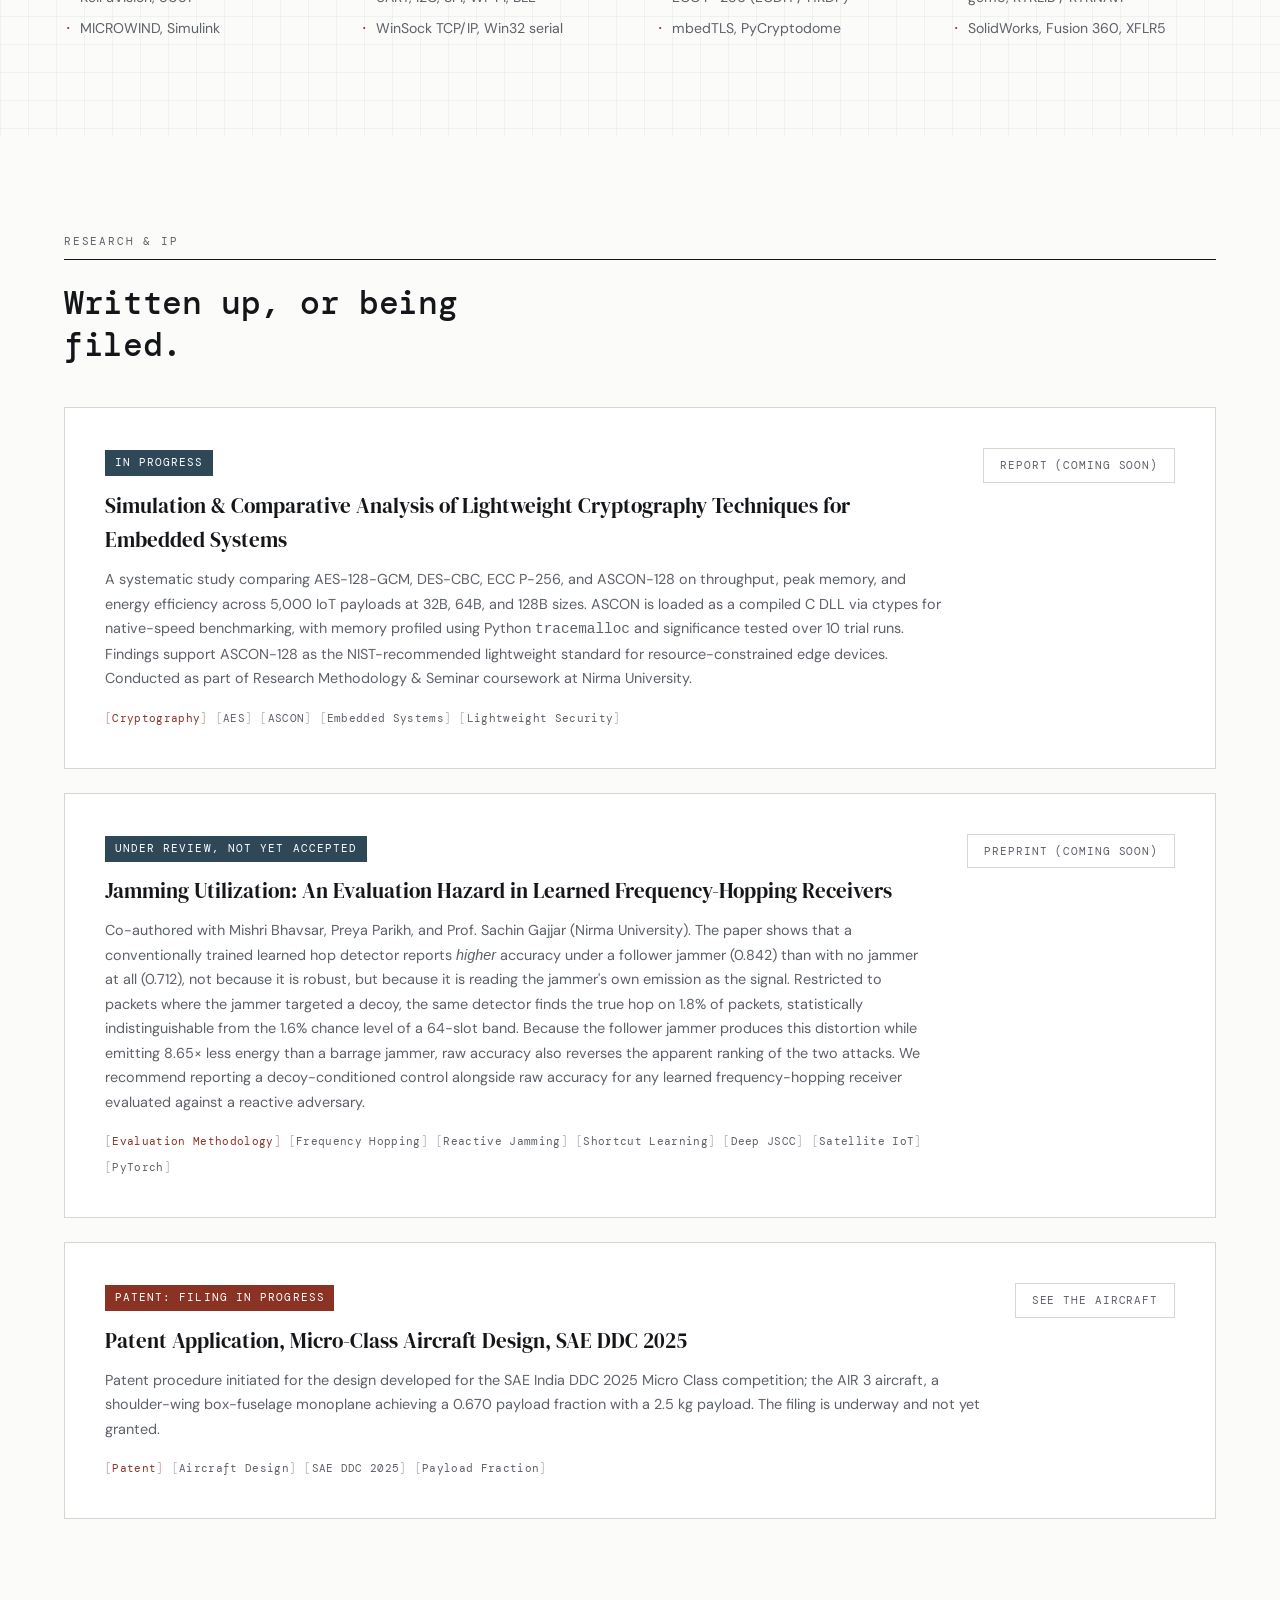
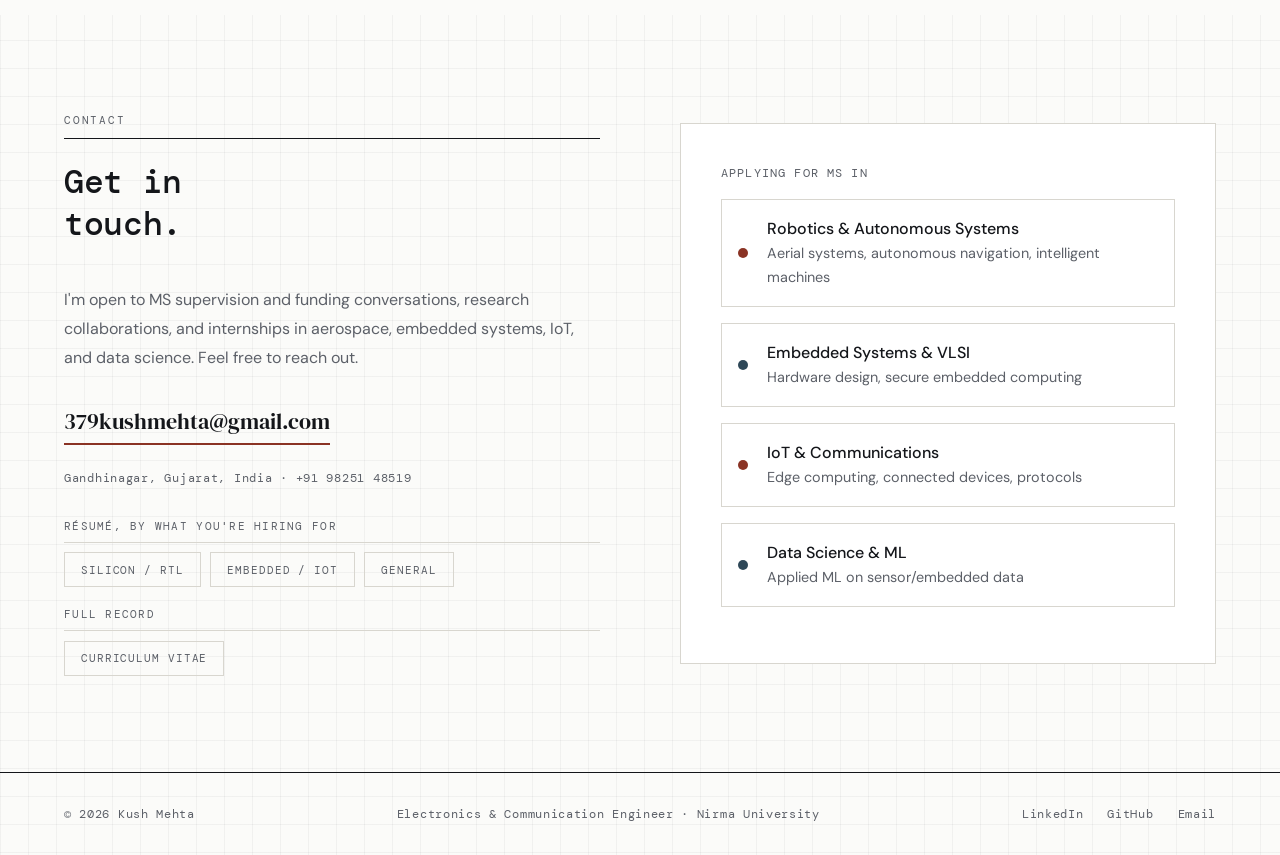
==== commit 78c16dca: "Redesign as engineering notebook; fix stale and unsorted downloads Downloads (the actual bug): - The" ====
--- a/index.html
+++ b/index.html
@@ -35,15 +35,16 @@
       animation: fadeUp 0.8s 0.2s forwards;
     }
     .hero-name {
-      font-family: 'DM Serif Display', serif;
-      font-size: clamp(3rem, 6vw, 5.5rem);
+      font-family: 'DM Mono', monospace;
+      font-weight: 500;
+      font-size: clamp(2.4rem, 5vw, 4.2rem);
       line-height: 1.05;
       letter-spacing: -0.02em;
       margin-bottom: 1.5rem;
       opacity: 0;
       animation: fadeUp 0.8s 0.4s forwards;
     }
-    .hero-name em { font-style: italic; color: var(--accent); }
+    .hero-name em { font-style: normal; color: var(--accent); }
     .hero-bio {
       font-size: 1.05rem;
       color: var(--muted);
@@ -82,15 +83,14 @@
     }
     .hero-stat-row { display: flex; gap: 1rem; }
     .hero-stat {
-      flex: 1; background: var(--card);
-      border: 1px solid var(--border); padding: 1.5rem;
-      transition: border-color 0.2s;
-    }
-    .hero-stat:hover { border-color: var(--accent); }
+      flex: 1; background: none;
+      border: none; border-top: 1.5px solid var(--rule);
+      padding: 0.9rem 0 0;
+    }
     .hero-stat-num {
-      font-family: 'DM Serif Display', serif;
-      font-size: 2.2rem; color: var(--accent);
-      line-height: 1; margin-bottom: 0.3rem;
+      font-family: 'DM Mono', monospace; font-weight: 500;
+      font-size: 1.55rem; color: var(--ink);
+      line-height: 1; margin-bottom: 0.4rem;
     }
     .hero-stat-label {
       font-family: 'DM Mono', monospace;
@@ -144,14 +144,10 @@
     }
 
     /* ABOUT */
-    #about { padding: 6rem 4rem; background: var(--card); border-top: 1px solid var(--border); border-bottom: 1px solid var(--border); }
+    #about { padding: 6rem 4rem; background: none; border-top: 1.5px solid var(--rule); }
     .about-grid { display: grid; grid-template-columns: 1.35fr 0.65fr; gap: 4.5rem; align-items: start; }
     .about-portrait { position: sticky; top: 110px; }
     .about-portrait img { width: 100%; max-width: 240px; display: block; filter: grayscale(1) contrast(1.05); border: 1px solid var(--border); }
-    .about-portrait figcaption {
-      font-family: 'DM Mono', monospace; font-size: 0.66rem; letter-spacing: 0.06em;
-      color: var(--muted); margin-top: 0.7rem; max-width: 240px; line-height: 1.6;
-    }
     .about-portrait img:hover { filter: none; }
     .about-text p { color: var(--muted); font-size: 1.05rem; line-height: 1.9; margin-bottom: 1.2rem; }
     .about-highlights { display: flex; flex-direction: column; gap: 1rem; }
@@ -167,10 +163,12 @@
 
     /* PROJECTS HUB */
     #projects { padding: 6rem 4rem; }
-    .project-categories { display: grid; grid-template-columns: repeat(3, 1fr); gap: 1.5px; background: var(--border); border: 1.5px solid var(--border); margin-bottom: 1.5px; }
+    .project-categories { display: block; border-top: 1.5px solid var(--rule); }
     .category-card {
-      background: var(--card);
-      padding: 2.5rem 2rem;
+      background: none;
+      border-bottom: 1px solid var(--border);
+      padding: 1.9rem 0;
+      display: grid; grid-template-columns: 2.2rem 1fr auto; gap: 1.6rem; align-items: baseline;
       text-decoration: none; color: inherit;
       position: relative; overflow: hidden;
       transition: background 0.2s;
@@ -178,14 +176,14 @@
     }
     .category-card::after {
       content: '→';
-      position: absolute;
-      bottom: 2rem; right: 2rem;
-      font-size: 1.4rem;
+      font-size: 1rem;
       color: var(--border);
       transition: color 0.2s, transform 0.2s;
-    }
-    .category-card:hover { background: #FAFAF7; }
-    .category-card:hover::after { color: var(--accent); transform: translateX(4px); }
+      align-self: center;
+    }
+    .category-card:hover { background: none; }
+    .category-card:hover .category-title { color: var(--accent); }
+    .category-card:hover::after { color: var(--accent); transform: translateX(5px); }
     .category-card::before {
       content: '';
       position: absolute; top: 0; left: 0;
@@ -195,10 +193,10 @@
       transform-origin: left;
       transition: transform 0.3s;
     }
-    .category-card:hover::before { transform: scaleX(1); }
-    .category-icon { font-size: 2rem; margin-bottom: 1.2rem; }
-    .category-title { font-family: 'DM Serif Display', serif; font-size: 1.3rem; margin-bottom: 0.6rem; }
-    .category-desc { font-size: 0.88rem; color: var(--muted); line-height: 1.6; margin-bottom: 1.5rem; flex: 1; }
+    .category-card:hover::before { transform: scaleX(0); }
+    .category-icon { font-family: 'DM Mono', monospace; font-size: 0.8rem; color: var(--muted); }
+    .category-title { font-family: 'DM Mono', monospace; font-weight: 500; font-size: 1.05rem; margin-bottom: 0.45rem; transition: color 0.2s; }
+    .category-desc { font-size: 0.88rem; color: var(--muted); line-height: 1.65; margin-bottom: 0; max-width: 62ch; }
     .category-count {
       font-family: 'DM Mono', monospace;
       font-size: 0.68rem; letter-spacing: 0.1em;
@@ -206,19 +204,19 @@
     }
 
     /* SKILLS STRIP */
-    #skills { padding: 6rem 4rem; background: var(--ink); color: var(--bg); }
-    #skills .section-label { color: var(--accent); }
-    #skills .section-title { color: var(--bg); }
+    #skills { padding: 6rem 4rem; background: none; color: var(--ink); border-top: 1.5px solid var(--rule); }
+    #skills .section-label { color: var(--muted); }
+    #skills .section-title { color: var(--ink); }
     .skills-grid { display: grid; grid-template-columns: repeat(4, 1fr); gap: 2rem; }
     .skill-group h3 {
-      font-family: 'DM Mono', monospace; font-size: 0.72rem;
+      font-family: 'DM Mono', monospace; font-size: 0.7rem;
       letter-spacing: 0.12em; text-transform: uppercase;
-      color: var(--accent); margin-bottom: 1rem;
-      padding-bottom: 0.6rem; border-bottom: 1px solid rgba(255,255,255,0.1);
+      color: var(--ink); margin-bottom: 0.9rem;
+      padding-bottom: 0.5rem; border-bottom: 1px solid var(--border);
     }
     .skill-list { list-style: none; display: flex; flex-direction: column; gap: 0.5rem; }
-    .skill-list li { font-size: 0.9rem; color: rgba(247,245,240,0.75); display: flex; align-items: center; gap: 0.5rem; }
-    .skill-list li::before { content: '—'; color: var(--accent); font-family: 'DM Mono', monospace; font-size: 0.7rem; }
+    .skill-list li { font-size: 0.88rem; color: var(--muted); display: flex; align-items: baseline; gap: 0.5rem; }
+    .skill-list li::before { content: '·'; color: var(--accent); font-family: 'DM Mono', monospace; }
 
     /* RESEARCH */
     #research { padding: 6rem 4rem; background: var(--bg); }
@@ -237,6 +235,15 @@
     }
     .research-title { font-family: 'DM Serif Display', serif; font-size: 1.3rem; margin-bottom: 0.6rem; }
     .research-desc { font-size: 0.9rem; color: var(--muted); line-height: 1.7; }
+
+    .dl-block { margin-top: 1.8rem; }
+    .dl-head {
+      font-family: 'DM Mono', monospace; font-size: 0.66rem;
+      letter-spacing: 0.12em; text-transform: uppercase; color: var(--muted);
+      margin: 1.2rem 0 0.6rem; padding-bottom: 0.4rem;
+      border-bottom: 1px solid var(--border);
+    }
+    .dl-row { display: flex; gap: 0.6rem; flex-wrap: wrap; }
 
     /* CONTACT */
     #contact { padding: 6rem 4rem; }
@@ -263,30 +270,30 @@
 
 
     /* GF(2^8) PLAYGROUND */
-    #gf-playground { padding: 6rem 4rem; background: var(--ink); color: var(--bg); }
-    #gf-playground .section-label { color: var(--accent); }
-    #gf-playground .section-title { color: var(--bg); }
-    .gf-lede { max-width: 620px; color: rgba(247,245,240,0.7); line-height: 1.85; font-size: 1rem; margin-bottom: 2.5rem; }
-    .gf-lede a { color: var(--accent); border-bottom: 1px solid rgba(200,92,45,0.5); text-decoration: none; }
+    #gf-playground { padding: 6rem 4rem; background: none; color: var(--ink); border-top: 1.5px solid var(--rule); }
+    #gf-playground .section-label { color: var(--muted); }
+    #gf-playground .section-title { color: var(--ink); }
+    .gf-lede { max-width: 620px; color: var(--muted); line-height: 1.85; font-size: 1rem; margin-bottom: 2.5rem; }
+    .gf-lede a { color: var(--accent); border-bottom: 1px solid var(--border); text-decoration: none; }
     .gf-lede a:hover { border-bottom-color: var(--accent); }
-    .gf-box { border: 1px solid rgba(255,255,255,0.14); padding: 2rem; max-width: 760px; background: rgba(255,255,255,0.02); }
+    .gf-box { border: 1.5px solid var(--rule); padding: 1.8rem; max-width: 760px; background: var(--card); }
     .gf-inputs { display: flex; align-items: center; gap: 0.85rem; flex-wrap: wrap; }
-    .gf-inputs label { font-family: 'DM Mono', monospace; font-size: 0.8rem; color: rgba(247,245,240,0.5); }
+    .gf-inputs label { font-family: 'DM Mono', monospace; font-size: 0.8rem; color: var(--muted); }
     .gf-inputs input {
-      width: 4.2rem; background: transparent; border: 1px solid rgba(255,255,255,0.25);
-      color: var(--bg); font-family: 'DM Mono', monospace; font-size: 1.5rem;
+      width: 4.2rem; background: transparent; border: 1px solid var(--border);
+      color: var(--ink); font-family: 'DM Mono', monospace; font-size: 1.5rem;
       padding: 0.45rem 0.6rem; text-align: center; text-transform: uppercase;
     }
     .gf-inputs input:focus { outline: none; border-color: var(--accent); }
-    .gf-op { font-family: 'DM Mono', monospace; font-size: 1.2rem; color: rgba(247,245,240,0.45); }
+    .gf-op { font-family: 'DM Mono', monospace; font-size: 1.2rem; color: var(--muted); }
     #gf-out {
       font-family: 'DM Mono', monospace; font-size: 1.5rem; color: var(--accent);
       border-bottom: 2px solid var(--accent); padding: 0.45rem 0.9rem; min-width: 4.2rem;
       text-align: center; display: inline-block;
     }
     #gf-rand {
-      margin-left: auto; background: transparent; color: rgba(247,245,240,0.6);
-      border: 1px solid rgba(255,255,255,0.25); font-family: 'DM Mono', monospace;
+      margin-left: auto; background: transparent; color: var(--muted);
+      border: 1px solid var(--border); font-family: 'DM Mono', monospace;
       font-size: 0.7rem; letter-spacing: 0.1em; text-transform: uppercase;
       padding: 0.55rem 1.1rem; cursor: pointer; transition: color 0.2s, border-color 0.2s;
     }
@@ -296,16 +303,16 @@
     .gf-steps { width: 100%; border-collapse: collapse; font-family: 'DM Mono', monospace; font-size: 0.78rem; }
     .gf-steps th {
       text-align: left; font-weight: 400; font-size: 0.62rem; letter-spacing: 0.12em;
-      text-transform: uppercase; color: rgba(247,245,240,0.4);
-      border-bottom: 1px solid rgba(255,255,255,0.18); padding: 0 0.8rem 0.6rem 0;
-    }
-    .gf-steps td { padding: 0.42rem 0.8rem 0.42rem 0; color: rgba(247,245,240,0.75); border-bottom: 1px solid rgba(255,255,255,0.06); white-space: nowrap; }
-    .gf-steps tr.on td { color: var(--bg); }
+      text-transform: uppercase; color: var(--muted);
+      border-bottom: 1.5px solid var(--rule); padding: 0 0.8rem 0.6rem 0;
+    }
+    .gf-steps td { padding: 0.42rem 0.8rem 0.42rem 0; color: var(--muted); border-bottom: 1px solid var(--border); white-space: nowrap; }
+    .gf-steps tr.on td { color: var(--ink); }
     .gf-steps tr.on td:first-child { color: var(--accent); }
-    .gf-steps .muted { color: rgba(247,245,240,0.32); }
+    .gf-steps .muted { color: #A8A79F; }
     .gf-steps .xor { color: var(--accent); }
-    .gf-foot { margin-top: 1.6rem; font-size: 0.84rem; color: rgba(247,245,240,0.45); line-height: 1.7; max-width: 620px; }
-    .gf-foot code { font-family: 'DM Mono', monospace; color: rgba(247,245,240,0.75); }
+    .gf-foot { margin-top: 1.6rem; font-size: 0.84rem; color: var(--muted); line-height: 1.7; max-width: 620px; }
+    .gf-foot code { font-family: 'DM Mono', monospace; color: var(--ink); }
     @media (max-width: 900px) {
       #gf-playground { padding: 4rem 1.5rem; }
       .gf-box { padding: 1.2rem; }
@@ -357,7 +364,7 @@
     </div>
     <div class="hero-ctas">
       <a href="#projects" class="btn btn-primary">View Projects</a>
-      <a href="Kush_Mehta_Resume.pdf" class="btn btn-accent" download>Download Résumé</a>
+      <a href="Kush_Mehta_Resume_General.pdf" class="btn btn-accent" download>Résumé</a>
       <a href="#contact" class="btn btn-outline">Get in Touch</a>
     </div>
   </div>
@@ -414,9 +421,7 @@
     </div>
     <figure class="about-portrait reveal">
       <img src="kush.jpg" alt="Kush Mehta" width="240" height="300"/>
-      <figcaption>Ahmedabad, Gujarat.<br/>Currently: final year, and a Verilog core that
-      took three rewrites before the testbench stopped lying to me.</figcaption>
-    </figure>
+        </figure>
     </div>
 </section>
 
@@ -627,9 +632,17 @@
       <p style="margin-top:1.5rem;font-family:'DM Mono',monospace;font-size:0.75rem;letter-spacing:0.06em;color:var(--muted);">
         Gandhinagar, Gujarat, India · +91 98251 48519
       </p>
-      <div style="margin-top:1.5rem;display:flex;gap:1rem;flex-wrap:wrap;">
-        <a href="Kush_Mehta_Resume.pdf" class="btn-small" download>Résumé (PDF)</a>
-        <a href="Kush_Mehta_CV.pdf" class="btn-small" download>Full CV (PDF)</a>
+      <div class="dl-block">
+        <p class="dl-head">Résumé, by what you're hiring for</p>
+        <div class="dl-row">
+          <a href="Kush_Mehta_Resume_Silicon.pdf" class="btn-small" download>Silicon / RTL</a>
+          <a href="Kush_Mehta_Resume_Embedded.pdf" class="btn-small" download>Embedded / IoT</a>
+          <a href="Kush_Mehta_Resume_General.pdf" class="btn-small" download>General</a>
+        </div>
+        <p class="dl-head">Full record</p>
+        <div class="dl-row">
+          <a href="Kush_Mehta_CV.pdf" class="btn-small" download>Curriculum Vitae</a>
+        </div>
       </div>
     </div>
     <div class="contact-right reveal">
--- a/style.css
+++ b/style.css
@@ -2,23 +2,29 @@
 *, *::before, *::after { box-sizing: border-box; margin: 0; padding: 0; }
 
 :root {
-  --bg: #F7F5F0;
-  --ink: #0F0F0E;
-  --muted: #6B6860;
-  --accent: #C85C2D;
-  --accent2: #2D6BC8;
-  --border: #DDD9D0;
+  --bg: #FBFBF9;
+  --ink: #14161A;
+  --muted: #5C6068;
+  --accent: #8A3324;          /* oxide red, used sparingly */
+  --accent2: #2F4858;         /* slate, for the second domain */
+  --border: #D8D6CF;
+  --rule: #14161A;            /* heavy rules, notebook style */
   --card: #FFFFFF;
+  --grid: rgba(20,22,26,0.045);
 }
 
 html { scroll-behavior: smooth; }
 
 body {
   background: var(--bg);
+  background-image:
+    linear-gradient(var(--grid) 1px, transparent 1px),
+    linear-gradient(90deg, var(--grid) 1px, transparent 1px);
+  background-size: 28px 28px;
   color: var(--ink);
   font-family: 'DM Sans', sans-serif;
   font-size: 16px;
-  line-height: 1.6;
+  line-height: 1.65;
   overflow-x: hidden;
 }
 
@@ -28,16 +34,19 @@
   z-index: 100;
   display: flex; align-items: center; justify-content: space-between;
   padding: 1.2rem 4rem;
-  background: rgba(247,245,240,0.92);
-  backdrop-filter: blur(12px);
-  border-bottom: 1px solid var(--border);
+  background: rgba(251,251,249,0.94);
+  backdrop-filter: blur(10px);
+  border-bottom: 1.5px solid var(--rule);
 }
 .nav-logo {
-  font-family: 'DM Serif Display', serif;
-  font-size: 1.2rem;
+  font-family: 'DM Mono', monospace;
+  font-size: 0.92rem;
+  font-weight: 500;
+  letter-spacing: 0.02em;
   color: var(--ink);
   text-decoration: none;
 }
+.nav-logo::before { content: '// '; color: var(--accent); }
 .nav-links { display: flex; gap: 2.5rem; list-style: none; }
 .nav-links a {
   font-family: 'DM Mono', monospace;
@@ -52,7 +61,7 @@
 
 /* BUTTONS */
 .btn {
-  padding: 0.75rem 2rem;
+  padding: 0.7rem 1.6rem;
   font-family: 'DM Mono', monospace;
   font-size: 0.78rem;
   letter-spacing: 0.08em;
@@ -62,12 +71,12 @@
   transition: all 0.2s;
   display: inline-block;
 }
-.btn-primary { background: var(--ink); color: var(--bg); }
+.btn-primary { background: var(--ink); color: var(--bg); border: 1.5px solid var(--ink); }
 .btn-primary:hover { background: var(--accent); }
 .btn-outline { background: transparent; color: var(--ink); border: 1.5px solid var(--ink); }
 .btn-outline:hover { border-color: var(--accent); color: var(--accent); }
 .btn-small {
-  padding: 0.5rem 1.2rem;
+  padding: 0.45rem 1rem;
   font-family: 'DM Mono', monospace;
   font-size: 0.7rem;
   letter-spacing: 0.08em;
@@ -79,8 +88,8 @@
   display: inline-block;
 }
 .btn-small:hover { border-color: var(--accent); color: var(--accent); }
-.btn-accent { background: var(--accent); color: #fff; }
-.btn-accent:hover { background: var(--ink); }
+.btn-accent { background: transparent; color: var(--accent); border: 1.5px solid var(--accent); }
+.btn-accent:hover { background: var(--accent); color: #fff; }
 
 /* FOCUS VISIBILITY */
 a:focus-visible, .btn:focus-visible, .btn-small:focus-visible {
@@ -99,43 +108,47 @@
 /* SECTION LABELS */
 .section-label {
   font-family: 'DM Mono', monospace;
-  font-size: 0.72rem;
-  letter-spacing: 0.14em;
+  font-size: 0.7rem;
+  letter-spacing: 0.16em;
   text-transform: uppercase;
-  color: var(--accent);
-  margin-bottom: 0.6rem;
+  color: var(--muted);
+  padding-bottom: 0.5rem;
+  margin-bottom: 1.4rem;
+  border-bottom: 1.5px solid var(--rule);
+  display: block;
 }
 .section-title {
-  font-family: 'DM Serif Display', serif;
-  font-size: clamp(2rem, 4vw, 3rem);
-  line-height: 1.1;
-  letter-spacing: -0.02em;
-  margin-bottom: 3rem;
+  font-family: 'DM Mono', monospace;
+  font-size: clamp(1.5rem, 2.6vw, 2.1rem);
+  font-weight: 500;
+  line-height: 1.25;
+  letter-spacing: -0.01em;
+  margin-bottom: 2.6rem;
+  max-width: 22ch;
 }
-.divider {
-  height: 1px;
-  background: var(--border);
-  margin: 0 4rem;
-}
+.divider { height: 0; margin: 0; }
 
 /* TAG */
 .tag {
   font-family: 'DM Mono', monospace;
-  font-size: 0.65rem;
-  letter-spacing: 0.06em;
-  padding: 0.25rem 0.6rem;
-  background: var(--bg);
-  border: 1px solid var(--border);
+  font-size: 0.68rem;
+  letter-spacing: 0.03em;
+  padding: 0;
+  background: none;
+  border: none;
   color: var(--muted);
-  text-transform: uppercase;
+  text-transform: none;
 }
-.tag.accent { background: var(--accent); color: white; border-color: var(--accent); }
-.tag.blue { background: var(--accent2); color: white; border-color: var(--accent2); }
+.tag::before { content: '['; opacity: 0.45; }
+.tag::after  { content: ']'; opacity: 0.45; }
+.tag.accent { color: var(--accent); }
+.tag.blue   { color: var(--accent2); }
 
 /* FOOTER */
 footer {
-  background: var(--ink);
-  color: rgba(247,245,240,0.4);
+  background: transparent;
+  color: var(--muted);
+  border-top: 1.5px solid var(--rule);
   padding: 2rem 4rem;
   display: flex;
   justify-content: space-between;
@@ -144,7 +157,7 @@
   font-size: 0.72rem;
   letter-spacing: 0.06em;
 }
-footer a { color: rgba(247,245,240,0.4); text-decoration: none; }
+footer a { color: var(--muted); text-decoration: none; }
 footer a:hover { color: var(--accent); }
 
 /* ANIMATIONS */
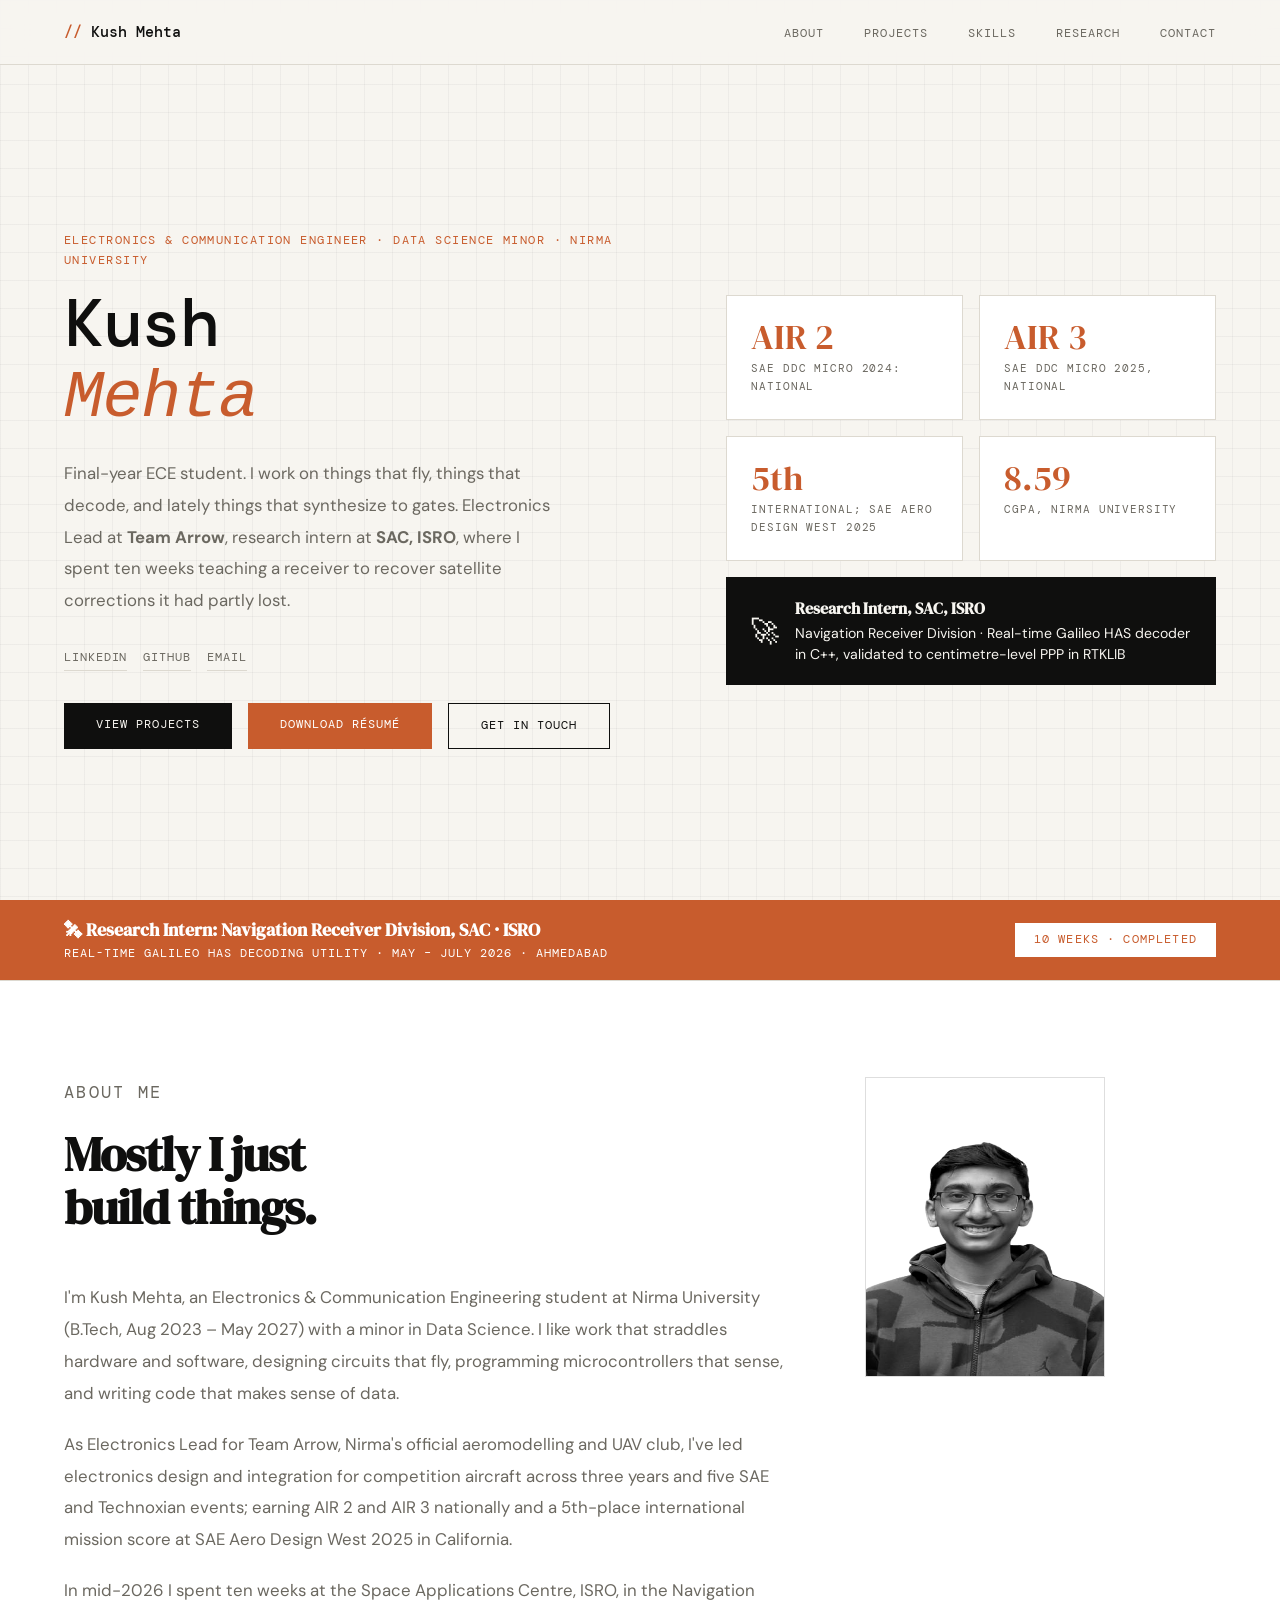
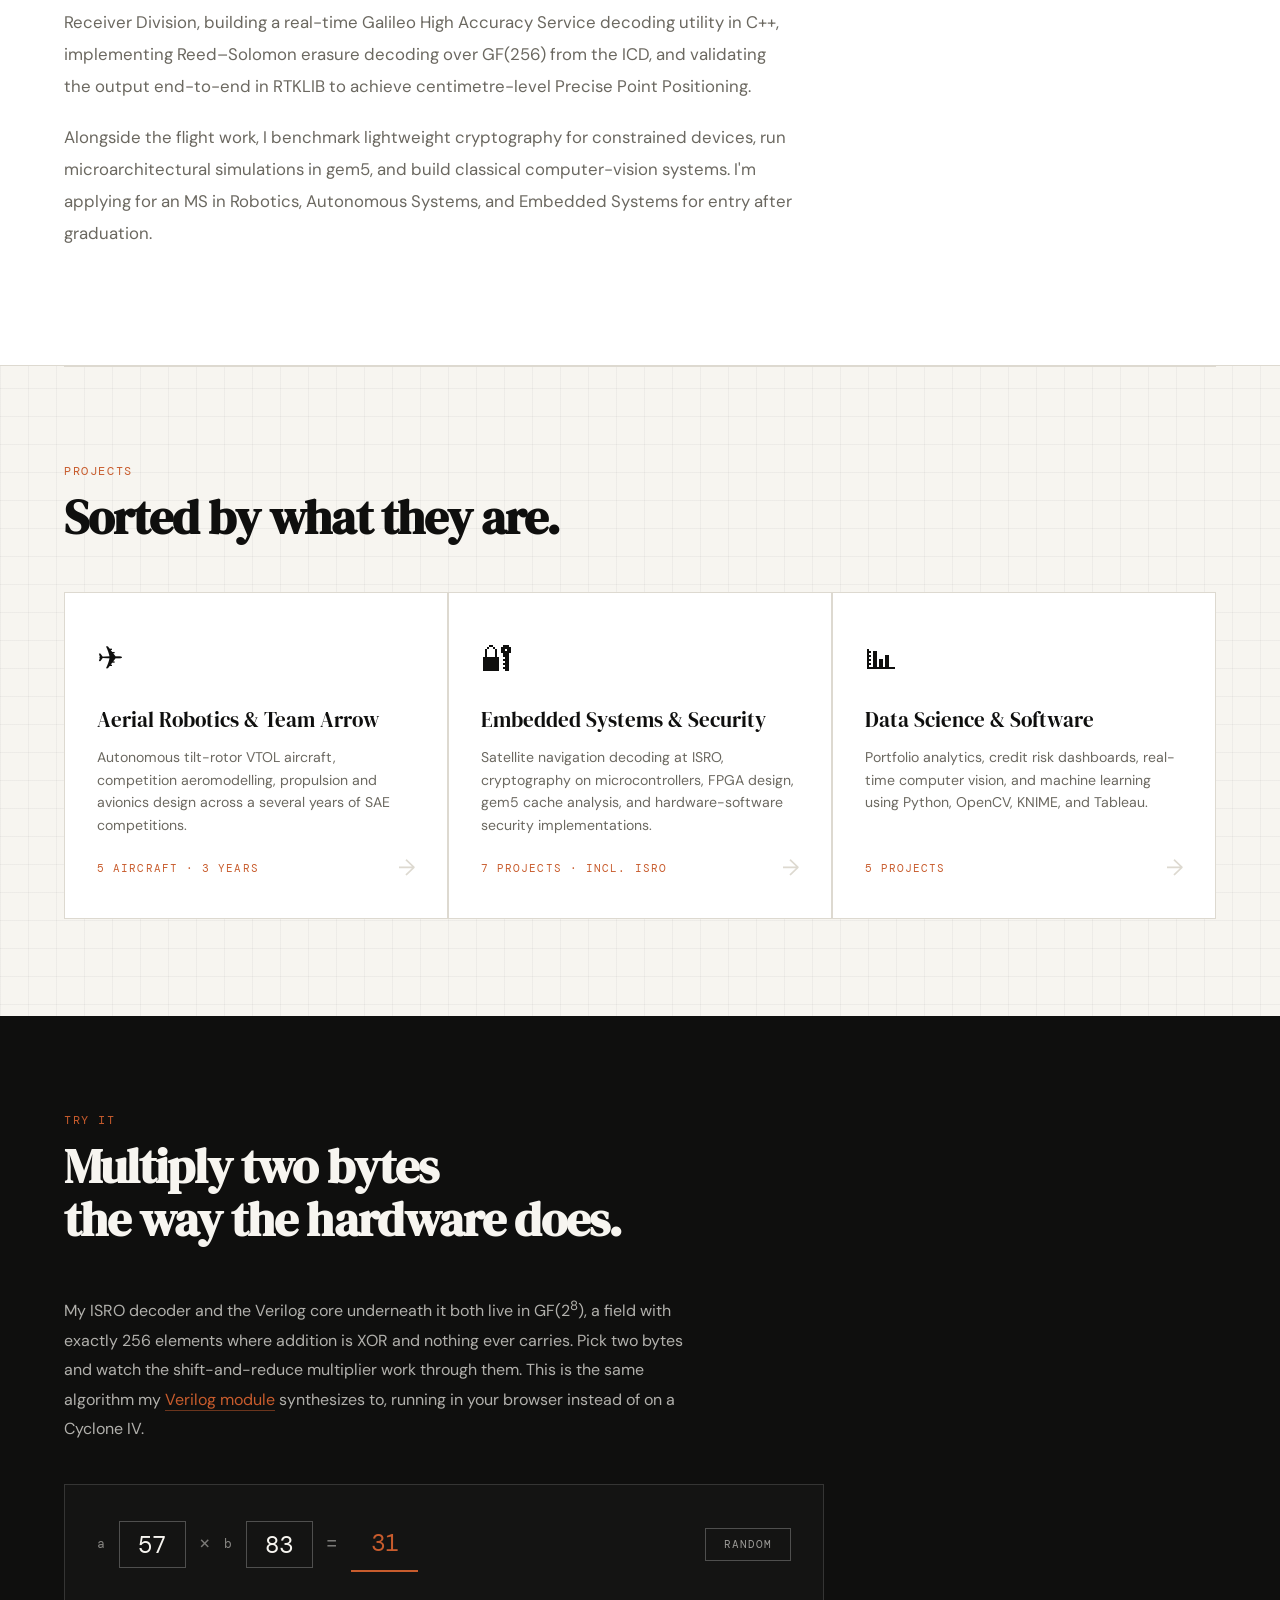
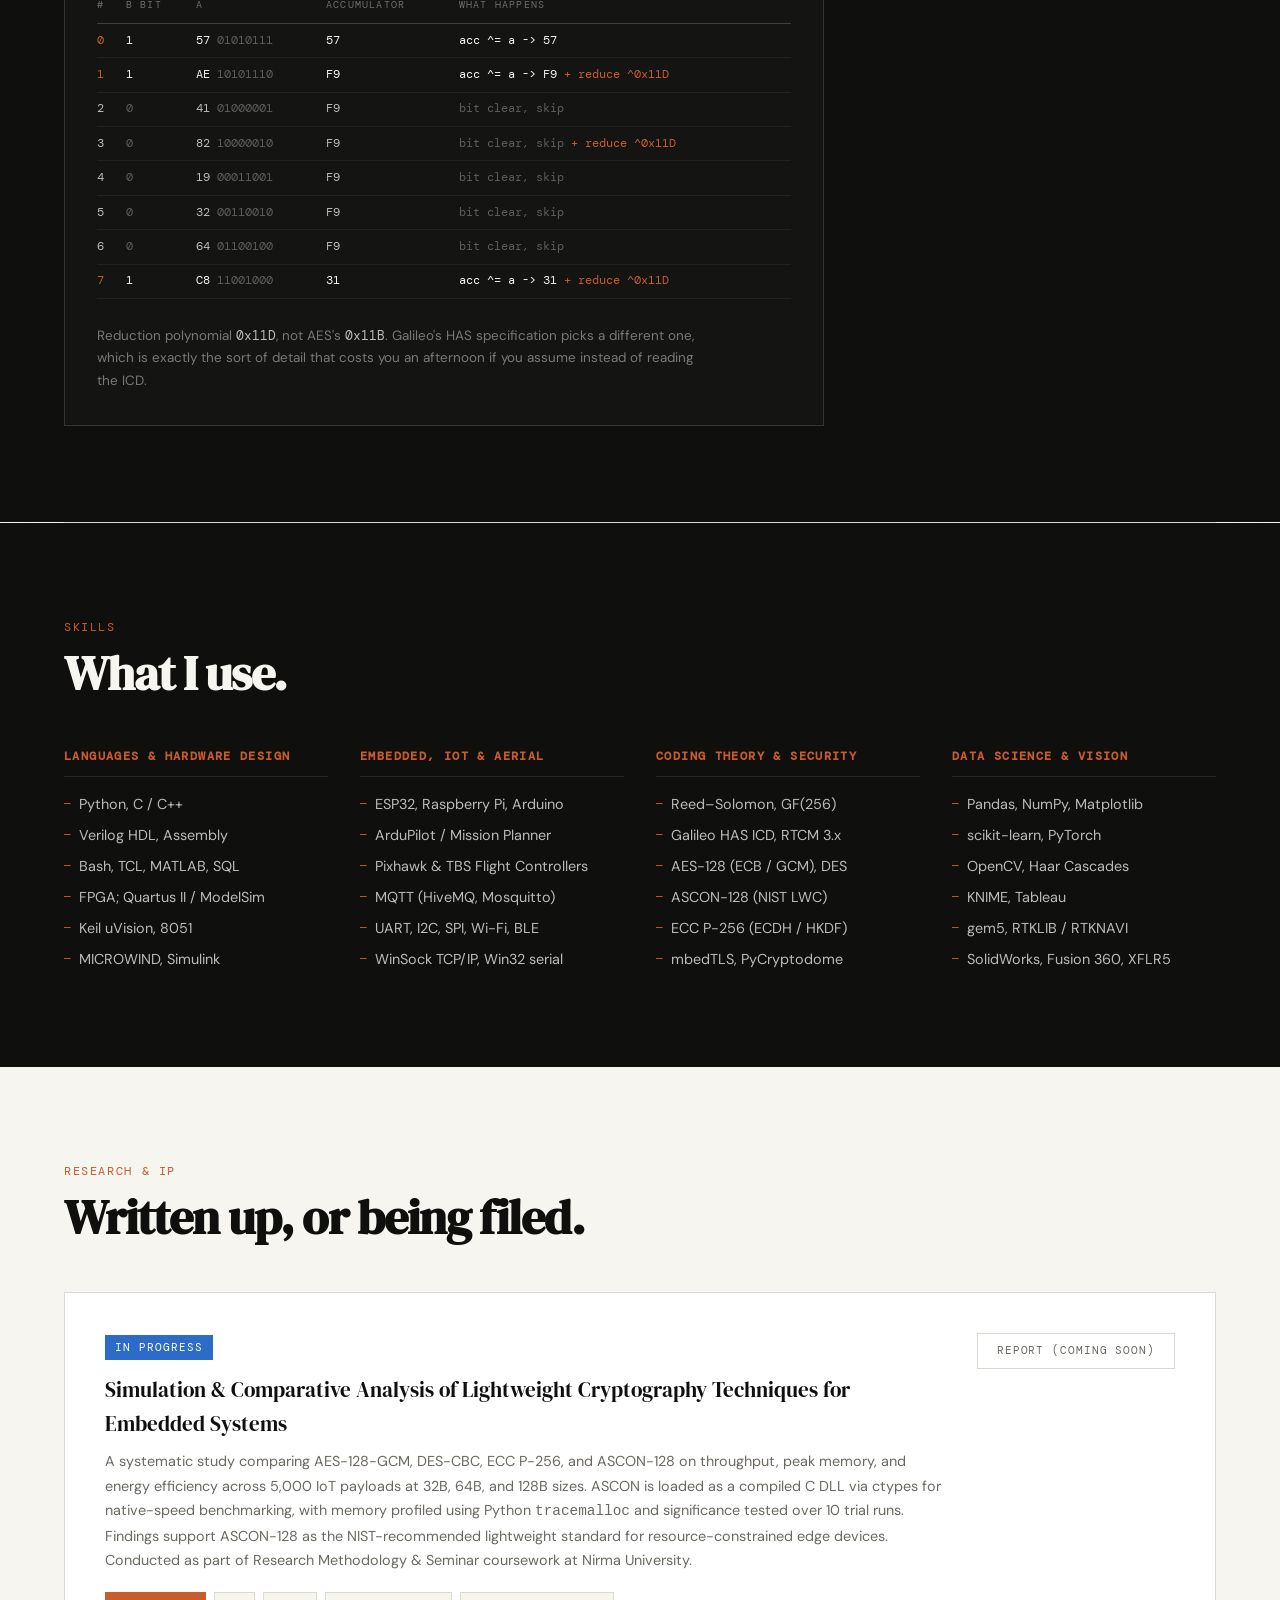
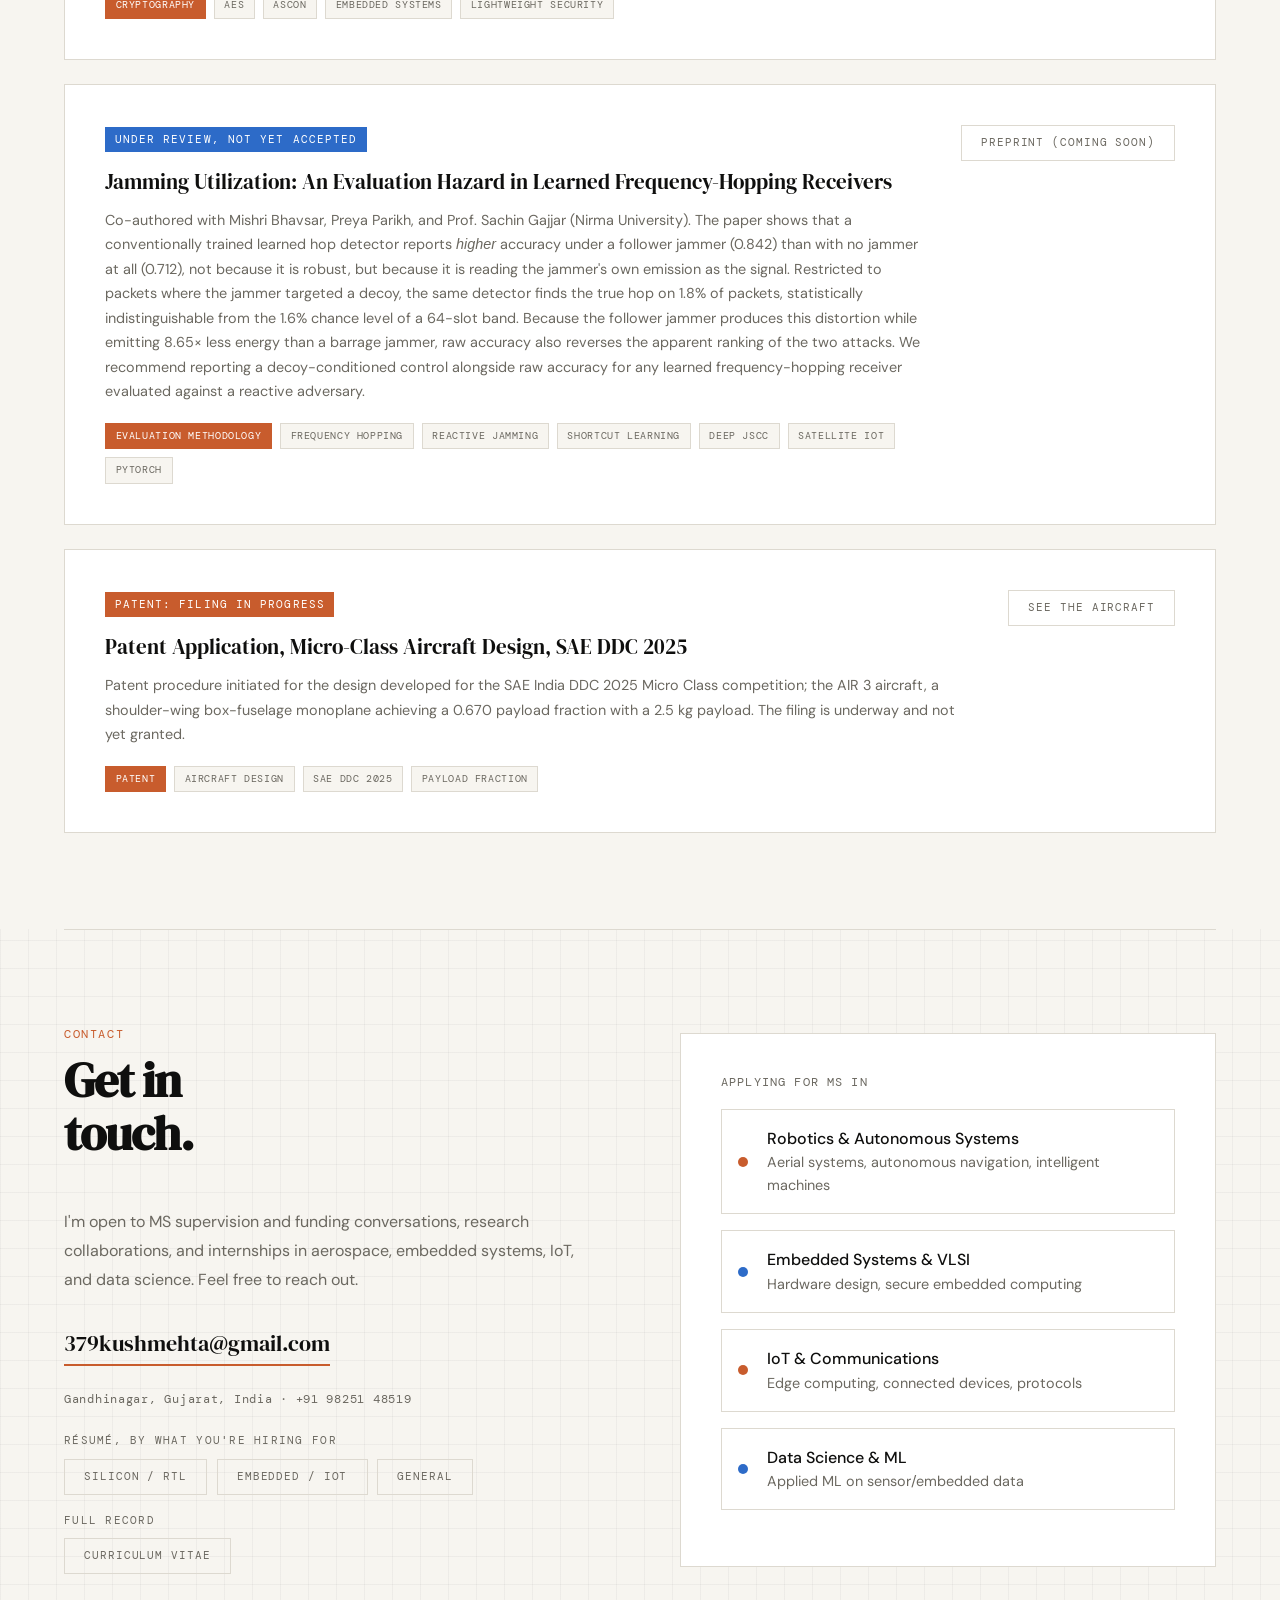
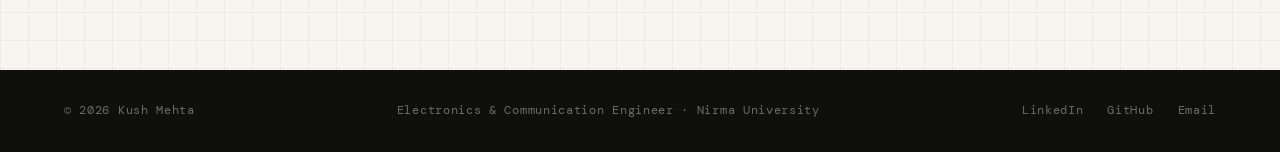
==== commit 8b544d19: "Revert notebook redesign; keep grid background and mono nameplate The redesign flattened the section" ====
--- a/index.html
+++ b/index.html
@@ -37,14 +37,14 @@
     .hero-name {
       font-family: 'DM Mono', monospace;
       font-weight: 500;
-      font-size: clamp(2.4rem, 5vw, 4.2rem);
+      font-size: clamp(2.6rem, 5.2vw, 4.6rem);
       line-height: 1.05;
       letter-spacing: -0.02em;
       margin-bottom: 1.5rem;
       opacity: 0;
       animation: fadeUp 0.8s 0.4s forwards;
     }
-    .hero-name em { font-style: normal; color: var(--accent); }
+    .hero-name em { font-style: italic; color: var(--accent); }
     .hero-bio {
       font-size: 1.05rem;
       color: var(--muted);
@@ -83,14 +83,15 @@
     }
     .hero-stat-row { display: flex; gap: 1rem; }
     .hero-stat {
-      flex: 1; background: none;
-      border: none; border-top: 1.5px solid var(--rule);
-      padding: 0.9rem 0 0;
-    }
+      flex: 1; background: var(--card);
+      border: 1px solid var(--border); padding: 1.5rem;
+      transition: border-color 0.2s;
+    }
+    .hero-stat:hover { border-color: var(--accent); }
     .hero-stat-num {
-      font-family: 'DM Mono', monospace; font-weight: 500;
-      font-size: 1.55rem; color: var(--ink);
-      line-height: 1; margin-bottom: 0.4rem;
+      font-family: 'DM Serif Display', serif;
+      font-size: 2.2rem; color: var(--accent);
+      line-height: 1; margin-bottom: 0.3rem;
     }
     .hero-stat-label {
       font-family: 'DM Mono', monospace;
@@ -144,7 +145,7 @@
     }
 
     /* ABOUT */
-    #about { padding: 6rem 4rem; background: none; border-top: 1.5px solid var(--rule); }
+    #about { padding: 6rem 4rem; background: var(--card); border-top: 1px solid var(--border); border-bottom: 1px solid var(--border); }
     .about-grid { display: grid; grid-template-columns: 1.35fr 0.65fr; gap: 4.5rem; align-items: start; }
     .about-portrait { position: sticky; top: 110px; }
     .about-portrait img { width: 100%; max-width: 240px; display: block; filter: grayscale(1) contrast(1.05); border: 1px solid var(--border); }
@@ -163,12 +164,10 @@
 
     /* PROJECTS HUB */
     #projects { padding: 6rem 4rem; }
-    .project-categories { display: block; border-top: 1.5px solid var(--rule); }
+    .project-categories { display: grid; grid-template-columns: repeat(3, 1fr); gap: 1.5px; background: var(--border); border: 1.5px solid var(--border); margin-bottom: 1.5px; }
     .category-card {
-      background: none;
-      border-bottom: 1px solid var(--border);
-      padding: 1.9rem 0;
-      display: grid; grid-template-columns: 2.2rem 1fr auto; gap: 1.6rem; align-items: baseline;
+      background: var(--card);
+      padding: 2.5rem 2rem;
       text-decoration: none; color: inherit;
       position: relative; overflow: hidden;
       transition: background 0.2s;
@@ -176,14 +175,14 @@
     }
     .category-card::after {
       content: '→';
-      font-size: 1rem;
+      position: absolute;
+      bottom: 2rem; right: 2rem;
+      font-size: 1.4rem;
       color: var(--border);
       transition: color 0.2s, transform 0.2s;
-      align-self: center;
-    }
-    .category-card:hover { background: none; }
-    .category-card:hover .category-title { color: var(--accent); }
-    .category-card:hover::after { color: var(--accent); transform: translateX(5px); }
+    }
+    .category-card:hover { background: #FAFAF7; }
+    .category-card:hover::after { color: var(--accent); transform: translateX(4px); }
     .category-card::before {
       content: '';
       position: absolute; top: 0; left: 0;
@@ -193,10 +192,10 @@
       transform-origin: left;
       transition: transform 0.3s;
     }
-    .category-card:hover::before { transform: scaleX(0); }
-    .category-icon { font-family: 'DM Mono', monospace; font-size: 0.8rem; color: var(--muted); }
-    .category-title { font-family: 'DM Mono', monospace; font-weight: 500; font-size: 1.05rem; margin-bottom: 0.45rem; transition: color 0.2s; }
-    .category-desc { font-size: 0.88rem; color: var(--muted); line-height: 1.65; margin-bottom: 0; max-width: 62ch; }
+    .category-card:hover::before { transform: scaleX(1); }
+    .category-icon { font-size: 2rem; margin-bottom: 1.2rem; }
+    .category-title { font-family: 'DM Serif Display', serif; font-size: 1.3rem; margin-bottom: 0.6rem; }
+    .category-desc { font-size: 0.88rem; color: var(--muted); line-height: 1.6; margin-bottom: 1.5rem; flex: 1; }
     .category-count {
       font-family: 'DM Mono', monospace;
       font-size: 0.68rem; letter-spacing: 0.1em;
@@ -204,19 +203,19 @@
     }
 
     /* SKILLS STRIP */
-    #skills { padding: 6rem 4rem; background: none; color: var(--ink); border-top: 1.5px solid var(--rule); }
-    #skills .section-label { color: var(--muted); }
-    #skills .section-title { color: var(--ink); }
+    #skills { padding: 6rem 4rem; background: var(--ink); color: var(--bg); }
+    #skills .section-label { color: var(--accent); }
+    #skills .section-title { color: var(--bg); }
     .skills-grid { display: grid; grid-template-columns: repeat(4, 1fr); gap: 2rem; }
     .skill-group h3 {
-      font-family: 'DM Mono', monospace; font-size: 0.7rem;
+      font-family: 'DM Mono', monospace; font-size: 0.72rem;
       letter-spacing: 0.12em; text-transform: uppercase;
-      color: var(--ink); margin-bottom: 0.9rem;
-      padding-bottom: 0.5rem; border-bottom: 1px solid var(--border);
+      color: var(--accent); margin-bottom: 1rem;
+      padding-bottom: 0.6rem; border-bottom: 1px solid rgba(255,255,255,0.1);
     }
     .skill-list { list-style: none; display: flex; flex-direction: column; gap: 0.5rem; }
-    .skill-list li { font-size: 0.88rem; color: var(--muted); display: flex; align-items: baseline; gap: 0.5rem; }
-    .skill-list li::before { content: '·'; color: var(--accent); font-family: 'DM Mono', monospace; }
+    .skill-list li { font-size: 0.9rem; color: rgba(247,245,240,0.75); display: flex; align-items: center; gap: 0.5rem; }
+    .skill-list li::before { content: '—'; color: var(--accent); font-family: 'DM Mono', monospace; font-size: 0.7rem; }
 
     /* RESEARCH */
     #research { padding: 6rem 4rem; background: var(--bg); }
@@ -236,12 +235,11 @@
     .research-title { font-family: 'DM Serif Display', serif; font-size: 1.3rem; margin-bottom: 0.6rem; }
     .research-desc { font-size: 0.9rem; color: var(--muted); line-height: 1.7; }
 
-    .dl-block { margin-top: 1.8rem; }
+    .dl-block { margin-top: 1.5rem; }
     .dl-head {
       font-family: 'DM Mono', monospace; font-size: 0.66rem;
       letter-spacing: 0.12em; text-transform: uppercase; color: var(--muted);
-      margin: 1.2rem 0 0.6rem; padding-bottom: 0.4rem;
-      border-bottom: 1px solid var(--border);
+      margin: 1.1rem 0 0.55rem;
     }
     .dl-row { display: flex; gap: 0.6rem; flex-wrap: wrap; }
 
@@ -270,30 +268,30 @@
 
 
     /* GF(2^8) PLAYGROUND */
-    #gf-playground { padding: 6rem 4rem; background: none; color: var(--ink); border-top: 1.5px solid var(--rule); }
-    #gf-playground .section-label { color: var(--muted); }
-    #gf-playground .section-title { color: var(--ink); }
-    .gf-lede { max-width: 620px; color: var(--muted); line-height: 1.85; font-size: 1rem; margin-bottom: 2.5rem; }
-    .gf-lede a { color: var(--accent); border-bottom: 1px solid var(--border); text-decoration: none; }
+    #gf-playground { padding: 6rem 4rem; background: var(--ink); color: var(--bg); }
+    #gf-playground .section-label { color: var(--accent); }
+    #gf-playground .section-title { color: var(--bg); }
+    .gf-lede { max-width: 620px; color: rgba(247,245,240,0.7); line-height: 1.85; font-size: 1rem; margin-bottom: 2.5rem; }
+    .gf-lede a { color: var(--accent); border-bottom: 1px solid rgba(200,92,45,0.5); text-decoration: none; }
     .gf-lede a:hover { border-bottom-color: var(--accent); }
-    .gf-box { border: 1.5px solid var(--rule); padding: 1.8rem; max-width: 760px; background: var(--card); }
+    .gf-box { border: 1px solid rgba(255,255,255,0.14); padding: 2rem; max-width: 760px; background: rgba(255,255,255,0.02); }
     .gf-inputs { display: flex; align-items: center; gap: 0.85rem; flex-wrap: wrap; }
-    .gf-inputs label { font-family: 'DM Mono', monospace; font-size: 0.8rem; color: var(--muted); }
+    .gf-inputs label { font-family: 'DM Mono', monospace; font-size: 0.8rem; color: rgba(247,245,240,0.5); }
     .gf-inputs input {
-      width: 4.2rem; background: transparent; border: 1px solid var(--border);
-      color: var(--ink); font-family: 'DM Mono', monospace; font-size: 1.5rem;
+      width: 4.2rem; background: transparent; border: 1px solid rgba(255,255,255,0.25);
+      color: var(--bg); font-family: 'DM Mono', monospace; font-size: 1.5rem;
       padding: 0.45rem 0.6rem; text-align: center; text-transform: uppercase;
     }
     .gf-inputs input:focus { outline: none; border-color: var(--accent); }
-    .gf-op { font-family: 'DM Mono', monospace; font-size: 1.2rem; color: var(--muted); }
+    .gf-op { font-family: 'DM Mono', monospace; font-size: 1.2rem; color: rgba(247,245,240,0.45); }
     #gf-out {
       font-family: 'DM Mono', monospace; font-size: 1.5rem; color: var(--accent);
       border-bottom: 2px solid var(--accent); padding: 0.45rem 0.9rem; min-width: 4.2rem;
       text-align: center; display: inline-block;
     }
     #gf-rand {
-      margin-left: auto; background: transparent; color: var(--muted);
-      border: 1px solid var(--border); font-family: 'DM Mono', monospace;
+      margin-left: auto; background: transparent; color: rgba(247,245,240,0.6);
+      border: 1px solid rgba(255,255,255,0.25); font-family: 'DM Mono', monospace;
       font-size: 0.7rem; letter-spacing: 0.1em; text-transform: uppercase;
       padding: 0.55rem 1.1rem; cursor: pointer; transition: color 0.2s, border-color 0.2s;
     }
@@ -303,16 +301,16 @@
     .gf-steps { width: 100%; border-collapse: collapse; font-family: 'DM Mono', monospace; font-size: 0.78rem; }
     .gf-steps th {
       text-align: left; font-weight: 400; font-size: 0.62rem; letter-spacing: 0.12em;
-      text-transform: uppercase; color: var(--muted);
-      border-bottom: 1.5px solid var(--rule); padding: 0 0.8rem 0.6rem 0;
-    }
-    .gf-steps td { padding: 0.42rem 0.8rem 0.42rem 0; color: var(--muted); border-bottom: 1px solid var(--border); white-space: nowrap; }
-    .gf-steps tr.on td { color: var(--ink); }
+      text-transform: uppercase; color: rgba(247,245,240,0.4);
+      border-bottom: 1px solid rgba(255,255,255,0.18); padding: 0 0.8rem 0.6rem 0;
+    }
+    .gf-steps td { padding: 0.42rem 0.8rem 0.42rem 0; color: rgba(247,245,240,0.75); border-bottom: 1px solid rgba(255,255,255,0.06); white-space: nowrap; }
+    .gf-steps tr.on td { color: var(--bg); }
     .gf-steps tr.on td:first-child { color: var(--accent); }
-    .gf-steps .muted { color: #A8A79F; }
+    .gf-steps .muted { color: rgba(247,245,240,0.32); }
     .gf-steps .xor { color: var(--accent); }
-    .gf-foot { margin-top: 1.6rem; font-size: 0.84rem; color: var(--muted); line-height: 1.7; max-width: 620px; }
-    .gf-foot code { font-family: 'DM Mono', monospace; color: var(--ink); }
+    .gf-foot { margin-top: 1.6rem; font-size: 0.84rem; color: rgba(247,245,240,0.45); line-height: 1.7; max-width: 620px; }
+    .gf-foot code { font-family: 'DM Mono', monospace; color: rgba(247,245,240,0.75); }
     @media (max-width: 900px) {
       #gf-playground { padding: 4rem 1.5rem; }
       .gf-box { padding: 1.2rem; }
@@ -364,7 +362,7 @@
     </div>
     <div class="hero-ctas">
       <a href="#projects" class="btn btn-primary">View Projects</a>
-      <a href="Kush_Mehta_Resume_General.pdf" class="btn btn-accent" download>Résumé</a>
+      <a href="Kush_Mehta_Resume_General.pdf" class="btn btn-accent" download>Download Résumé</a>
       <a href="#contact" class="btn btn-outline">Get in Touch</a>
     </div>
   </div>
--- a/style.css
+++ b/style.css
@@ -2,15 +2,14 @@
 *, *::before, *::after { box-sizing: border-box; margin: 0; padding: 0; }
 
 :root {
-  --bg: #FBFBF9;
-  --ink: #14161A;
-  --muted: #5C6068;
-  --accent: #8A3324;          /* oxide red, used sparingly */
-  --accent2: #2F4858;         /* slate, for the second domain */
-  --border: #D8D6CF;
-  --rule: #14161A;            /* heavy rules, notebook style */
+  --bg: #F7F5F0;
+  --ink: #0F0F0E;
+  --muted: #6B6860;
+  --accent: #C85C2D;
+  --accent2: #2D6BC8;
+  --border: #DDD9D0;
   --card: #FFFFFF;
-  --grid: rgba(20,22,26,0.045);
+  --grid: rgba(15,15,14,0.04);
 }
 
 html { scroll-behavior: smooth; }
@@ -24,7 +23,7 @@
   color: var(--ink);
   font-family: 'DM Sans', sans-serif;
   font-size: 16px;
-  line-height: 1.65;
+  line-height: 1.6;
   overflow-x: hidden;
 }
 
@@ -34,15 +33,14 @@
   z-index: 100;
   display: flex; align-items: center; justify-content: space-between;
   padding: 1.2rem 4rem;
-  background: rgba(251,251,249,0.94);
-  backdrop-filter: blur(10px);
-  border-bottom: 1.5px solid var(--rule);
+  background: rgba(247,245,240,0.92);
+  backdrop-filter: blur(12px);
+  border-bottom: 1px solid var(--border);
 }
 .nav-logo {
   font-family: 'DM Mono', monospace;
-  font-size: 0.92rem;
+  font-size: 0.95rem;
   font-weight: 500;
-  letter-spacing: 0.02em;
   color: var(--ink);
   text-decoration: none;
 }
@@ -61,7 +59,7 @@
 
 /* BUTTONS */
 .btn {
-  padding: 0.7rem 1.6rem;
+  padding: 0.75rem 2rem;
   font-family: 'DM Mono', monospace;
   font-size: 0.78rem;
   letter-spacing: 0.08em;
@@ -71,12 +69,12 @@
   transition: all 0.2s;
   display: inline-block;
 }
-.btn-primary { background: var(--ink); color: var(--bg); border: 1.5px solid var(--ink); }
+.btn-primary { background: var(--ink); color: var(--bg); }
 .btn-primary:hover { background: var(--accent); }
 .btn-outline { background: transparent; color: var(--ink); border: 1.5px solid var(--ink); }
 .btn-outline:hover { border-color: var(--accent); color: var(--accent); }
 .btn-small {
-  padding: 0.45rem 1rem;
+  padding: 0.5rem 1.2rem;
   font-family: 'DM Mono', monospace;
   font-size: 0.7rem;
   letter-spacing: 0.08em;
@@ -88,8 +86,8 @@
   display: inline-block;
 }
 .btn-small:hover { border-color: var(--accent); color: var(--accent); }
-.btn-accent { background: transparent; color: var(--accent); border: 1.5px solid var(--accent); }
-.btn-accent:hover { background: var(--accent); color: #fff; }
+.btn-accent { background: var(--accent); color: #fff; }
+.btn-accent:hover { background: var(--ink); }
 
 /* FOCUS VISIBILITY */
 a:focus-visible, .btn:focus-visible, .btn-small:focus-visible {
@@ -108,47 +106,43 @@
 /* SECTION LABELS */
 .section-label {
   font-family: 'DM Mono', monospace;
-  font-size: 0.7rem;
-  letter-spacing: 0.16em;
+  font-size: 0.72rem;
+  letter-spacing: 0.14em;
   text-transform: uppercase;
-  color: var(--muted);
-  padding-bottom: 0.5rem;
-  margin-bottom: 1.4rem;
-  border-bottom: 1.5px solid var(--rule);
-  display: block;
+  color: var(--accent);
+  margin-bottom: 0.6rem;
 }
 .section-title {
-  font-family: 'DM Mono', monospace;
-  font-size: clamp(1.5rem, 2.6vw, 2.1rem);
-  font-weight: 500;
-  line-height: 1.25;
-  letter-spacing: -0.01em;
-  margin-bottom: 2.6rem;
-  max-width: 22ch;
+  font-family: 'DM Serif Display', serif;
+  font-size: clamp(2rem, 4vw, 3rem);
+  line-height: 1.1;
+  letter-spacing: -0.02em;
+  margin-bottom: 3rem;
 }
-.divider { height: 0; margin: 0; }
+.divider {
+  height: 1px;
+  background: var(--border);
+  margin: 0 4rem;
+}
 
 /* TAG */
 .tag {
   font-family: 'DM Mono', monospace;
-  font-size: 0.68rem;
-  letter-spacing: 0.03em;
-  padding: 0;
-  background: none;
-  border: none;
+  font-size: 0.65rem;
+  letter-spacing: 0.06em;
+  padding: 0.25rem 0.6rem;
+  background: var(--bg);
+  border: 1px solid var(--border);
   color: var(--muted);
-  text-transform: none;
+  text-transform: uppercase;
 }
-.tag::before { content: '['; opacity: 0.45; }
-.tag::after  { content: ']'; opacity: 0.45; }
-.tag.accent { color: var(--accent); }
-.tag.blue   { color: var(--accent2); }
+.tag.accent { background: var(--accent); color: white; border-color: var(--accent); }
+.tag.blue { background: var(--accent2); color: white; border-color: var(--accent2); }
 
 /* FOOTER */
 footer {
-  background: transparent;
-  color: var(--muted);
-  border-top: 1.5px solid var(--rule);
+  background: var(--ink);
+  color: rgba(247,245,240,0.4);
   padding: 2rem 4rem;
   display: flex;
   justify-content: space-between;
@@ -157,7 +151,7 @@
   font-size: 0.72rem;
   letter-spacing: 0.06em;
 }
-footer a { color: var(--muted); text-decoration: none; }
+footer a { color: rgba(247,245,240,0.4); text-decoration: none; }
 footer a:hover { color: var(--accent); }
 
 /* ANIMATIONS */
